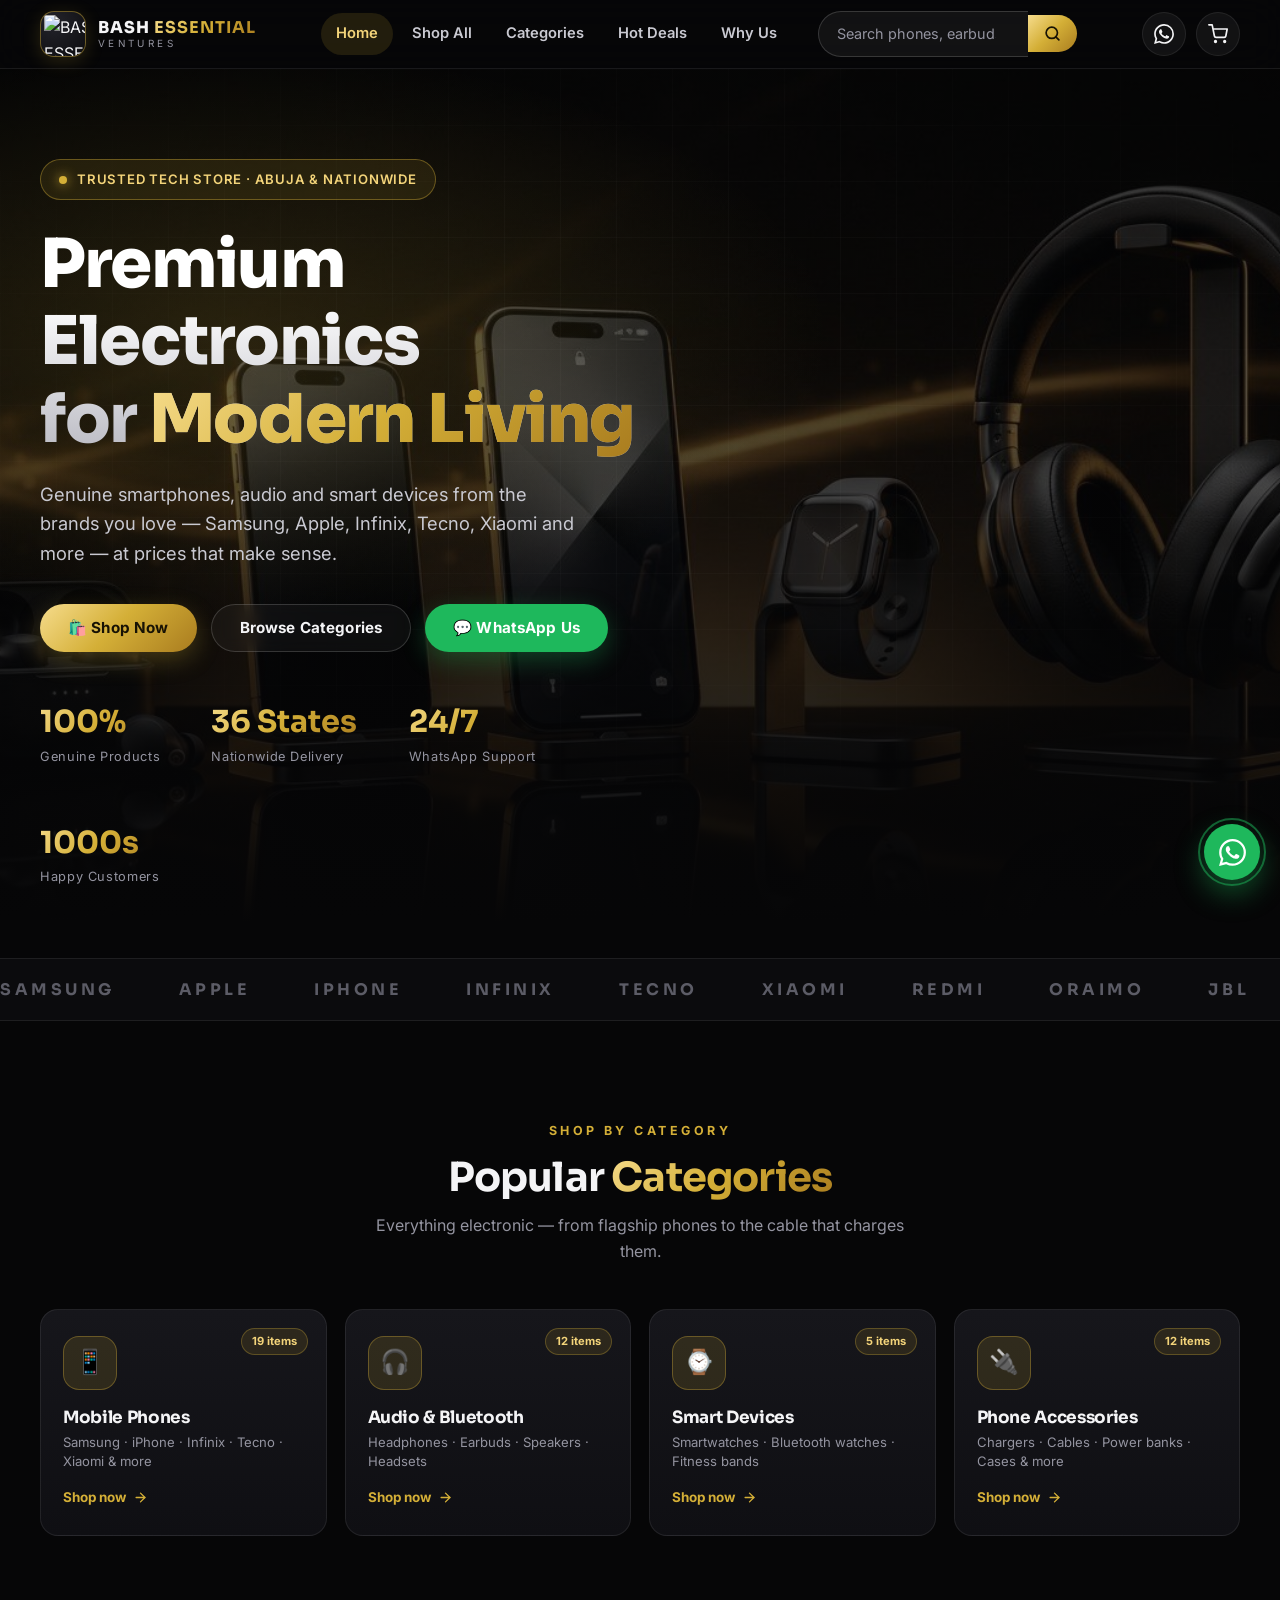
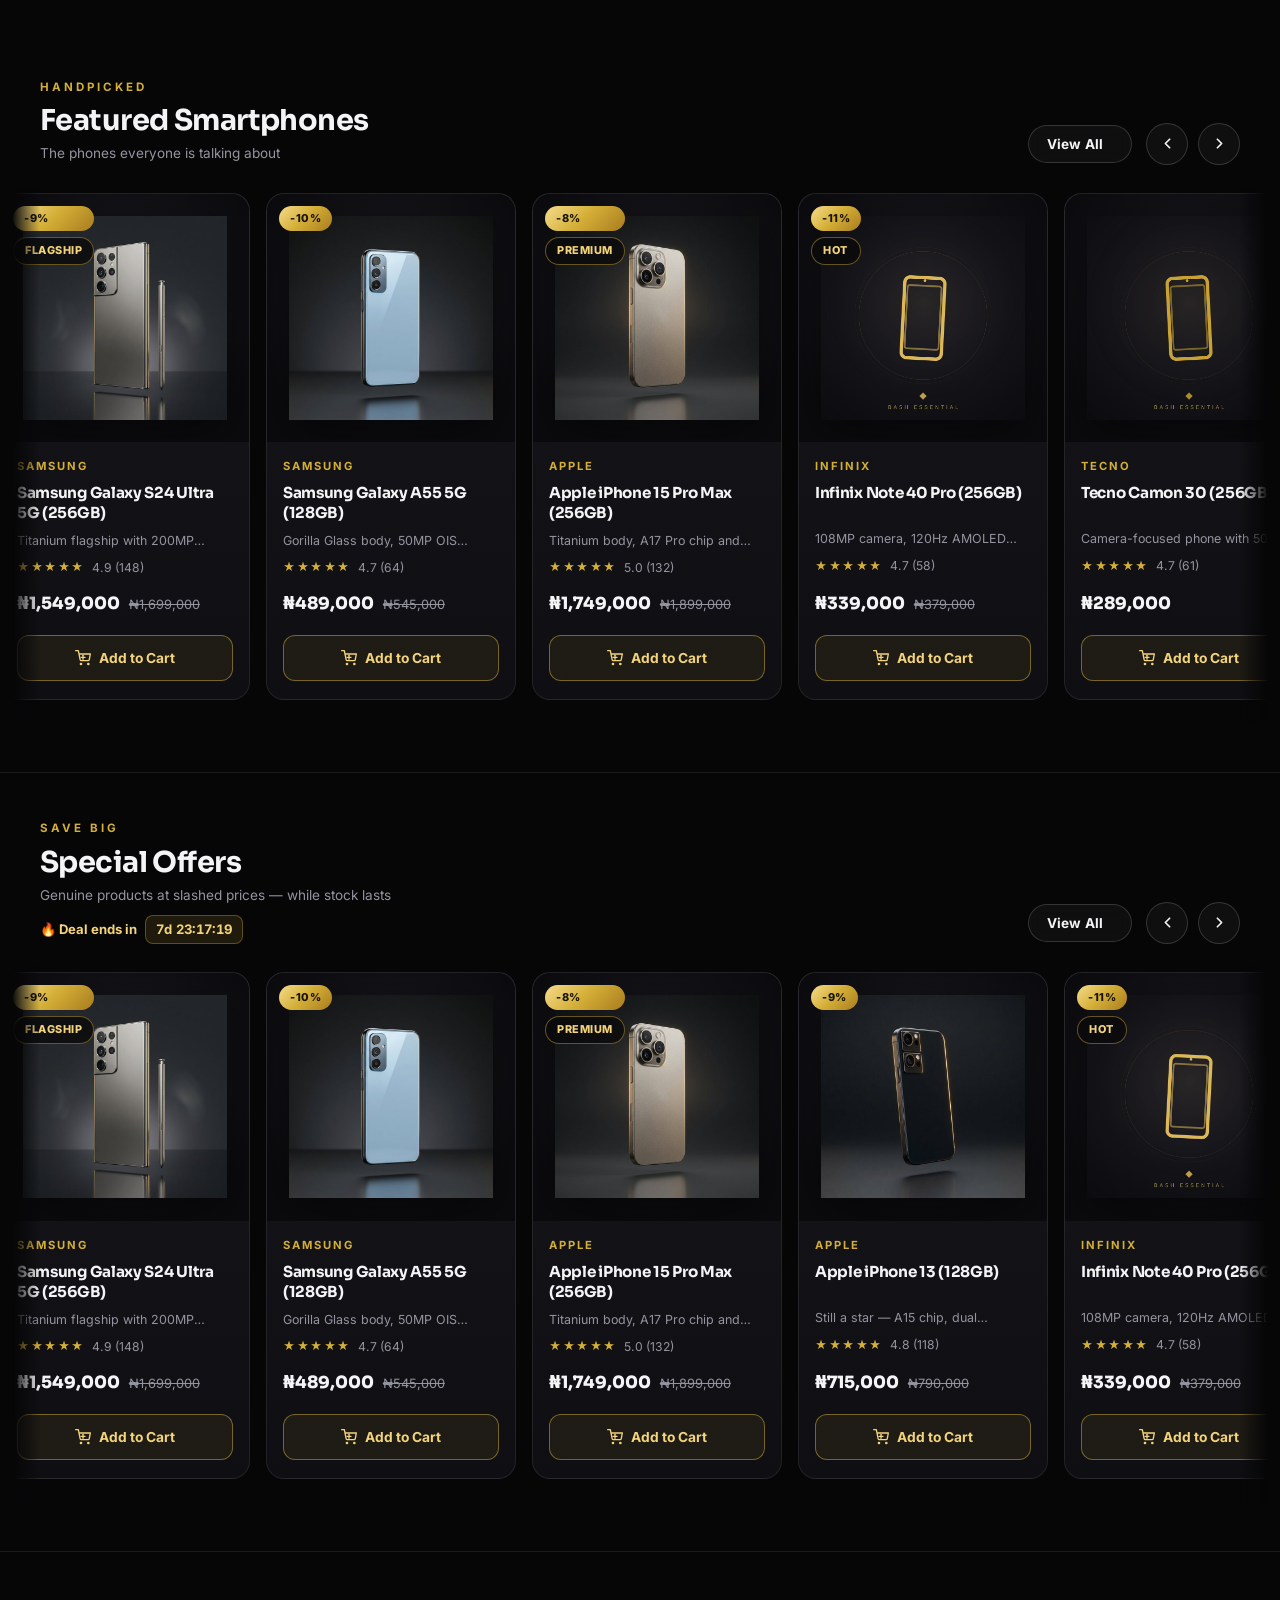
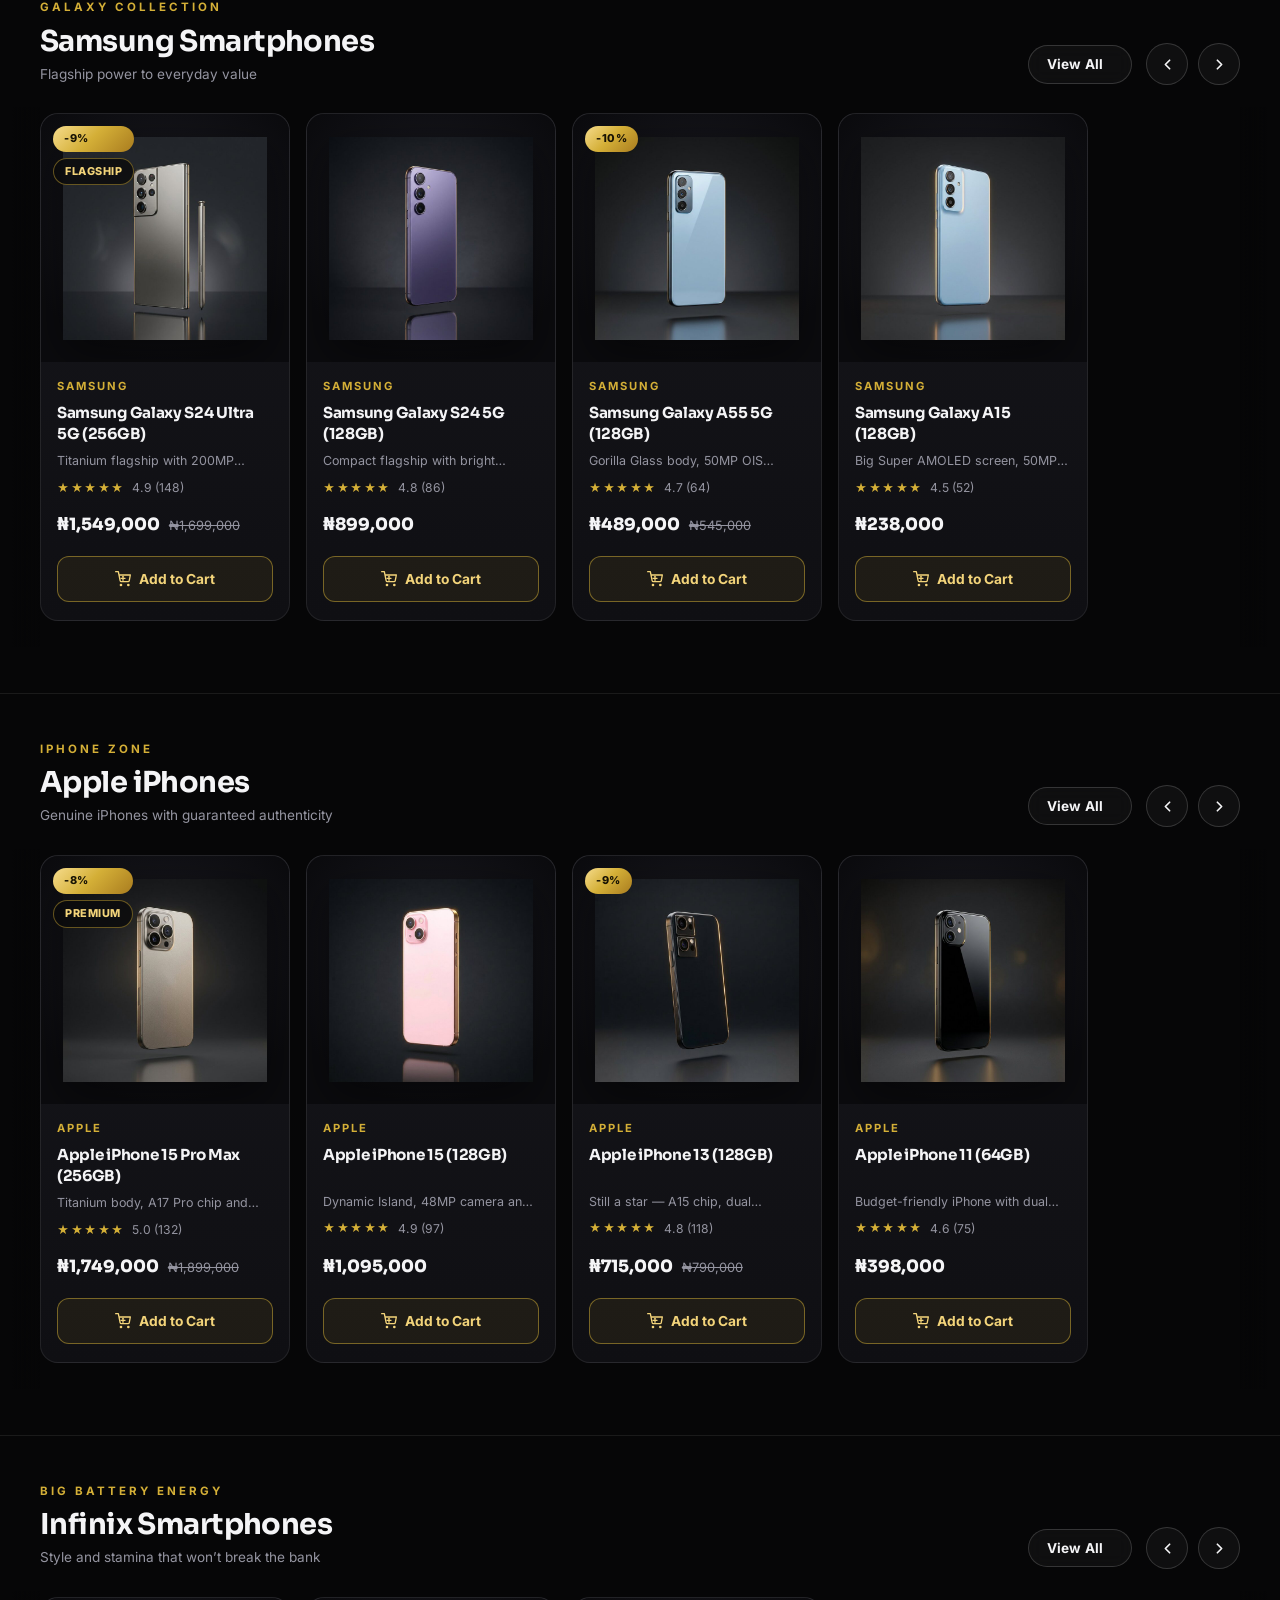
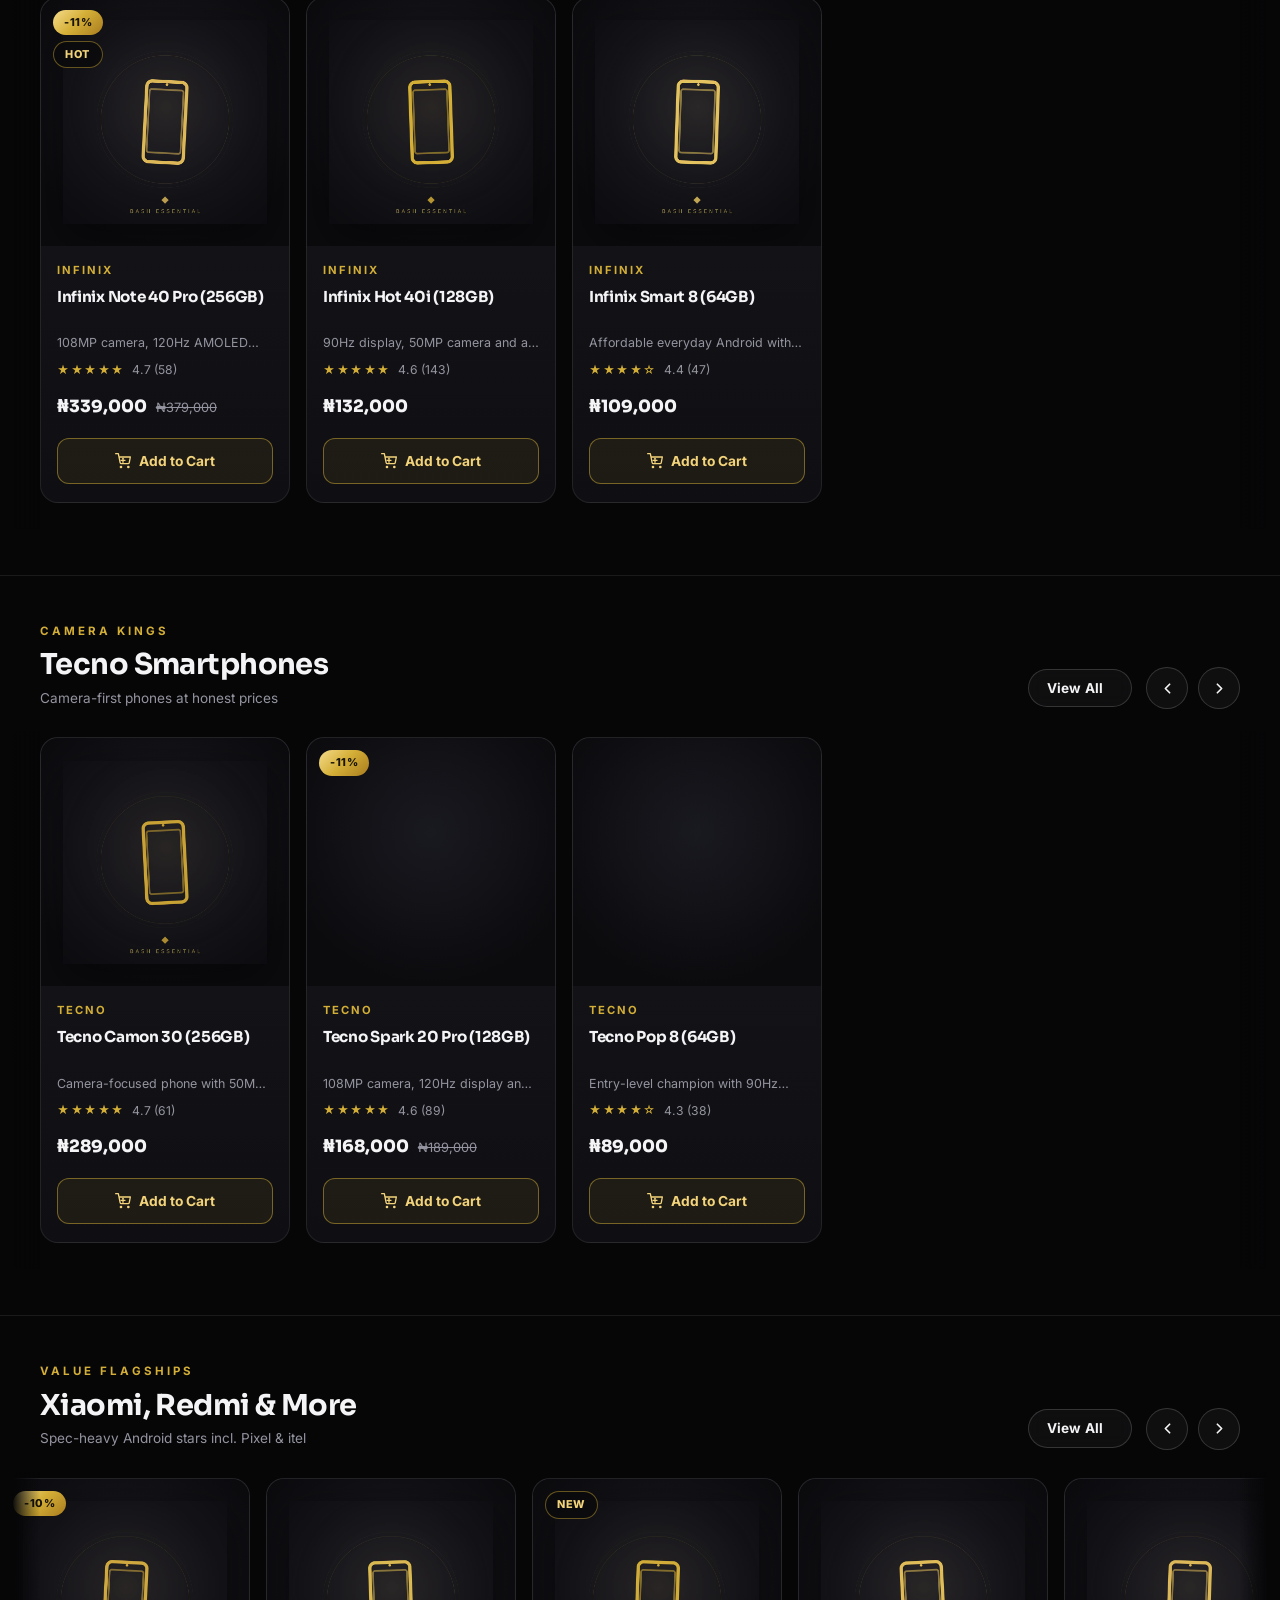
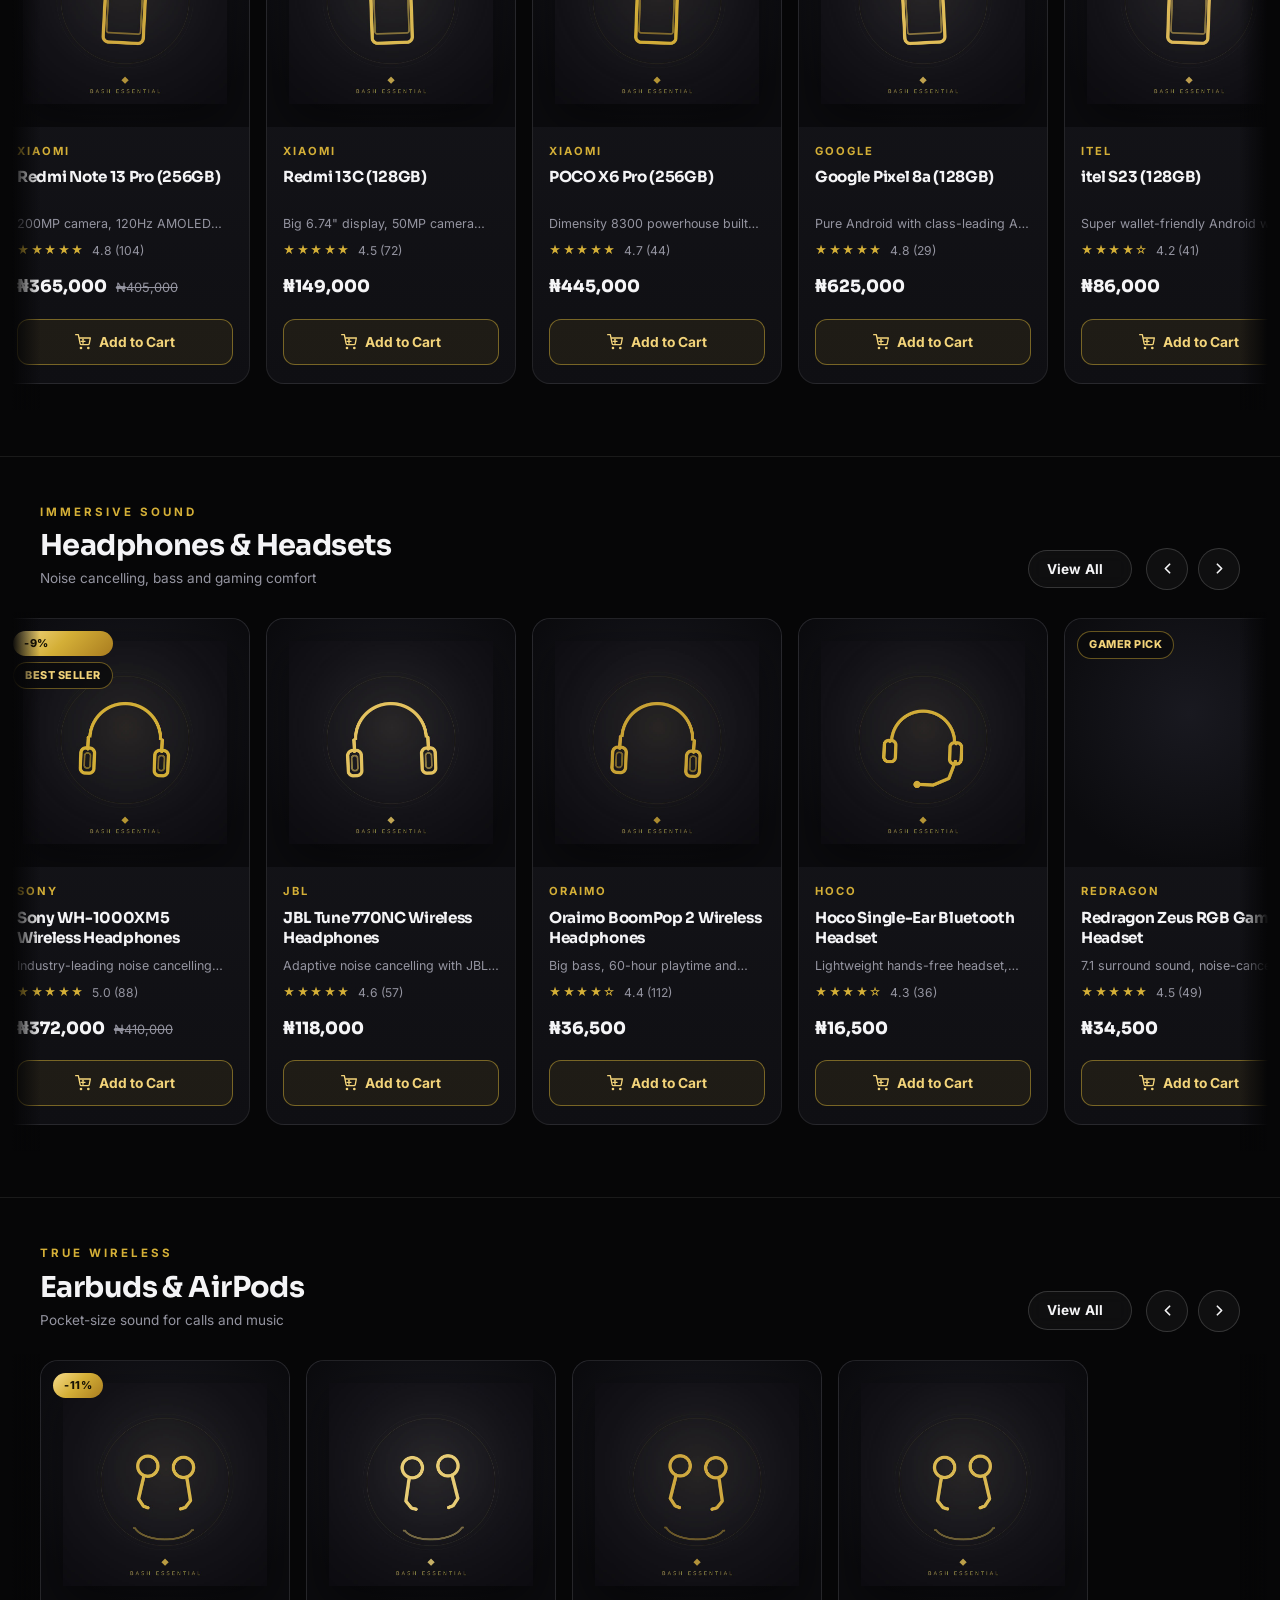
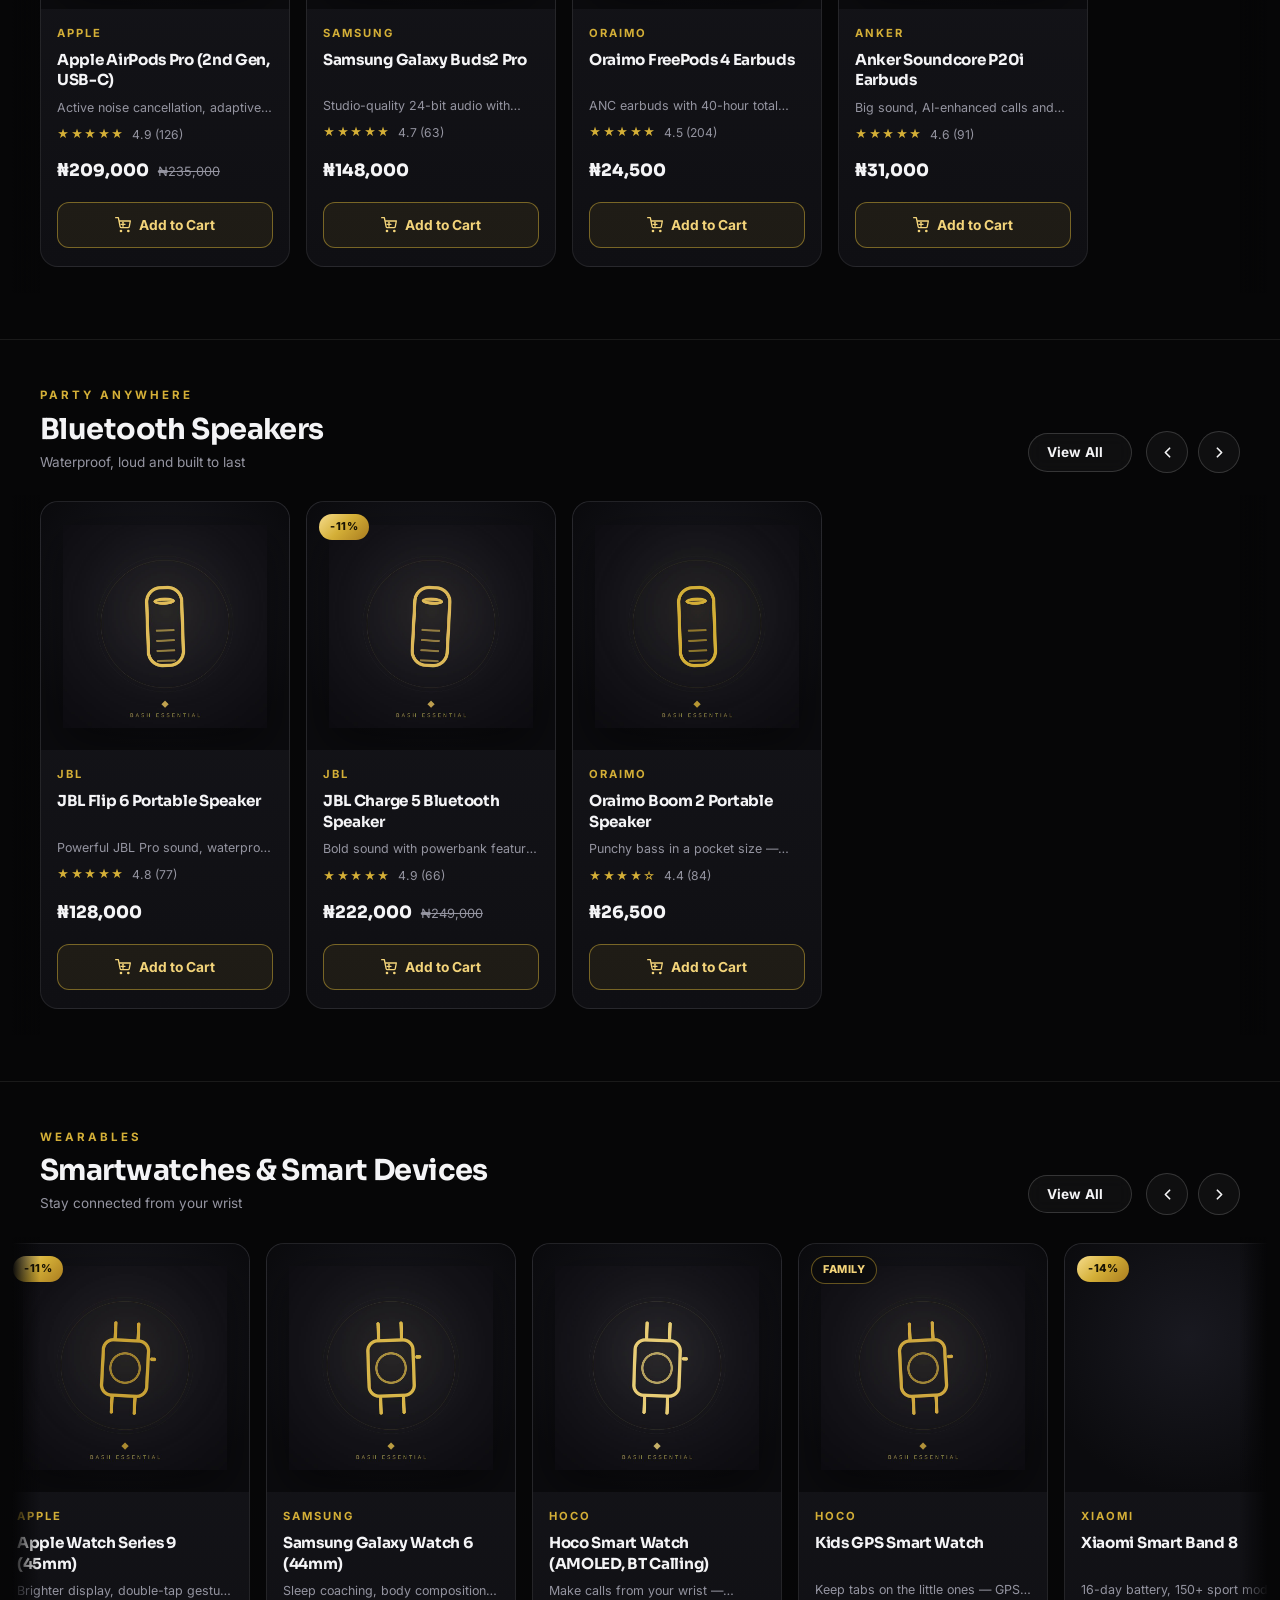
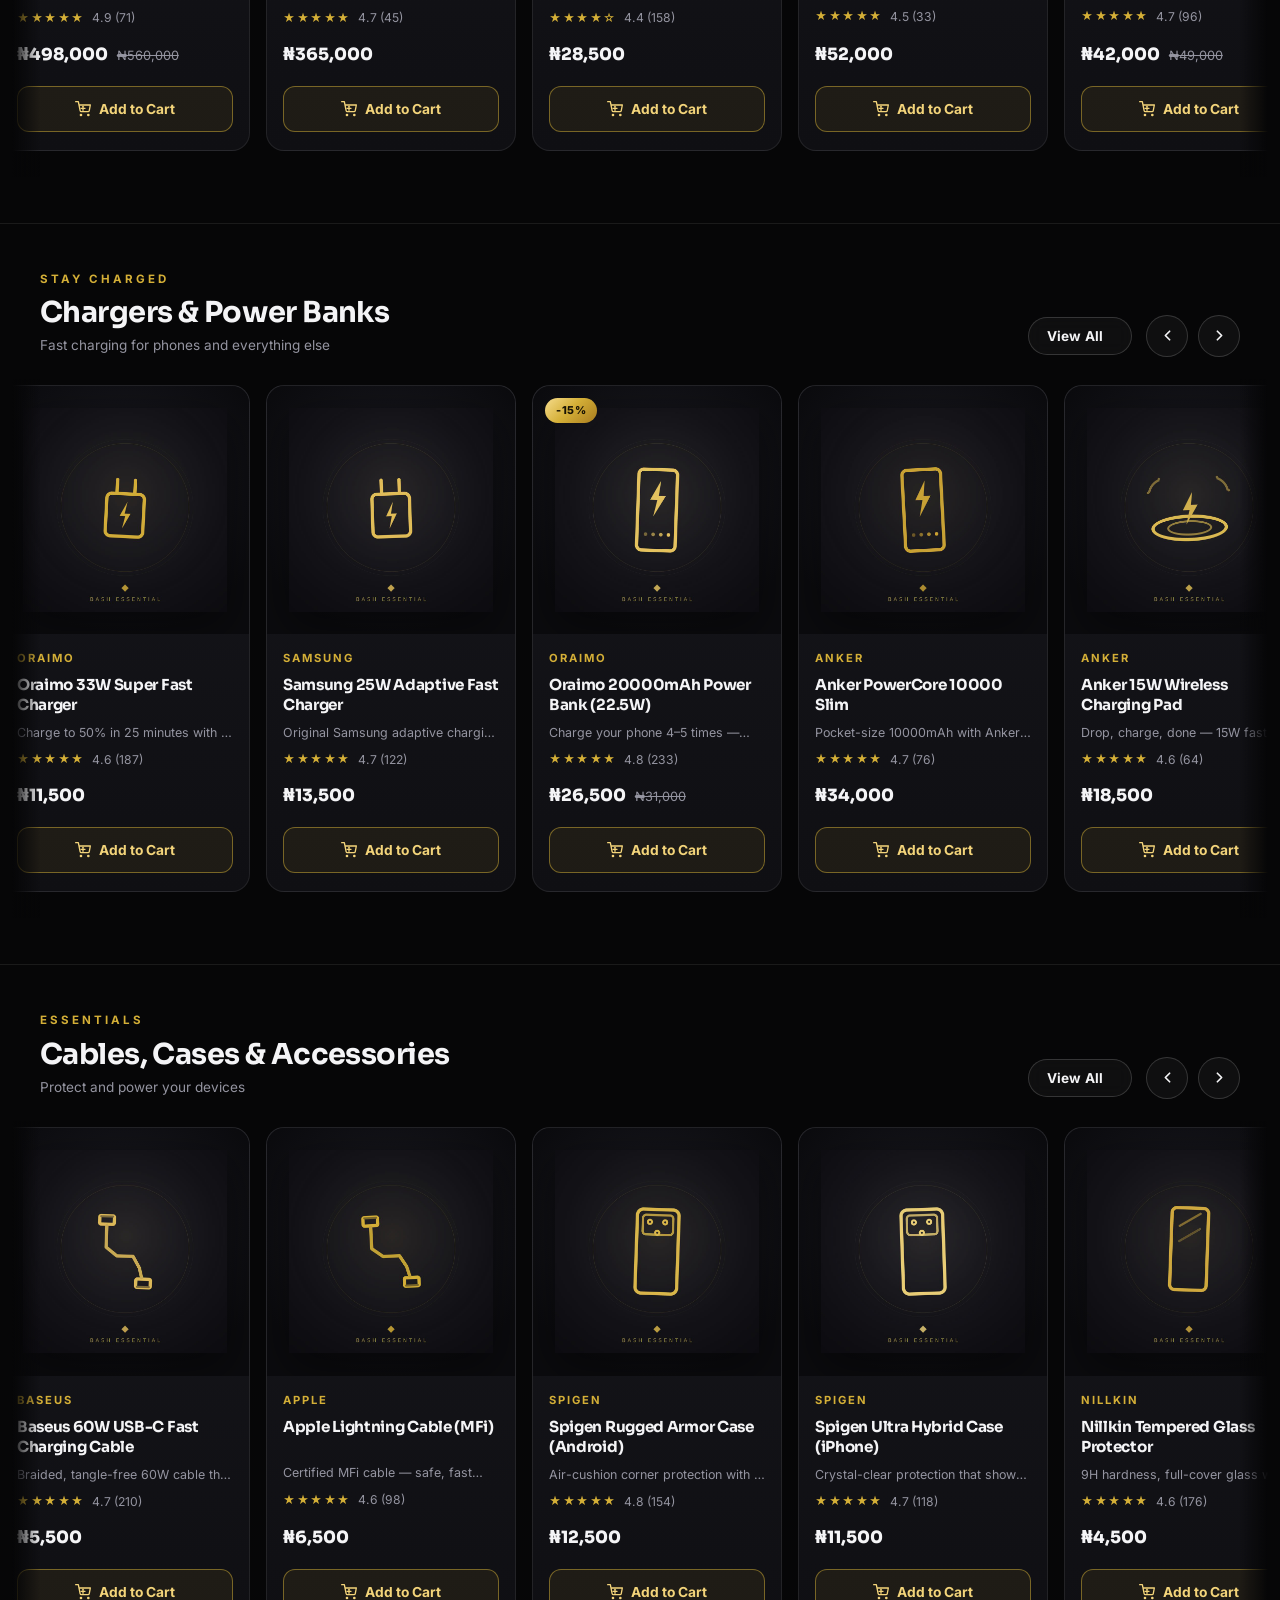
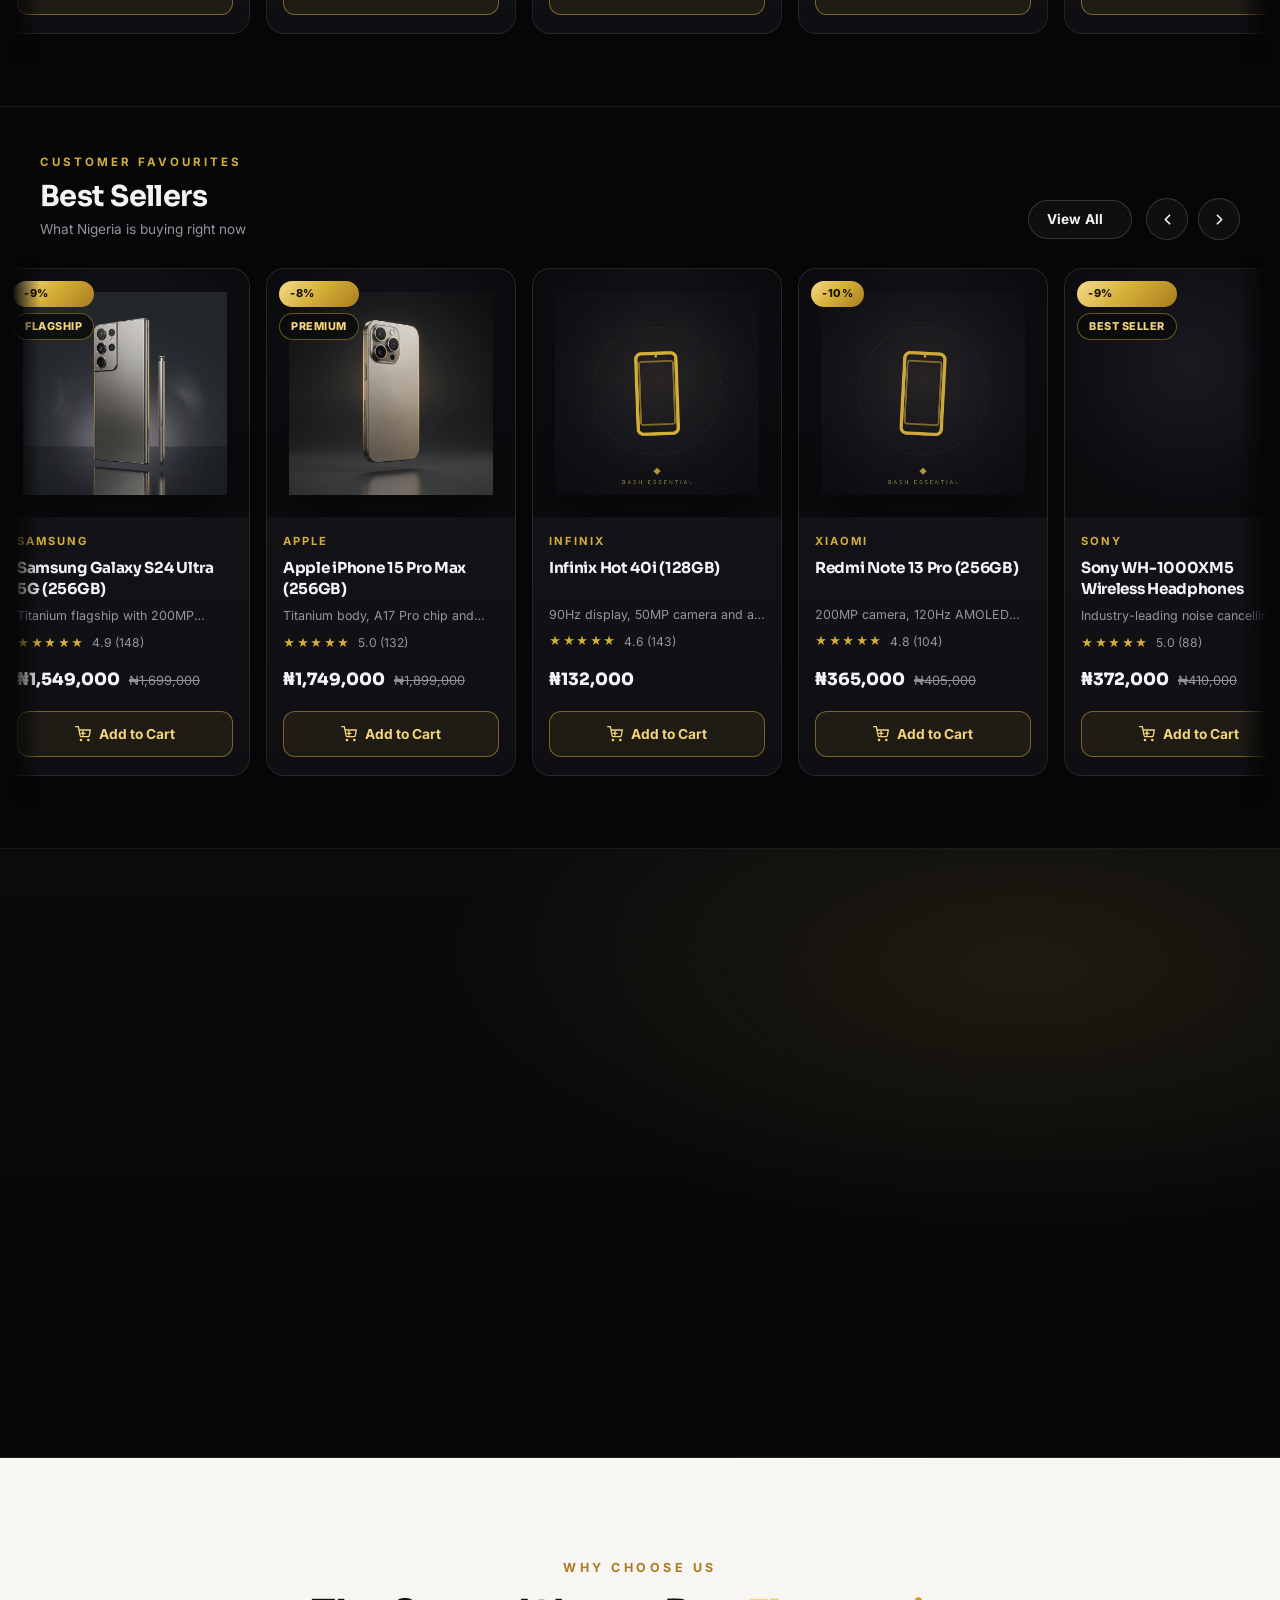
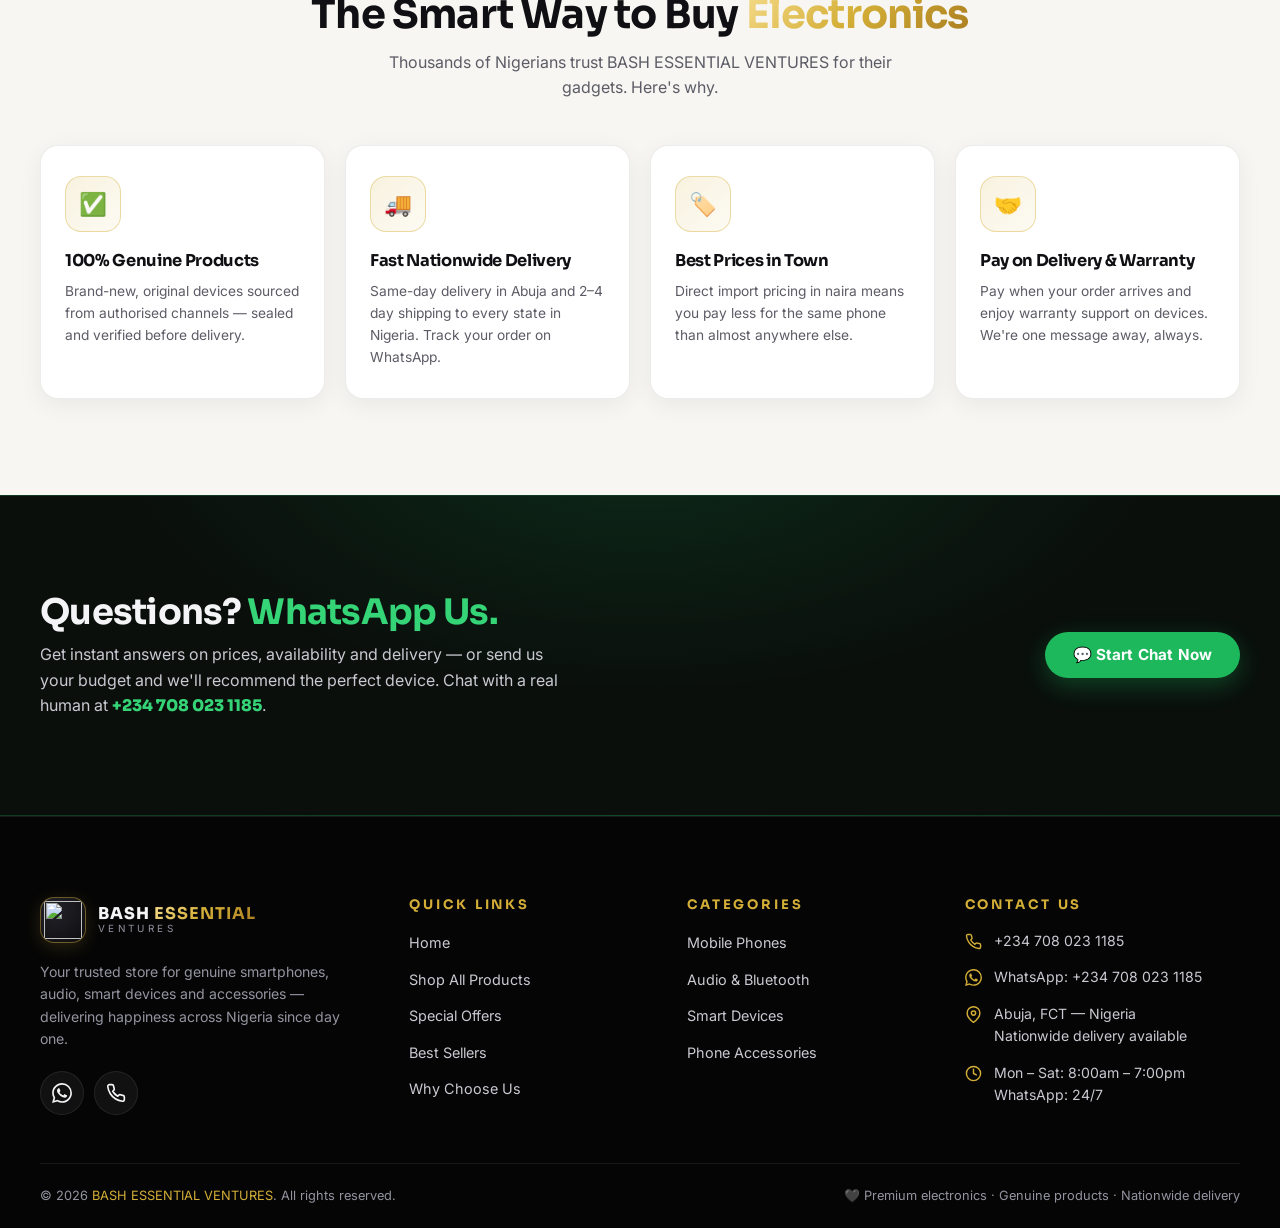
==== index.html @ e18e22ca "Build BASH ESSENTIAL VENTURES premium electronics e-commerce site - Black/white/gold design system, " ====
<!DOCTYPE html>
<html lang="en">
<head>
  <meta charset="UTF-8">
  <meta name="viewport" content="width=device-width, initial-scale=1.0, viewport-fit=cover">
  <title>BASH ESSENTIAL VENTURES — Premium Electronics Store in Nigeria</title>
  <meta name="description" content="Shop genuine smartphones, iPhones, Samsung, Infinix, Tecno, Xiaomi, headphones, earbuds, smartwatches and phone accessories at the best prices in Nigeria. Fast nationwide delivery. Order via WhatsApp.">
  <meta name="theme-color" content="#060607">
  <meta property="og:title" content="BASH ESSENTIAL VENTURES — Premium Electronics">
  <meta property="og:description" content="Genuine phones, audio and smart devices at unbeatable prices. Nationwide delivery across Nigeria.">
  <meta property="og:type" content="website">
  <meta property="og:image" content="https://res.cloudinary.com/ur6ymnwn/image/upload/f_auto,q_auto/1790974759984">
  <link rel="icon" type="image/png" href="assets/img/logo.png">
  <link rel="preconnect" href="https://fonts.googleapis.com">
  <link rel="preconnect" href="https://fonts.gstatic.com" crossorigin>
  <link href="https://fonts.googleapis.com/css2?family=Inter:wght@400;500;600;700&family=Sora:wght@600;700;800&display=swap" rel="stylesheet">
  <link rel="stylesheet" href="css/styles.css">
  <script type="application/ld+json">
  {
    "@context": "https://schema.org",
    "@type": "ElectronicsStore",
    "name": "BASH ESSENTIAL VENTURES",
    "description": "Premium electronics store — smartphones, audio, smart devices and accessories in Nigeria.",
    "telephone": "+2347080231185",
    "areaServed": "Nigeria",
    "currenciesAccepted": "NGN"
  }
  </script>
</head>
<body>
  <a class="skip-link" href="#main">Skip to content</a>

  <!-- ================= HEADER ================= -->
  <header class="site-header">
    <div class="container header-inner">
      <button class="icon-btn hamburger" type="button" data-open-nav aria-label="Open menu" id="hamburgerBtn">
        <svg viewBox="0 0 24 24" fill="none" stroke="currentColor" stroke-width="2" stroke-linecap="round" aria-hidden="true"><line x1="3" y1="6" x2="21" y2="6"/><line x1="3" y1="12" x2="21" y2="12"/><line x1="3" y1="18" x2="21" y2="18"/></svg>
      </button>

      <a class="brand" href="index.html" aria-label="BASH ESSENTIAL VENTURES — home">
        <span class="brand-logo">
          <img src="https://res.cloudinary.com/ur6ymnwn/image/upload/f_auto,q_auto/1790974759984"
               alt="BASH ESSENTIAL VENTURES logo"
               data-fallback="assets/img/logo.png">
        </span>
        <span class="brand-text">
          <span class="top">BASH <b>ESSENTIAL</b></span>
          <span class="sub">Ventures</span>
        </span>
      </a>

      <nav class="main-nav" aria-label="Main navigation">
        <a href="index.html" class="active" aria-current="page">Home</a>
        <a href="shop.html">Shop All</a>
        <a href="#categories">Categories</a>
        <a href="shop.html?sale=1">Hot Deals</a>
        <a href="#why-us">Why Us</a>
      </nav>

      <form class="header-search" data-search role="search">
        <input type="search" placeholder="Search phones, earbuds, watches…" aria-label="Search products">
        <button type="submit" aria-label="Search">
          <svg viewBox="0 0 24 24" fill="none" stroke="currentColor" stroke-width="2.4" stroke-linecap="round" aria-hidden="true"><circle cx="11" cy="11" r="8"/><line x1="21" y1="21" x2="16.65" y2="16.65"/></svg>
        </button>
      </form>

      <div class="header-actions">
        <a class="icon-btn" href="https://wa.me/2347080231185" target="_blank" rel="noopener" aria-label="Chat with us on WhatsApp" title="WhatsApp: +234 708 023 1185">
          <svg viewBox="0 0 24 24" fill="currentColor" aria-hidden="true"><path d="M17.472 14.382c-.297-.149-1.758-.867-2.03-.967-.273-.099-.471-.148-.67.15-.197.297-.767.966-.94 1.164-.173.199-.347.223-.644.075-.297-.15-1.255-.463-2.39-1.475-.883-.788-1.48-1.761-1.653-2.059-.173-.297-.018-.458.13-.606.134-.133.298-.347.446-.52.149-.174.198-.298.298-.497.099-.198.05-.371-.025-.52-.075-.149-.669-1.612-.916-2.207-.242-.579-.487-.5-.669-.51-.173-.008-.371-.01-.57-.01-.198 0-.52.074-.792.372-.272.297-1.04 1.016-1.04 2.479 0 1.462 1.065 2.875 1.213 3.074.149.198 2.096 3.2 5.077 4.487.709.306 1.262.489 1.694.625.712.227 1.36.195 1.871.118.571-.085 1.758-.719 2.006-1.413.248-.694.248-1.289.173-1.413-.074-.124-.272-.198-.57-.347m-5.421 7.403h-.004a9.87 9.87 0 0 1-5.031-1.378l-.361-.214-3.741.982.998-3.648-.235-.374a9.86 9.86 0 0 1-1.51-5.26c.001-5.45 4.436-9.884 9.888-9.884 2.64 0 5.122 1.03 6.988 2.898a9.825 9.825 0 0 1 2.893 6.994c-.003 5.45-4.437 9.884-9.885 9.884m8.413-18.297A11.815 11.815 0 0 0 12.05 0C5.495 0 .16 5.335.157 11.892c0 2.096.547 4.142 1.588 5.945L.057 24l6.305-1.654a11.882 11.882 0 0 0 5.683 1.448h.005c6.554 0 11.89-5.335 11.893-11.893a11.821 11.821 0 0 0-3.48-8.413z"/></svg>
        </a>
        <button class="icon-btn cart-btn" type="button" data-open-cart aria-label="Open shopping cart">
          <svg viewBox="0 0 24 24" fill="none" stroke="currentColor" stroke-width="2" stroke-linecap="round" stroke-linejoin="round" aria-hidden="true"><circle cx="9" cy="21" r="1"/><circle cx="20" cy="21" r="1"/><path d="M1 1h4l2.68 13.39a2 2 0 0 0 2 1.61h9.72a2 2 0 0 0 2-1.61L23 6H6"/></svg>
          <span class="cart-badge" data-empty="1">0</span>
        </button>
      </div>
    </div>
  </header>

  <!-- ================= MOBILE NAV DRAWER ================= -->
  <aside class="nav-drawer" id="navDrawer" aria-label="Menu">
    <div class="brand">
      <span class="brand-logo">
        <img src="https://res.cloudinary.com/ur6ymnwn/image/upload/f_auto,q_auto/1790974759984" alt="" data-fallback="assets/img/logo.png">
      </span>
      <span class="brand-text"><span class="top">BASH <b>ESSENTIAL</b></span><span class="sub">Ventures</span></span>
      <button class="icon-btn" type="button" data-close-nav aria-label="Close menu" style="margin-left:auto">
        <svg viewBox="0 0 24 24" fill="none" stroke="currentColor" stroke-width="2" stroke-linecap="round" aria-hidden="true"><line x1="18" y1="6" x2="6" y2="18"/><line x1="6" y1="6" x2="18" y2="18"/></svg>
      </button>
    </div>
    <form class="drawer-search" data-search role="search">
      <input type="search" placeholder="Search products…" aria-label="Search products">
      <button type="submit" aria-label="Search">
        <svg viewBox="0 0 24 24" fill="none" stroke="#171204" stroke-width="2.4" stroke-linecap="round" aria-hidden="true" width="17" height="17"><circle cx="11" cy="11" r="8"/><line x1="21" y1="21" x2="16.65" y2="16.65"/></svg>
      </button>
    </form>
    <nav aria-label="Mobile navigation">
      <a class="nav-link active" href="index.html">🏠 Home</a>
      <a class="nav-link" href="shop.html">🛍️ Shop All Products</a>
      <a class="nav-link" href="shop.html?cat=phones">📱 Mobile Phones</a>
      <a class="nav-link" href="shop.html?cat=audio">🎧 Audio &amp; Bluetooth</a>
      <a class="nav-link" href="shop.html?cat=smart">⌚ Smart Devices</a>
      <a class="nav-link" href="shop.html?cat=accessories">🔌 Accessories</a>
      <a class="nav-link" href="shop.html?sale=1">🔥 Hot Deals</a>
      <a class="nav-link" href="#why-us">💎 Why Choose Us</a>
    </nav>
    <div class="drawer-foot">
      <a class="btn btn-wa btn-block" href="https://wa.me/2347080231185" target="_blank" rel="noopener">💬 Chat on WhatsApp</a>
      <p style="text-align:center;color:var(--muted);font-size:.78rem;margin-top:14px">+234 708 023 1185<br>Abuja · Nationwide Delivery</p>
    </div>
  </aside>

  <main id="main">
    <!-- ================= HERO ================= -->
    <section class="hero" aria-label="Welcome">
      <div class="hero-bg">
        <img src="assets/img/hero.jpg" alt="" fetchpriority="high">
      </div>
      <div class="hero-grid" aria-hidden="true"></div>
      <div class="container">
        <div class="hero-content">
          <span class="hero-badge"><span class="dot"></span> TRUSTED TECH STORE · ABUJA &amp; NATIONWIDE</span>
          <h1>Premium Electronics<br>for <span class="gold">Modern Living</span></h1>
          <p class="hero-sub">Genuine smartphones, audio and smart devices from the brands you love — Samsung, Apple, Infinix, Tecno, Xiaomi and more — at prices that make sense.</p>
          <div class="hero-cta">
            <a class="btn btn-gold" href="shop.html">🛍️ Shop Now</a>
            <a class="btn btn-ghost" href="#categories">Browse Categories</a>
            <a class="btn btn-wa" href="https://wa.me/2347080231185" target="_blank" rel="noopener">💬 WhatsApp Us</a>
          </div>
          <div class="hero-stats">
            <div class="hero-stat"><b>100%</b><span>Genuine Products</span></div>
            <div class="hero-stat"><b>36 States</b><span>Nationwide Delivery</span></div>
            <div class="hero-stat"><b>24/7</b><span>WhatsApp Support</span></div>
            <div class="hero-stat"><b>1000s</b><span>Happy Customers</span></div>
          </div>
        </div>
      </div>
    </section>

    <!-- ================= BRAND MARQUEE ================= -->
    <div class="marquee" aria-hidden="true">
      <div class="marquee-track">
        <span>Samsung</span><span>Apple</span><span>iPhone</span><span>Infinix</span><span>Tecno</span><span>Xiaomi</span><span>Redmi</span><span>Oraimo</span><span>JBL</span><span>Sony</span><span>Anker</span><span>Spigen</span><span>itel</span><span>Baseus</span>
        <span>Samsung</span><span>Apple</span><span>iPhone</span><span>Infinix</span><span>Tecno</span><span>Xiaomi</span><span>Redmi</span><span>Oraimo</span><span>JBL</span><span>Sony</span><span>Anker</span><span>Spigen</span><span>itel</span><span>Baseus</span>
      </div>
    </div>

    <!-- ================= CATEGORIES ================= -->
    <section class="section" id="categories">
      <div class="container">
        <div class="section-head center reveal">
          <span class="eyebrow">Shop by Category</span>
          <h2>Popular <span class="gold">Categories</span></h2>
          <p class="lead">Everything electronic — from flagship phones to the cable that charges them.</p>
        </div>
        <div class="cat-grid" id="catGrid"></div>
      </div>
    </section>

    <!-- ================= PRODUCT SHELVES ================= -->
    <div id="shelves" aria-label="Product collections"></div>

    <!-- ================= EXPERIENCE BAND (official business image) ================= -->
    <section class="section exp-band">
      <div class="container exp-inner">
        <div class="exp-copy reveal">
          <span class="eyebrow" style="display:inline-flex;align-items:center;gap:10px;font-size:.78rem;font-weight:700;letter-spacing:.28em;text-transform:uppercase;color:var(--gold);margin-bottom:14px">✦ The BASH Standard</span>
          <h2 style="font-size:clamp(1.7rem,4vw,2.5rem)">Real Products. Real Prices.<br><span style="background:var(--grad-gold);-webkit-background-clip:text;background-clip:text;color:transparent">Real Trust.</span></h2>
          <div class="points">
            <div class="point"><span class="ic">📦</span><div><b>What you see is what you get</b><span>Every item is inspected, tested and exactly as described before it reaches you.</span></div></div>
            <div class="point"><span class="ic">💰</span><div><b>Honest Nigerian pricing</b><span>Fair prices in naira with regular deals — no games, no hidden charges.</span></div></div>
            <div class="point"><span class="ic">🛵</span><div><b>Swift delivery, anywhere</b><span>Same-day within Abuja and fast nationwide shipping to all 36 states.</span></div></div>
          </div>
          <div style="display:flex;gap:14px;flex-wrap:wrap">
            <a class="btn btn-gold" href="shop.html">Start Shopping</a>
            <a class="btn btn-ghost" href="https://wa.me/2347080231185" target="_blank" rel="noopener">💬 Ask a Question</a>
          </div>
        </div>
        <div class="exp-media reveal" data-d="2">
          <img src="https://res.cloudinary.com/ur6ymnwn/image/upload/f_auto,q_auto/Screenshot_20261024-123928"
               alt="BASH ESSENTIAL VENTURES — available electronics stock"
               loading="lazy" decoding="async"
               data-fallback="assets/img/store-showcase.jpg">
          <span class="exp-chip">🖤 Live stock at BASH Essential</span>
        </div>
      </div>
    </section>

    <!-- ================= WHY CHOOSE US ================= -->
    <section class="section section-light" id="why-us">
      <div class="container">
        <div class="section-head center reveal">
          <span class="eyebrow">Why Choose Us</span>
          <h2>The Smart Way to Buy <span style="background:var(--grad-gold);-webkit-background-clip:text;background-clip:text;color:transparent">Electronics</span></h2>
          <p class="lead">Thousands of Nigerians trust BASH ESSENTIAL VENTURES for their gadgets. Here's why.</p>
        </div>
        <div class="why-grid">
          <div class="why-card reveal">
            <div class="ic">✅</div>
            <h3>100% Genuine Products</h3>
            <p>Brand-new, original devices sourced from authorised channels — sealed and verified before delivery.</p>
          </div>
          <div class="why-card reveal" data-d="1">
            <div class="ic">🚚</div>
            <h3>Fast Nationwide Delivery</h3>
            <p>Same-day delivery in Abuja and 2–4 day shipping to every state in Nigeria. Track your order on WhatsApp.</p>
          </div>
          <div class="why-card reveal" data-d="2">
            <div class="ic">🏷️</div>
            <h3>Best Prices in Town</h3>
            <p>Direct import pricing in naira means you pay less for the same phone than almost anywhere else.</p>
          </div>
          <div class="why-card reveal" data-d="3">
            <div class="ic">🤝</div>
            <h3>Pay on Delivery &amp; Warranty</h3>
            <p>Pay when your order arrives and enjoy warranty support on devices. We're one message away, always.</p>
          </div>
        </div>
      </div>
    </section>

    <!-- ================= WHATSAPP BAND ================= -->
    <section class="section wa-band">
      <div class="container wa-inner">
        <div class="wa-copy reveal">
          <h2>Questions? <span style="color:#35d477">WhatsApp Us.</span></h2>
          <p>Get instant answers on prices, availability and delivery — or send us your budget and we'll recommend the perfect device. Chat with a real human at <span class="wa-num">+234 708 023 1185</span>.</p>
        </div>
        <a class="btn btn-wa reveal" data-d="1" href="https://wa.me/2347080231185" target="_blank" rel="noopener">💬 Start Chat Now</a>
      </div>
    </section>
  </main>

  <!-- ================= FOOTER ================= -->
  <footer class="site-footer">
    <div class="container">
      <div class="footer-grid">
        <div class="footer-brand">
          <a class="brand" href="index.html">
            <span class="brand-logo">
              <img src="https://res.cloudinary.com/ur6ymnwn/image/upload/f_auto,q_auto/1790974759984" alt="" data-fallback="assets/img/logo.png">
            </span>
            <span class="brand-text"><span class="top">BASH <b>ESSENTIAL</b></span><span class="sub">Ventures</span></span>
          </a>
          <p>Your trusted store for genuine smartphones, audio, smart devices and accessories — delivering happiness across Nigeria since day one.</p>
          <div class="footer-social">
            <a class="icon-btn" href="https://wa.me/2347080231185" target="_blank" rel="noopener" aria-label="WhatsApp">
              <svg viewBox="0 0 24 24" fill="currentColor" aria-hidden="true"><path d="M17.472 14.382c-.297-.149-1.758-.867-2.03-.967-.273-.099-.471-.148-.67.15-.197.297-.767.966-.94 1.164-.173.199-.347.223-.644.075-.297-.15-1.255-.463-2.39-1.475-.883-.788-1.48-1.761-1.653-2.059-.173-.297-.018-.458.13-.606.134-.133.298-.347.446-.52.149-.174.198-.298.298-.497.099-.198.05-.371-.025-.52-.075-.149-.669-1.612-.916-2.207-.242-.579-.487-.5-.669-.51-.173-.008-.371-.01-.57-.01-.198 0-.52.074-.792.372-.272.297-1.04 1.016-1.04 2.479 0 1.462 1.065 2.875 1.213 3.074.149.198 2.096 3.2 5.077 4.487.709.306 1.262.489 1.694.625.712.227 1.36.195 1.871.118.571-.085 1.758-.719 2.006-1.413.248-.694.248-1.289.173-1.413-.074-.124-.272-.198-.57-.347m-5.421 7.403h-.004a9.87 9.87 0 0 1-5.031-1.378l-.361-.214-3.741.982.998-3.648-.235-.374a9.86 9.86 0 0 1-1.51-5.26c.001-5.45 4.436-9.884 9.888-9.884 2.64 0 5.122 1.03 6.988 2.898a9.825 9.825 0 0 1 2.893 6.994c-.003 5.45-4.437 9.884-9.885 9.884m8.413-18.297A11.815 11.815 0 0 0 12.05 0C5.495 0 .16 5.335.157 11.892c0 2.096.547 4.142 1.588 5.945L.057 24l6.305-1.654a11.882 11.882 0 0 0 5.683 1.448h.005c6.554 0 11.89-5.335 11.893-11.893a11.821 11.821 0 0 0-3.48-8.413z"/></svg>
            </a>
            <a class="icon-btn" href="tel:+2347080231185" aria-label="Call us">
              <svg viewBox="0 0 24 24" fill="none" stroke="currentColor" stroke-width="2" stroke-linecap="round" stroke-linejoin="round" aria-hidden="true"><path d="M22 16.92v3a2 2 0 0 1-2.18 2 19.79 19.79 0 0 1-8.63-3.07 19.5 19.5 0 0 1-6-6 19.79 19.79 0 0 1-3.07-8.67A2 2 0 0 1 4.11 2h3a2 2 0 0 1 2 1.72c.127.96.361 1.903.7 2.81a2 2 0 0 1-.45 2.11L8.09 9.91a16 16 0 0 0 6 6l1.27-1.27a2 2 0 0 1 2.11-.45c.907.339 1.85.573 2.81.7A2 2 0 0 1 22 16.92z"/></svg>
            </a>
          </div>
        </div>
        <div>
          <h4>Quick Links</h4>
          <ul class="footer-links">
            <li><a href="index.html">Home</a></li>
            <li><a href="shop.html">Shop All Products</a></li>
            <li><a href="shop.html?sale=1">Special Offers</a></li>
            <li><a href="shop.html?sort=rating">Best Sellers</a></li>
            <li><a href="#why-us">Why Choose Us</a></li>
          </ul>
        </div>
        <div>
          <h4>Categories</h4>
          <ul class="footer-links">
            <li><a href="shop.html?cat=phones">Mobile Phones</a></li>
            <li><a href="shop.html?cat=audio">Audio &amp; Bluetooth</a></li>
            <li><a href="shop.html?cat=smart">Smart Devices</a></li>
            <li><a href="shop.html?cat=accessories">Phone Accessories</a></li>
          </ul>
        </div>
        <div>
          <h4>Contact Us</h4>
          <ul class="footer-contact">
            <li>
              <svg viewBox="0 0 24 24" fill="none" stroke="currentColor" stroke-width="2" stroke-linecap="round" stroke-linejoin="round" aria-hidden="true"><path d="M22 16.92v3a2 2 0 0 1-2.18 2 19.79 19.79 0 0 1-8.63-3.07 19.5 19.5 0 0 1-6-6 19.79 19.79 0 0 1-3.07-8.67A2 2 0 0 1 4.11 2h3a2 2 0 0 1 2 1.72c.127.96.361 1.903.7 2.81a2 2 0 0 1-.45 2.11L8.09 9.91a16 16 0 0 0 6 6l1.27-1.27a2 2 0 0 1 2.11-.45c.907.339 1.85.573 2.81.7A2 2 0 0 1 22 16.92z"/></svg>
              <a href="tel:+2347080231185">+234 708 023 1185</a>
            </li>
            <li>
              <svg viewBox="0 0 24 24" fill="currentColor" aria-hidden="true"><path d="M17.472 14.382c-.297-.149-1.758-.867-2.03-.967-.273-.099-.471-.148-.67.15-.197.297-.767.966-.94 1.164-.173.199-.347.223-.644.075-.297-.15-1.255-.463-2.39-1.475-.883-.788-1.48-1.761-1.653-2.059-.173-.297-.018-.458.13-.606.134-.133.298-.347.446-.52.149-.174.198-.298.298-.497.099-.198.05-.371-.025-.52-.075-.149-.669-1.612-.916-2.207-.242-.579-.487-.5-.669-.51-.173-.008-.371-.01-.57-.01-.198 0-.52.074-.792.372-.272.297-1.04 1.016-1.04 2.479 0 1.462 1.065 2.875 1.213 3.074.149.198 2.096 3.2 5.077 4.487.709.306 1.262.489 1.694.625.712.227 1.36.195 1.871.118.571-.085 1.758-.719 2.006-1.413.248-.694.248-1.289.173-1.413-.074-.124-.272-.198-.57-.347m-5.421 7.403h-.004a9.87 9.87 0 0 1-5.031-1.378l-.361-.214-3.741.982.998-3.648-.235-.374a9.86 9.86 0 0 1-1.51-5.26c.001-5.45 4.436-9.884 9.888-9.884 2.64 0 5.122 1.03 6.988 2.898a9.825 9.825 0 0 1 2.893 6.994c-.003 5.45-4.437 9.884-9.885 9.884m8.413-18.297A11.815 11.815 0 0 0 12.05 0C5.495 0 .16 5.335.157 11.892c0 2.096.547 4.142 1.588 5.945L.057 24l6.305-1.654a11.882 11.882 0 0 0 5.683 1.448h.005c6.554 0 11.89-5.335 11.893-11.893a11.821 11.821 0 0 0-3.48-8.413z"/></svg>
              <a href="https://wa.me/2347080231185" target="_blank" rel="noopener">WhatsApp: +234 708 023 1185</a>
            </li>
            <li>
              <svg viewBox="0 0 24 24" fill="none" stroke="currentColor" stroke-width="2" stroke-linecap="round" stroke-linejoin="round" aria-hidden="true"><path d="M21 10c0 7-9 13-9 13s-9-6-9-13a9 9 0 0 1 18 0z"/><circle cx="12" cy="10" r="3"/></svg>
              <span>Abuja, FCT — Nigeria<br>Nationwide delivery available</span>
            </li>
            <li>
              <svg viewBox="0 0 24 24" fill="none" stroke="currentColor" stroke-width="2" stroke-linecap="round" stroke-linejoin="round" aria-hidden="true"><circle cx="12" cy="12" r="10"/><polyline points="12 6 12 12 16 14"/></svg>
              <span>Mon – Sat: 8:00am – 7:00pm<br>WhatsApp: 24/7</span>
            </li>
          </ul>
        </div>
      </div>
      <div class="footer-bottom">
        <p>© <span class="year">2025</span> <span class="gold">BASH ESSENTIAL VENTURES</span>. All rights reserved.</p>
        <p>🖤 Premium electronics · Genuine products · Nationwide delivery</p>
      </div>
    </div>
  </footer>

  <!-- ================= MOBILE BOTTOM BAR ================= -->
  <nav class="bottom-bar" aria-label="Quick navigation">
    <a href="index.html" class="active" aria-label="Home">
      <svg viewBox="0 0 24 24" fill="none" stroke="currentColor" stroke-width="2" stroke-linecap="round" stroke-linejoin="round" aria-hidden="true"><path d="M3 9l9-7 9 7v11a2 2 0 0 1-2 2H5a2 2 0 0 1-2-2z"/><polyline points="9 22 9 12 15 12 15 22"/></svg>
      Home
    </a>
    <a href="shop.html" aria-label="Shop">
      <svg viewBox="0 0 24 24" fill="none" stroke="currentColor" stroke-width="2" stroke-linecap="round" stroke-linejoin="round" aria-hidden="true"><rect x="3" y="3" width="7" height="7"/><rect x="14" y="3" width="7" height="7"/><rect x="14" y="14" width="7" height="7"/><rect x="3" y="14" width="7" height="7"/></svg>
      Shop
    </a>
    <a href="#" data-open-cart aria-label="Shopping cart">
      <svg viewBox="0 0 24 24" fill="none" stroke="currentColor" stroke-width="2" stroke-linecap="round" stroke-linejoin="round" aria-hidden="true"><circle cx="9" cy="21" r="1"/><circle cx="20" cy="21" r="1"/><path d="M1 1h4l2.68 13.39a2 2 0 0 0 2 1.61h9.72a2 2 0 0 0 2-1.61L23 6H6"/></svg>
      Cart
      <span class="cart-badge" data-empty="1">0</span>
    </a>
    <a href="https://wa.me/2347080231185" target="_blank" rel="noopener" aria-label="WhatsApp">
      <svg viewBox="0 0 24 24" fill="currentColor" aria-hidden="true"><path d="M17.472 14.382c-.297-.149-1.758-.867-2.03-.967-.273-.099-.471-.148-.67.15-.197.297-.767.966-.94 1.164-.173.199-.347.223-.644.075-.297-.15-1.255-.463-2.39-1.475-.883-.788-1.48-1.761-1.653-2.059-.173-.297-.018-.458.13-.606.134-.133.298-.347.446-.52.149-.174.198-.298.298-.497.099-.198.05-.371-.025-.52-.075-.149-.669-1.612-.916-2.207-.242-.579-.487-.5-.669-.51-.173-.008-.371-.01-.57-.01-.198 0-.52.074-.792.372-.272.297-1.04 1.016-1.04 2.479 0 1.462 1.065 2.875 1.213 3.074.149.198 2.096 3.2 5.077 4.487.709.306 1.262.489 1.694.625.712.227 1.36.195 1.871.118.571-.085 1.758-.719 2.006-1.413.248-.694.248-1.289.173-1.413-.074-.124-.272-.198-.57-.347m-5.421 7.403h-.004a9.87 9.87 0 0 1-5.031-1.378l-.361-.214-3.741.982.998-3.648-.235-.374a9.86 9.86 0 0 1-1.51-5.26c.001-5.45 4.436-9.884 9.888-9.884 2.64 0 5.122 1.03 6.988 2.898a9.825 9.825 0 0 1 2.893 6.994c-.003 5.45-4.437 9.884-9.885 9.884m8.413-18.297A11.815 11.815 0 0 0 12.05 0C5.495 0 .16 5.335.157 11.892c0 2.096.547 4.142 1.588 5.945L.057 24l6.305-1.654a11.882 11.882 0 0 0 5.683 1.448h.005c6.554 0 11.89-5.335 11.893-11.893a11.821 11.821 0 0 0-3.48-8.413z"/></svg>
      WhatsApp
    </a>
  </nav>

  <!-- ================= CART DRAWER ================= -->
  <aside class="cart-drawer" id="cartDrawer" aria-label="Shopping cart">
    <div class="cart-head">
      <h3>🛒 Your Cart <span class="n" id="cartCountHead">0</span></h3>
      <button class="icon-btn" type="button" data-close-cart aria-label="Close cart">
        <svg viewBox="0 0 24 24" fill="none" stroke="currentColor" stroke-width="2" stroke-linecap="round" aria-hidden="true"><line x1="18" y1="6" x2="6" y2="18"/><line x1="6" y1="6" x2="18" y2="18"/></svg>
      </button>
    </div>
    <div class="cart-items" id="cartItems"></div>
    <div class="cart-foot">
      <div class="cart-total-row"><span class="lbl">Subtotal</span><span class="amt" id="cartSubtotal">₦0</span></div>
      <div class="cart-total-row"><span class="lbl">Total (delivery on request)</span><span class="amt" id="cartTotal">₦0</span></div>
      <p class="cart-note">💡 Delivery fee depends on your location and is confirmed on WhatsApp.</p>
      <form class="co-form" id="coForm" novalidate>
        <input type="text" id="coName" placeholder="Full name *" autocomplete="name">
        <input type="tel" id="coPhone" placeholder="Phone number (e.g. 0803…123) *" autocomplete="tel">
        <input type="text" id="coAddress" placeholder="Delivery address *" autocomplete="street-address">
        <textarea id="coNote" placeholder="Note (optional) — colour, model, landmark…" rows="2"></textarea>
        <p class="form-msg" id="formMsg" role="alert"></p>
      </form>
      <form id="waOrderForm">
        <button class="btn btn-wa btn-block" type="submit" id="waOrderBtn">💬 Order via WhatsApp</button>
      </form>
    </div>
  </aside>

  <div class="overlay" id="drawerOverlay"></div>

  <!-- Floating WhatsApp -->
  <a class="float-wa" href="https://wa.me/2347080231185" target="_blank" rel="noopener" aria-label="Chat on WhatsApp">
    <svg viewBox="0 0 24 24" fill="currentColor" aria-hidden="true"><path d="M17.472 14.382c-.297-.149-1.758-.867-2.03-.967-.273-.099-.471-.148-.67.15-.197.297-.767.966-.94 1.164-.173.199-.347.223-.644.075-.297-.15-1.255-.463-2.39-1.475-.883-.788-1.48-1.761-1.653-2.059-.173-.297-.018-.458.13-.606.134-.133.298-.347.446-.52.149-.174.198-.298.298-.497.099-.198.05-.371-.025-.52-.075-.149-.669-1.612-.916-2.207-.242-.579-.487-.5-.669-.51-.173-.008-.371-.01-.57-.01-.198 0-.52.074-.792.372-.272.297-1.04 1.016-1.04 2.479 0 1.462 1.065 2.875 1.213 3.074.149.198 2.096 3.2 5.077 4.487.709.306 1.262.489 1.694.625.712.227 1.36.195 1.871.118.571-.085 1.758-.719 2.006-1.413.248-.694.248-1.289.173-1.413-.074-.124-.272-.198-.57-.347m-5.421 7.403h-.004a9.87 9.87 0 0 1-5.031-1.378l-.361-.214-3.741.982.998-3.648-.235-.374a9.86 9.86 0 0 1-1.51-5.26c.001-5.45 4.436-9.884 9.888-9.884 2.64 0 5.122 1.03 6.988 2.898a9.825 9.825 0 0 1 2.893 6.994c-.003 5.45-4.437 9.884-9.885 9.884m8.413-18.297A11.815 11.815 0 0 0 12.05 0C5.495 0 .16 5.335.157 11.892c0 2.096.547 4.142 1.588 5.945L.057 24l6.305-1.654a11.882 11.882 0 0 0 5.683 1.448h.005c6.554 0 11.89-5.335 11.893-11.893a11.821 11.821 0 0 0-3.48-8.413z"/></svg>
  </a>

  <div class="toast-wrap" id="toastWrap" aria-live="polite"></div>

  <script src="js/products.js" defer></script>
  <script src="js/app.js" defer></script>
</body>
</html>
---- css/styles.css ----
/* ============================================================
   BASH ESSENTIAL VENTURES — Premium Electronics Store
   Design system: black · white · elegant gold
   ============================================================ */

:root {
  --bg: #060607;
  --bg-2: #0b0b0d;
  --surface: #121216;
  --surface-2: #17171d;
  --surface-3: #1e1e25;
  --line: rgba(255, 255, 255, 0.08);
  --line-strong: rgba(255, 255, 255, 0.16);
  --text: #f4f4f6;
  --text-2: #c9c9d1;
  --muted: #9494a0;
  --gold: #d4af37;
  --gold-2: #f3d47a;
  --gold-3: #a97c1f;
  --gold-soft: rgba(212, 175, 55, 0.14);
  --grad-gold: linear-gradient(135deg, #f6dc8c 0%, #d4af37 48%, #a97c1f 100%);
  --grad-card: linear-gradient(180deg, #16161b 0%, #0f0f13 100%);
  --white: #f7f6f2;
  --ink: #101014;
  --danger: #e5484d;
  --ok: #46a758;
  --radius: 18px;
  --radius-sm: 12px;
  --shadow-1: 0 10px 30px rgba(0, 0, 0, 0.45);
  --shadow-2: 0 24px 60px rgba(0, 0, 0, 0.6);
  --header-h: 68px;
  --font-display: 'Sora', 'Segoe UI', system-ui, -apple-system, sans-serif;
  --font-body: 'Inter', 'Segoe UI', system-ui, -apple-system, sans-serif;
  --ease: cubic-bezier(0.22, 1, 0.36, 1);
}

/* ---------- Reset ---------- */
*, *::before, *::after { box-sizing: border-box; }

html { scroll-behavior: smooth; -webkit-text-size-adjust: 100%; }

html, body { overflow-x: clip; } /* never scroll the whole page sideways */

body {
  margin: 0;
  font-family: var(--font-body);
  font-size: 16px;
  line-height: 1.6;
  color: var(--text);
  background: var(--bg);
  -webkit-font-smoothing: antialiased;
  text-rendering: optimizeLegibility;
}

img { max-width: 100%; display: block; }
button, input, select, textarea { font: inherit; color: inherit; }
button { cursor: pointer; }
a { color: inherit; text-decoration: none; }
ul { margin: 0; padding: 0; list-style: none; }
h1, h2, h3, h4 { font-family: var(--font-display); line-height: 1.15; margin: 0; font-weight: 700; letter-spacing: -0.02em; }
p { margin: 0; }

::selection { background: rgba(212, 175, 55, 0.35); color: #fff; }

:focus-visible { outline: 2px solid var(--gold); outline-offset: 3px; border-radius: 4px; }

.container { width: min(1200px, 100% - 40px); margin-inline: auto; }

.skip-link {
  position: absolute; left: -9999px; top: 0; z-index: 3000;
  background: var(--gold); color: #000; padding: 10px 18px; border-radius: 0 0 10px 0; font-weight: 700;
}
.skip-link:focus { left: 0; }

/* ============================================================
   BUTTONS
   ============================================================ */
.btn {
  display: inline-flex; align-items: center; justify-content: center; gap: 10px;
  padding: 14px 28px; border-radius: 999px; border: 0;
  font-weight: 700; font-size: 0.95rem; letter-spacing: 0.01em;
  transition: transform 0.25s var(--ease), box-shadow 0.25s var(--ease), background 0.25s, color 0.25s, border-color 0.25s;
  white-space: nowrap; text-align: center; line-height: 1.2;
}
.btn:active { transform: scale(0.97); }

.btn-gold {
  position: relative; overflow: hidden;
  background: var(--grad-gold); color: #171204;
  box-shadow: 0 8px 24px rgba(212, 175, 55, 0.28);
}
.btn-gold::after {
  content: ""; position: absolute; inset: 0;
  background: linear-gradient(115deg, transparent 30%, rgba(255, 255, 255, 0.55) 50%, transparent 70%);
  transform: translateX(-120%); transition: transform 0.7s var(--ease);
}
.btn-gold:hover { transform: translateY(-2px); box-shadow: 0 14px 34px rgba(212, 175, 55, 0.42); }
.btn-gold:hover::after { transform: translateX(120%); }

.btn-ghost {
  background: rgba(255, 255, 255, 0.04); color: var(--text);
  border: 1px solid var(--line-strong);
  backdrop-filter: blur(8px);
}
.btn-ghost:hover { border-color: var(--gold); color: var(--gold-2); transform: translateY(-2px); }

.btn-wa { background: #1eb85c; color: #fff; box-shadow: 0 8px 24px rgba(30, 184, 92, 0.3); }
.btn-wa:hover { background: #1ca552; transform: translateY(-2px); box-shadow: 0 14px 30px rgba(30, 184, 92, 0.4); }

.btn-sm { padding: 10px 18px; font-size: 0.85rem; }
.btn-block { width: 100%; }

.icon-btn {
  display: inline-flex; align-items: center; justify-content: center;
  width: 44px; height: 44px; border-radius: 50%;
  background: rgba(255, 255, 255, 0.05); border: 1px solid var(--line);
  color: var(--text); transition: all 0.25s var(--ease); position: relative;
}
.icon-btn:hover { border-color: var(--gold); color: var(--gold-2); transform: translateY(-2px); }
.icon-btn svg { width: 20px; height: 20px; }

/* ============================================================
   HEADER
   ============================================================ */
.site-header {
  position: sticky; top: 0; z-index: 1000;
  background: rgba(7, 7, 8, 0.82);
  backdrop-filter: blur(18px) saturate(1.4);
  -webkit-backdrop-filter: blur(18px) saturate(1.4);
  border-bottom: 1px solid var(--line);
  transition: box-shadow 0.3s;
}
.site-header.is-scrolled { box-shadow: 0 10px 40px rgba(0, 0, 0, 0.55); }

.header-inner { display: flex; align-items: center; gap: 18px; height: var(--header-h); }

.brand { display: flex; align-items: center; gap: 12px; min-width: 0; }
.brand-logo {
  width: 46px; height: 46px; flex: 0 0 46px; border-radius: 14px; overflow: hidden;
  border: 1px solid rgba(212, 175, 55, 0.45);
  background: radial-gradient(circle at 30% 25%, #23232a, #0c0c0f);
  display: grid; place-items: center;
  box-shadow: 0 4px 18px rgba(212, 175, 55, 0.18);
}
.brand-logo img { width: 100%; height: 100%; object-fit: contain; padding: 3px; }
.brand-text { display: flex; flex-direction: column; line-height: 1.12; min-width: 0; }
.brand-text .top { font-family: var(--font-display); font-weight: 800; font-size: 1.02rem; letter-spacing: 0.06em; }
.brand-text .top b { background: var(--grad-gold); -webkit-background-clip: text; background-clip: text; color: transparent; }
.brand-text .sub { font-size: 0.62rem; letter-spacing: 0.34em; color: var(--muted); text-transform: uppercase; }

.main-nav { display: flex; align-items: center; gap: 4px; margin-left: auto; }
.main-nav a {
  padding: 9px 15px; border-radius: 999px; font-size: 0.92rem; font-weight: 600;
  color: var(--text-2); transition: all 0.25s;
}
.main-nav a:hover, .main-nav a.active { color: var(--gold-2); background: var(--gold-soft); }

.header-search { display: flex; align-items: center; gap: 0; margin-left: 8px; }
.header-search input {
  width: 210px; padding: 10px 18px; border-radius: 999px 0 0 999px;
  background: rgba(255, 255, 255, 0.05); border: 1px solid var(--line-strong); border-right: 0;
  color: var(--text); font-size: 0.9rem; outline: none; transition: all 0.25s;
}
.header-search input::placeholder { color: var(--muted); }
.header-search input:focus { border-color: var(--gold); width: 250px; background: rgba(212, 175, 55, 0.06); }
.header-search button {
  padding: 10px 16px; border-radius: 0 999px 999px 0;
  background: var(--grad-gold); border: 0; color: #171204; display: grid; place-items: center;
}
.header-search button svg { width: 17px; height: 17px; }

.header-actions { display: flex; align-items: center; gap: 10px; margin-left: auto; }
.main-nav + .header-actions { margin-left: 0; }

.cart-btn .cart-badge {
  position: absolute; top: -4px; right: -4px; min-width: 19px; height: 19px; padding: 0 5px;
  border-radius: 999px; background: var(--grad-gold); color: #171204;
  font-size: 0.68rem; font-weight: 800; display: grid; place-items: center;
  border: 2px solid var(--bg); transition: transform 0.25s var(--ease);
}
.cart-btn .cart-badge.pop { transform: scale(1.45); }
.cart-btn .cart-badge[data-empty="1"] { display: none; }

.hamburger { display: none; }

/* Mobile nav drawer */
.nav-drawer {
  position: fixed; inset: 0 auto 0 0; width: min(320px, 86vw); z-index: 1300;
  background: linear-gradient(180deg, #101014, #0a0a0c);
  border-right: 1px solid var(--line);
  transform: translateX(-102%); transition: transform 0.4s var(--ease);
  display: flex; flex-direction: column; padding: 22px;
  overflow-y: auto;
}
.nav-drawer.open { transform: translateX(0); box-shadow: var(--shadow-2); }
.nav-drawer .brand { margin-bottom: 26px; }
.nav-drawer a.nav-link {
  display: flex; align-items: center; gap: 14px; padding: 14px 12px; border-radius: 14px;
  font-weight: 600; color: var(--text-2); border: 1px solid transparent; transition: all 0.25s;
}
.nav-drawer a.nav-link:hover, .nav-drawer a.nav-link.active { background: var(--gold-soft); color: var(--gold-2); border-color: rgba(212, 175, 55, 0.25); }
.nav-drawer .nav-link svg { width: 19px; height: 19px; opacity: 0.8; }
.nav-drawer .drawer-search { display: flex; margin: 6px 0 14px; }
.nav-drawer .drawer-search input {
  flex: 1; padding: 12px 16px; border-radius: 12px 0 0 12px; background: rgba(255, 255, 255, 0.05);
  border: 1px solid var(--line-strong); border-right: 0; outline: none; font-size: 0.95rem;
}
.nav-drawer .drawer-search button {
  padding: 0 18px; border-radius: 0 12px 12px 0; background: var(--grad-gold); border: 0; color: #171204;
}
.nav-drawer .drawer-foot { margin-top: auto; padding-top: 24px; border-top: 1px solid var(--line); }
.nav-drawer .drawer-foot .btn { width: 100%; }

.overlay {
  position: fixed; inset: 0; z-index: 1200; background: rgba(3, 3, 4, 0.72);
  backdrop-filter: blur(4px); opacity: 0; pointer-events: none; transition: opacity 0.35s;
}
.overlay.show { opacity: 1; pointer-events: auto; }

/* ============================================================
   HERO
   ============================================================ */
.hero {
  position: relative; min-height: min(88vh, 760px);
  display: flex; align-items: center;
  padding: 90px 0 70px;
  background: #050506;
  overflow: hidden;
}
.hero-bg { position: absolute; inset: 0; z-index: 0; }
.hero-bg img { width: 100%; height: 100%; object-fit: cover; opacity: 0.5; transform: scale(1.06); animation: heroDrift 24s ease-in-out infinite alternate; }
.hero-bg::after {
  content: ""; position: absolute; inset: 0;
  background:
    radial-gradient(1000px 480px at 18% 30%, rgba(212, 175, 55, 0.16), transparent 60%),
    linear-gradient(180deg, rgba(5, 5, 6, 0.55) 0%, rgba(5, 5, 6, 0.35) 40%, #060607 96%);
}
.hero-grid {
  position: absolute; inset: 0; z-index: 1; opacity: 0.5;
  background-image: linear-gradient(rgba(255, 255, 255, 0.045) 1px, transparent 1px),
    linear-gradient(90deg, rgba(255, 255, 255, 0.045) 1px, transparent 1px);
  background-size: 56px 56px;
  mask-image: radial-gradient(ellipse 90% 70% at 50% 35%, #000 30%, transparent 75%);
  -webkit-mask-image: radial-gradient(ellipse 90% 70% at 50% 35%, #000 30%, transparent 75%);
}
@keyframes heroDrift { from { transform: scale(1.06) translateY(0); } to { transform: scale(1.12) translateY(-14px); } }

.hero .container { position: relative; z-index: 2; }
.hero-content { max-width: 660px; }

.hero-badge {
  display: inline-flex; align-items: center; gap: 10px;
  padding: 9px 18px; border-radius: 999px; margin-bottom: 26px;
  background: rgba(212, 175, 55, 0.1); border: 1px solid rgba(212, 175, 55, 0.4);
  color: var(--gold-2); font-size: 0.82rem; font-weight: 600; letter-spacing: 0.06em;
}
.hero-badge .dot { width: 8px; height: 8px; border-radius: 50%; background: var(--gold); box-shadow: 0 0 12px var(--gold); animation: pulse 2s infinite; }
@keyframes pulse { 0%, 100% { box-shadow: 0 0 0 0 rgba(212, 175, 55, 0.6); } 50% { box-shadow: 0 0 0 7px rgba(212, 175, 55, 0); } }

.hero h1 {
  font-size: clamp(2.4rem, 6vw, 4.2rem); font-weight: 800; margin-bottom: 22px;
  background: linear-gradient(180deg, #ffffff 30%, #b9b9c2);
  -webkit-background-clip: text; background-clip: text; color: transparent;
}
.hero h1 .gold {
  background: var(--grad-gold); -webkit-background-clip: text; background-clip: text; color: transparent;
}
.hero-sub { font-size: clamp(1rem, 2vw, 1.15rem); color: var(--text-2); max-width: 540px; margin-bottom: 36px; }
.hero-cta { display: flex; flex-wrap: wrap; gap: 14px; margin-bottom: 46px; }

.hero-stats { display: flex; flex-wrap: wrap; gap: clamp(20px, 4vw, 54px); }
.hero-stat { display: flex; flex-direction: column; }
.hero-stat b { font-family: var(--font-display); font-size: clamp(1.4rem, 3vw, 1.9rem); background: var(--grad-gold); -webkit-background-clip: text; background-clip: text; color: transparent; }
.hero-stat span { font-size: 0.8rem; color: var(--muted); letter-spacing: 0.05em; }

/* ============================================================
   BRAND MARQUEE
   ============================================================ */
.marquee { border-block: 1px solid var(--line); background: var(--bg-2); padding: 18px 0; overflow: hidden; }
.marquee-track { display: flex; gap: 64px; width: max-content; animation: marquee 30s linear infinite; }
.marquee:hover .marquee-track { animation-play-state: paused; }
.marquee span {
  font-family: var(--font-display); font-weight: 700; font-size: 1rem; letter-spacing: 0.22em;
  color: #5c5c66; text-transform: uppercase; white-space: nowrap; transition: color 0.3s;
}
.marquee span:hover { color: var(--gold); }
@keyframes marquee { to { transform: translateX(-50%); } }

/* ============================================================
   SECTIONS & HEADERS
   ============================================================ */
.section { padding: clamp(56px, 8vw, 96px) 0; }
.section-dark { background: var(--bg); }
.section-alt { background: linear-gradient(180deg, var(--bg-2), var(--bg)); }

.section-head { margin-bottom: clamp(28px, 4vw, 44px); }
.section-head .eyebrow {
  display: inline-flex; align-items: center; gap: 10px;
  font-size: 0.78rem; font-weight: 700; letter-spacing: 0.28em; text-transform: uppercase;
  color: var(--gold); margin-bottom: 14px;
}
.section-head .eyebrow::before { content: ""; width: 26px; height: 1px; background: var(--gold); }
.section-head h2 { font-size: clamp(1.7rem, 4vw, 2.5rem); }
.section-head h2 .gold { background: var(--grad-gold); -webkit-background-clip: text; background-clip: text; color: transparent; }
.section-head .lead { color: var(--muted); margin-top: 12px; max-width: 560px; }
.section-head.center { text-align: center; }
.section-head.center .eyebrow::before { display: none; }
.section-head.center .lead { margin-inline: auto; }

/* ============================================================
   CATEGORY TILES
   ============================================================ */
.cat-grid { display: grid; grid-template-columns: repeat(4, 1fr); gap: 18px; }
.cat-tile {
  position: relative; overflow: hidden;
  background: var(--grad-card); border: 1px solid var(--line); border-radius: var(--radius);
  padding: 26px 22px; min-height: 170px;
  display: flex; flex-direction: column; justify-content: space-between;
  transition: transform 0.35s var(--ease), border-color 0.35s, box-shadow 0.35s;
}
.cat-tile::before {
  content: ""; position: absolute; inset: 0;
  background: radial-gradient(320px 160px at 85% 0%, rgba(212, 175, 55, 0.12), transparent 70%);
  opacity: 0; transition: opacity 0.4s;
}
.cat-tile:hover { transform: translateY(-6px); border-color: rgba(212, 175, 55, 0.5); box-shadow: var(--shadow-1); }
.cat-tile:hover::before { opacity: 1; }
.cat-tile .cat-icon {
  width: 54px; height: 54px; border-radius: 16px; display: grid; place-items: center;
  background: var(--gold-soft); border: 1px solid rgba(212, 175, 55, 0.35);
  font-size: 1.5rem; margin-bottom: 18px; transition: transform 0.35s var(--ease);
}
.cat-tile:hover .cat-icon { transform: scale(1.12) rotate(-6deg); }
.cat-tile h3 { font-size: 1.06rem; margin-bottom: 6px; }
.cat-tile p { font-size: 0.82rem; color: var(--muted); line-height: 1.45; }
.cat-tile .cat-go {
  margin-top: 16px; font-size: 0.84rem; font-weight: 700; color: var(--gold);
  display: inline-flex; align-items: center; gap: 7px;
}
.cat-tile .cat-go svg { width: 15px; height: 15px; transition: transform 0.3s; }
.cat-tile:hover .cat-go svg { transform: translateX(5px); }
.cat-tile .cat-count {
  position: absolute; top: 18px; right: 18px; font-size: 0.7rem; font-weight: 700;
  color: var(--gold-2); background: rgba(212, 175, 55, 0.12); border: 1px solid rgba(212, 175, 55, 0.3);
  padding: 4px 10px; border-radius: 999px;
}

/* ============================================================
   PRODUCT SHELVES (horizontal scroll)
   ============================================================ */
.shelf { padding: clamp(30px, 4vw, 46px) 0; }
.shelf + .shelf { border-top: 1px solid var(--line); }

.shelf-head {
  display: flex; align-items: flex-end; justify-content: space-between; gap: 16px;
  margin-bottom: 22px; padding-inline: max(20px, calc((100vw - 1200px) / 2));
}
.shelf-head .eyebrow { display: block; font-size: 0.72rem; font-weight: 700; letter-spacing: 0.26em; text-transform: uppercase; color: var(--gold); margin-bottom: 8px; }
.shelf-head h2 { font-size: clamp(1.3rem, 3vw, 1.8rem); }
.shelf-head .shelf-note { font-size: 0.85rem; color: var(--muted); margin-top: 6px; }
.shelf-head .countdown { display: inline-flex; align-items: center; gap: 8px; font-size: 0.82rem; color: var(--gold-2); font-weight: 700; margin-top: 8px; }
.shelf-head .countdown .clock { background: rgba(212, 175, 55, 0.12); border: 1px solid rgba(212, 175, 55, 0.35); padding: 3px 10px; border-radius: 8px; font-variant-numeric: tabular-nums; }

.shelf-nav { display: flex; gap: 10px; flex: 0 0 auto; }
.shelf-nav button {
  width: 42px; height: 42px; border-radius: 50%; border: 1px solid var(--line-strong);
  background: rgba(255, 255, 255, 0.04); color: var(--text); display: grid; place-items: center;
  transition: all 0.25s var(--ease);
}
.shelf-nav button:hover { background: var(--grad-gold); color: #171204; border-color: transparent; }
.shelf-nav svg { width: 17px; height: 17px; }

.h-scroll-wrap { position: relative; }
.h-scroll {
  display: flex; gap: 16px; overflow-x: auto; overflow-y: hidden;
  scroll-snap-type: x mandatory; scroll-behavior: smooth;
  padding: 6px max(20px, calc((100vw - 1200px) / 2)) 26px;
  scrollbar-width: none; -ms-overflow-style: none;
  -webkit-overflow-scrolling: touch;
}
.h-scroll::-webkit-scrollbar { display: none; }
.h-scroll > * { scroll-snap-align: start; flex: 0 0 auto; }

.h-scroll-wrap::before, .h-scroll-wrap::after {
  content: ""; position: absolute; top: 0; bottom: 0; width: max(20px, calc((100vw - 1200px) / 2)); z-index: 3;
  pointer-events: none;
}
.h-scroll-wrap::before { left: 0; background: linear-gradient(90deg, var(--bg) 30%, transparent); }
.h-scroll-wrap::after { right: 0; background: linear-gradient(-90deg, var(--bg) 30%, transparent); }

/* ============================================================
   PRODUCT CARD
   ============================================================ */
.card {
  width: 250px; background: var(--grad-card);
  border: 1px solid var(--line); border-radius: var(--radius);
  overflow: hidden; display: flex; flex-direction: column;
  transition: transform 0.35s var(--ease), border-color 0.35s, box-shadow 0.35s;
}
.card:hover { transform: translateY(-7px); border-color: rgba(212, 175, 55, 0.55); box-shadow: 0 22px 44px rgba(0, 0, 0, 0.55), 0 0 0 1px rgba(212, 175, 55, 0.18); }

.card .img-wrap {
  position: relative; aspect-ratio: 1 / 1;
  background: radial-gradient(circle at 50% 38%, #191920, #0b0b0e 78%);
  overflow: hidden;
}
.card .img-wrap img {
  width: 100%; height: 100%; object-fit: contain; padding: 9%;
  transition: transform 0.5s var(--ease); filter: drop-shadow(0 14px 22px rgba(0, 0, 0, 0.45));
}
.card:hover .img-wrap img { transform: scale(1.07) rotate(-1.2deg); }

.card .tags { position: absolute; top: 12px; left: 12px; display: flex; flex-direction: column; gap: 6px; z-index: 2; }
.pill {
  display: inline-block; padding: 4px 11px; border-radius: 999px;
  font-size: 0.68rem; font-weight: 800; letter-spacing: 0.05em; text-transform: uppercase;
}
.pill-off { background: var(--grad-gold); color: #171204; }
.pill-badge { background: rgba(10, 10, 12, 0.8); color: var(--gold-2); border: 1px solid rgba(212, 175, 55, 0.45); backdrop-filter: blur(6px); }
.pill-new { background: #1e2ba3; color: #fff; }

.card .body { padding: 16px 16px 18px; display: flex; flex-direction: column; gap: 7px; flex: 1; }
.card .p-brand { font-size: 0.7rem; font-weight: 700; letter-spacing: 0.18em; text-transform: uppercase; color: var(--gold); }
.card .p-name { font-size: 0.95rem; font-weight: 700; line-height: 1.35; display: -webkit-box; -webkit-line-clamp: 2; -webkit-box-orient: vertical; overflow: hidden; min-height: 2.6em; }
.card .p-desc { font-size: 0.78rem; color: var(--muted); display: -webkit-box; -webkit-line-clamp: 1; -webkit-box-orient: vertical; overflow: hidden; }
.card .p-rating { display: flex; align-items: center; gap: 7px; font-size: 0.76rem; color: var(--muted); }
.card .stars { color: var(--gold); letter-spacing: 1.5px; font-size: 0.72rem; white-space: nowrap; }

.card .p-pricing { display: flex; align-items: baseline; gap: 9px; flex-wrap: wrap; margin-top: auto; padding-top: 6px; }
.card .price { font-family: var(--font-display); font-weight: 800; font-size: 1.06rem; color: var(--text); }
.card .old { font-size: 0.8rem; color: var(--muted); text-decoration: line-through; }

.card .add-btn {
  margin-top: 11px; width: 100%; padding: 11px 14px; border-radius: 12px;
  border: 1px solid rgba(212, 175, 55, 0.5); background: rgba(212, 175, 55, 0.08); color: var(--gold-2);
  font-weight: 700; font-size: 0.86rem;
  display: inline-flex; align-items: center; justify-content: center; gap: 8px;
  transition: all 0.3s var(--ease);
}
.card .add-btn svg { width: 16px; height: 16px; }
.card .add-btn:hover { background: var(--grad-gold); color: #171204; border-color: transparent; box-shadow: 0 8px 20px rgba(212, 175, 55, 0.35); }
.card .add-btn.added { background: var(--ok); color: #fff; border-color: transparent; }

/* Full grid (shop page) */
.product-grid { display: grid; grid-template-columns: repeat(auto-fill, minmax(240px, 1fr)); gap: 18px; }
.product-grid .card { width: 100%; }

/* ============================================================
   EXPERIENCE BAND (official business image)
   ============================================================ */
.exp-band {
  background:
    radial-gradient(900px 400px at 80% 20%, rgba(212, 175, 55, 0.1), transparent 65%),
    linear-gradient(180deg, var(--bg-2), var(--bg));
  border-block: 1px solid var(--line);
}
.exp-inner { display: grid; grid-template-columns: 1.05fr 1fr; gap: clamp(28px, 5vw, 64px); align-items: center; }
.exp-media {
  position: relative; border-radius: 22px; overflow: hidden;
  border: 1px solid rgba(212, 175, 55, 0.35); background: #0c0c0f;
  box-shadow: var(--shadow-2); aspect-ratio: 4 / 3;
}
.exp-media img { width: 100%; height: 100%; object-fit: cover; }
.exp-media::after { content: ""; position: absolute; inset: 0; background: linear-gradient(200deg, transparent 55%, rgba(5, 5, 6, 0.55)); }
.exp-media .exp-chip {
  position: absolute; z-index: 2; left: 16px; bottom: 16px;
  background: rgba(8, 8, 10, 0.78); backdrop-filter: blur(8px);
  border: 1px solid rgba(212, 175, 55, 0.4); border-radius: 999px;
  padding: 8px 16px; font-size: 0.8rem; font-weight: 700; color: var(--gold-2);
  display: inline-flex; align-items: center; gap: 8px;
}
.exp-copy .points { display: grid; gap: 14px; margin: 26px 0 30px; }
.exp-copy .point { display: flex; gap: 14px; align-items: flex-start; }
.exp-copy .point .ic {
  flex: 0 0 42px; width: 42px; height: 42px; border-radius: 12px;
  background: var(--gold-soft); border: 1px solid rgba(212, 175, 55, 0.35);
  display: grid; place-items: center; color: var(--gold); font-size: 1.1rem;
}
.exp-copy .point b { display: block; font-size: 0.98rem; }
.exp-copy .point span { font-size: 0.85rem; color: var(--muted); }

/* ============================================================
   WHY CHOOSE US (light section)
   ============================================================ */
.section-light { background: var(--white); color: var(--ink); }
.section-light .section-head .lead { color: #5c5c66; }
.section-light .eyebrow { color: var(--gold-3); }
.section-light .section-head .eyebrow::before { background: var(--gold-3); }

.why-grid { display: grid; grid-template-columns: repeat(4, 1fr); gap: 20px; }
.why-card {
  background: #fff; border: 1px solid rgba(16, 16, 20, 0.08); border-radius: var(--radius);
  padding: 30px 24px; box-shadow: 0 6px 24px rgba(16, 16, 20, 0.06);
  transition: transform 0.35s var(--ease), box-shadow 0.35s;
}
.why-card:hover { transform: translateY(-6px); box-shadow: 0 18px 44px rgba(16, 16, 20, 0.12); }
.why-card .ic {
  width: 56px; height: 56px; border-radius: 16px; margin-bottom: 20px;
  background: linear-gradient(135deg, rgba(212, 175, 55, 0.16), rgba(212, 175, 55, 0.06));
  border: 1px solid rgba(212, 175, 55, 0.4); color: var(--gold-3);
  display: grid; place-items: center; font-size: 1.4rem;
}
.why-card h3 { font-size: 1.02rem; color: var(--ink); margin-bottom: 9px; }
.why-card p { font-size: 0.86rem; color: #5c5c66; }

/* ============================================================
   WHATSAPP BAND
   ============================================================ */
.wa-band {
  position: relative; overflow: hidden;
  background: radial-gradient(800px 400px at 50% -20%, rgba(30, 184, 92, 0.16), transparent 65%), #0a0f0c;
  border-block: 1px solid rgba(30, 184, 92, 0.25);
}
.wa-inner { display: flex; align-items: center; justify-content: space-between; gap: 30px; flex-wrap: wrap; }
.wa-copy h2 { font-size: clamp(1.5rem, 3.4vw, 2.2rem); margin-bottom: 10px; }
.wa-copy p { color: var(--text-2); max-width: 520px; }
.wa-copy .wa-num { color: #35d477; font-weight: 800; font-family: var(--font-display); }

/* ============================================================
   FOOTER
   ============================================================ */
.site-footer { background: #050506; border-top: 1px solid var(--line); padding-top: clamp(48px, 7vw, 80px); }
.footer-grid { display: grid; grid-template-columns: 1.4fr 1fr 1fr 1.2fr; gap: clamp(28px, 4vw, 48px); padding-bottom: 48px; }
.footer-brand .brand { margin-bottom: 18px; }
.footer-brand p { color: var(--muted); font-size: 0.88rem; max-width: 300px; }
.footer-social { display: flex; gap: 10px; margin-top: 20px; }

.site-footer h4 { font-size: 0.82rem; letter-spacing: 0.22em; text-transform: uppercase; color: var(--gold); margin-bottom: 18px; }
.footer-links li + li { margin-top: 11px; }
.footer-links a { color: var(--text-2); font-size: 0.9rem; transition: color 0.25s, padding-left 0.25s; }
.footer-links a:hover { color: var(--gold-2); padding-left: 5px; }

.footer-contact li { display: flex; gap: 12px; align-items: flex-start; color: var(--text-2); font-size: 0.88rem; }
.footer-contact li + li { margin-top: 14px; }
.footer-contact svg { width: 17px; height: 17px; color: var(--gold); flex: 0 0 auto; margin-top: 3px; }
.footer-contact a:hover { color: var(--gold-2); }

.footer-bottom {
  border-top: 1px solid var(--line); padding: 22px 0;
  display: flex; align-items: center; justify-content: space-between; gap: 14px; flex-wrap: wrap;
}
.footer-bottom p { color: var(--muted); font-size: 0.8rem; }
.footer-bottom .gold { color: var(--gold); }

/* ============================================================
   SHOP PAGE — filters
   ============================================================ */
.shop-hero { padding: clamp(40px, 6vw, 70px) 0 clamp(24px, 3vw, 40px); background: radial-gradient(700px 300px at 50% 0%, rgba(212, 175, 55, 0.09), transparent 70%), var(--bg); border-bottom: 1px solid var(--line); }
.shop-hero h1 { font-size: clamp(1.8rem, 4vw, 2.6rem); margin-bottom: 10px; }
.shop-hero p { color: var(--muted); }

.filter-bar {
  position: sticky; top: var(--header-h); z-index: 500;
  background: rgba(7, 7, 8, 0.88); backdrop-filter: blur(16px);
  border-bottom: 1px solid var(--line); padding: 14px 0;
}
.filter-bar .row { display: flex; gap: 12px; align-items: center; flex-wrap: wrap; }
.filter-bar select, .filter-bar input {
  padding: 11px 16px; border-radius: 12px; background: var(--surface);
  border: 1px solid var(--line-strong); color: var(--text); font-size: 0.88rem; outline: none;
  transition: border-color 0.25s; appearance: none; -webkit-appearance: none;
}
.filter-bar select { padding-right: 38px; background-image: url("data:image/svg+xml;charset=utf8,%3Csvg xmlns='http://www.w3.org/2000/svg' width='12' height='8' viewBox='0 0 12 8'%3E%3Cpath d='M1 1l5 5 5-5' stroke='%23d4af37' stroke-width='2' fill='none' stroke-linecap='round'/%3E%3C/svg%3E"); background-repeat: no-repeat; background-position: right 14px center; cursor: pointer; }
.filter-bar select:hover, .filter-bar input:hover { border-color: rgba(212, 175, 55, 0.5); }
.filter-bar select:focus, .filter-bar input:focus { border-color: var(--gold); }
.filter-bar .search-box { flex: 1; min-width: 200px; position: relative; }
.filter-bar .search-box input { width: 100%; padding-left: 42px; }
.filter-bar .search-box svg { position: absolute; left: 14px; top: 50%; transform: translateY(-50%); width: 17px; height: 17px; color: var(--muted); pointer-events: none; }

.active-chips { display: flex; gap: 8px; flex-wrap: wrap; margin-top: 12px; }
.chip {
  display: inline-flex; align-items: center; gap: 8px;
  background: var(--gold-soft); border: 1px solid rgba(212, 175, 55, 0.4); color: var(--gold-2);
  padding: 5px 8px 5px 13px; border-radius: 999px; font-size: 0.78rem; font-weight: 700;
}
.chip button { background: none; border: 0; color: inherit; display: grid; place-items: center; padding: 2px; border-radius: 50%; }
.chip button:hover { background: rgba(212, 175, 55, 0.25); }
.chip svg { width: 12px; height: 12px; }

.results-meta { display: flex; align-items: center; justify-content: space-between; gap: 14px; margin: 26px 0 20px; flex-wrap: wrap; }
.results-meta .count { color: var(--muted); font-size: 0.9rem; }
.results-meta .count b { color: var(--gold-2); }

.empty-state { text-align: center; padding: 80px 20px; color: var(--muted); }
.empty-state .big { font-size: 3rem; margin-bottom: 14px; }
.empty-state h3 { color: var(--text); margin-bottom: 8px; }
.empty-state .btn { margin-top: 22px; }

/* ============================================================
   CART DRAWER
   ============================================================ */
.cart-drawer {
  position: fixed; top: 0; right: 0; bottom: 0; z-index: 1300;
  width: min(430px, 100vw); display: flex; flex-direction: column;
  background: linear-gradient(180deg, #101014, #0a0a0c);
  border-left: 1px solid var(--line);
  transform: translateX(102%); transition: transform 0.42s var(--ease);
}
.cart-drawer.open { transform: translateX(0); box-shadow: var(--shadow-2); }
.cart-head { display: flex; align-items: center; justify-content: space-between; padding: 20px 22px; border-bottom: 1px solid var(--line); }
.cart-head h3 { font-size: 1.1rem; display: flex; align-items: center; gap: 10px; }
.cart-head .n { background: var(--grad-gold); color: #171204; font-size: 0.72rem; font-weight: 800; min-width: 21px; height: 21px; border-radius: 999px; display: grid; place-items: center; padding: 0 6px; }

.cart-items { flex: 1; overflow-y: auto; padding: 18px 22px; display: flex; flex-direction: column; gap: 14px; }
.cart-item {
  display: grid; grid-template-columns: 74px 1fr auto; gap: 14px; align-items: center;
  background: var(--grad-card); border: 1px solid var(--line); border-radius: 14px; padding: 12px;
  animation: itemIn 0.35s var(--ease);
}
@keyframes itemIn { from { opacity: 0; transform: translateY(8px); } }
.cart-item .ci-img { width: 74px; height: 74px; border-radius: 10px; background: radial-gradient(circle at 50% 40%, #191920, #0b0b0e); display: grid; place-items: center; overflow: hidden; }
.cart-item .ci-img img { width: 100%; height: 100%; object-fit: contain; padding: 7%; }
.cart-item .ci-name { font-size: 0.86rem; font-weight: 700; line-height: 1.3; display: -webkit-box; -webkit-line-clamp: 2; -webkit-box-orient: vertical; overflow: hidden; }
.cart-item .ci-price { font-size: 0.8rem; color: var(--gold-2); font-weight: 700; margin-top: 3px; }
.cart-item .ci-side { display: flex; flex-direction: column; align-items: flex-end; gap: 10px; }
.qty-stepper { display: inline-flex; align-items: center; border: 1px solid var(--line-strong); border-radius: 999px; overflow: hidden; }
.qty-stepper button { width: 30px; height: 30px; background: transparent; border: 0; color: var(--text); font-size: 1rem; font-weight: 700; display: grid; place-items: center; transition: background 0.2s; }
.qty-stepper button:hover { background: rgba(212, 175, 55, 0.18); color: var(--gold-2); }
.qty-stepper .q { min-width: 30px; text-align: center; font-weight: 700; font-size: 0.88rem; font-variant-numeric: tabular-nums; }
.ci-remove { background: none; border: 0; color: var(--muted); font-size: 0.74rem; display: inline-flex; align-items: center; gap: 5px; transition: color 0.2s; }
.ci-remove:hover { color: var(--danger); }
.ci-remove svg { width: 13px; height: 13px; }

.cart-empty { text-align: center; margin: auto; padding: 40px 20px; color: var(--muted); }
.cart-empty .big { font-size: 2.6rem; margin-bottom: 12px; }
.cart-empty h4 { color: var(--text); margin-bottom: 6px; }

.cart-foot { border-top: 1px solid var(--line); padding: 18px 22px 22px; background: rgba(255, 255, 255, 0.015); }
.cart-total-row { display: flex; justify-content: space-between; align-items: baseline; margin-bottom: 4px; }
.cart-total-row .lbl { color: var(--muted); font-size: 0.88rem; }
.cart-total-row .amt { font-family: var(--font-display); font-weight: 800; font-size: 1.35rem; background: var(--grad-gold); -webkit-background-clip: text; background-clip: text; color: transparent; }
.cart-note { font-size: 0.75rem; color: var(--muted); margin-bottom: 14px; }

.co-form { display: grid; gap: 10px; margin-bottom: 14px; }
.co-form input, .co-form textarea {
  width: 100%; padding: 11px 14px; border-radius: 11px;
  background: rgba(255, 255, 255, 0.045); border: 1px solid var(--line-strong);
  font-size: 0.88rem; outline: none; transition: border-color 0.25s;
}
.co-form input:focus, .co-form textarea:focus { border-color: var(--gold); }
.co-form textarea { resize: vertical; min-height: 56px; }
.co-form input.err { border-color: var(--danger); }
.form-msg { font-size: 0.78rem; color: var(--danger); min-height: 1em; margin-bottom: 8px; }

/* ============================================================
   FLOATING WHATSAPP + MOBILE BOTTOM BAR
   ============================================================ */
.float-wa {
  position: fixed; right: 20px; bottom: 20px; z-index: 900;
  width: 56px; height: 56px; border-radius: 50%; border: 0;
  background: #1eb85c; color: #fff; display: grid; place-items: center;
  box-shadow: 0 12px 30px rgba(30, 184, 92, 0.45);
  transition: transform 0.3s var(--ease);
}
.float-wa:hover { transform: translateY(-4px) scale(1.06); }
.float-wa svg { width: 27px; height: 27px; }
.float-wa::before { content: ""; position: absolute; inset: -6px; border-radius: 50%; border: 2px solid rgba(30, 184, 92, 0.5); animation: waPulse 2.2s infinite; }
@keyframes waPulse { 0% { transform: scale(0.85); opacity: 1; } 100% { transform: scale(1.35); opacity: 0; } }

.bottom-bar {
  position: fixed; left: 0; right: 0; bottom: 0; z-index: 1001; display: none;
  background: rgba(9, 9, 11, 0.92); backdrop-filter: blur(18px);
  border-top: 1px solid var(--line);
  padding: 8px 10px calc(8px + env(safe-area-inset-bottom, 0px));
  grid-template-columns: repeat(4, 1fr);
}
.bottom-bar a {
  display: flex; flex-direction: column; align-items: center; gap: 3px;
  padding: 6px 4px; border-radius: 12px; color: var(--muted); font-size: 0.66rem; font-weight: 700;
  transition: color 0.25s, background 0.25s; position: relative;
}
.bottom-bar a.active, .bottom-bar a:hover { color: var(--gold-2); background: var(--gold-soft); }
.bottom-bar svg { width: 21px; height: 21px; }
.bottom-bar .cart-badge {
  position: absolute; top: 0; right: calc(50% - 26px); min-width: 17px; height: 17px; padding: 0 4px;
  background: var(--grad-gold); color: #171204; font-size: 0.62rem; font-weight: 800;
  border-radius: 999px; display: grid; place-items: center; border: 2px solid #0a0a0c;
}
.bottom-bar .cart-badge[data-empty="1"] { display: none; }

/* ============================================================
   TOAST
   ============================================================ */
.toast-wrap { position: fixed; bottom: 24px; left: 50%; transform: translateX(-50%); z-index: 2000; display: flex; flex-direction: column; gap: 10px; width: min(400px, calc(100vw - 40px)); }
.toast {
  display: flex; align-items: center; gap: 12px;
  background: rgba(16, 16, 20, 0.94); backdrop-filter: blur(12px);
  border: 1px solid rgba(212, 175, 55, 0.4); border-radius: 14px;
  padding: 13px 16px; box-shadow: var(--shadow-1);
  animation: toastIn 0.4s var(--ease); font-size: 0.88rem;
}
.toast.out { animation: toastOut 0.35s var(--ease) forwards; }
@keyframes toastIn { from { opacity: 0; transform: translateY(16px) scale(0.96); } }
@keyframes toastOut { to { opacity: 0; transform: translateY(12px) scale(0.96); } }
.toast .tick { width: 26px; height: 26px; flex: 0 0 26px; border-radius: 50%; background: var(--grad-gold); color: #171204; display: grid; place-items: center; font-weight: 900; }
.toast .grow { flex: 1; }
.toast button { background: none; border: 0; color: var(--gold-2); font-weight: 700; font-size: 0.82rem; }
.toast button:hover { text-decoration: underline; }

/* ============================================================
   REVEAL ANIMATIONS
   ============================================================ */
.reveal { opacity: 0; transform: translateY(26px); transition: opacity 0.7s var(--ease), transform 0.7s var(--ease); }
.reveal.in { opacity: 1; transform: none; }
.reveal[data-d="1"] { transition-delay: 0.08s; }
.reveal[data-d="2"] { transition-delay: 0.16s; }
.reveal[data-d="3"] { transition-delay: 0.24s; }

@media (prefers-reduced-motion: reduce) {
  *, *::before, *::after { animation-duration: 0.001s !important; transition-duration: 0.001s !important; scroll-behavior: auto !important; }
  .reveal { opacity: 1; transform: none; }
}

/* ============================================================
   RESPONSIVE
   ============================================================ */
@media (max-width: 1080px) {
  .header-search { display: none; }
  .cat-grid { grid-template-columns: repeat(2, 1fr); }
  .why-grid { grid-template-columns: repeat(2, 1fr); }
  .footer-grid { grid-template-columns: 1fr 1fr; }
  .exp-inner { grid-template-columns: 1fr; }
  .exp-media { max-width: 560px; }
}

@media (max-width: 860px) {
  .main-nav { display: none; }
  .hamburger { display: inline-flex; }
  .shelf-head { flex-wrap: wrap; align-items: flex-start; }
  .shelf-nav { order: 3; }
}

@media (max-width: 768px) {
  :root { --header-h: 62px; }
  body { padding-bottom: 74px; } /* room for bottom bar */
  .container { width: calc(100% - 32px); }
  .bottom-bar { display: grid; }
  .float-wa { bottom: calc(88px + env(safe-area-inset-bottom, 0px)); right: 16px; width: 52px; height: 52px; }
  .toast-wrap { bottom: calc(88px + env(safe-area-inset-bottom, 0px)); }
  .card { width: 218px; }
  .hero { min-height: auto; padding: 72px 0 58px; }
  .hero-cta .btn { flex: 1 1 auto; }
  .cart-drawer { width: 100vw; }
  .shelf-head { padding-inline: 16px; }
  .h-scroll { padding-inline: 16px; }
  .h-scroll-wrap::before, .h-scroll-wrap::after { width: 16px; }
}

@media (max-width: 560px) {
  .brand-text .top { font-size: 0.86rem; }
  .brand-text .sub { font-size: 0.55rem; letter-spacing: 0.24em; }
  .brand-logo { width: 40px; height: 40px; flex-basis: 40px; }
  .cat-grid { grid-template-columns: 1fr 1fr; gap: 12px; }
  .cat-tile { padding: 20px 16px; min-height: 148px; }
  .cat-tile .cat-icon { width: 44px; height: 44px; font-size: 1.25rem; border-radius: 13px; margin-bottom: 12px; }
  .why-grid { grid-template-columns: 1fr; }
  .footer-grid { grid-template-columns: 1fr; gap: 30px; }
  .card { width: 200px; }
  .filter-bar .search-box { order: -1; width: 100%; }
}

@media (max-width: 380px) {
  .card { width: 182px; }
  .card .body { padding: 13px 13px 15px; }
}
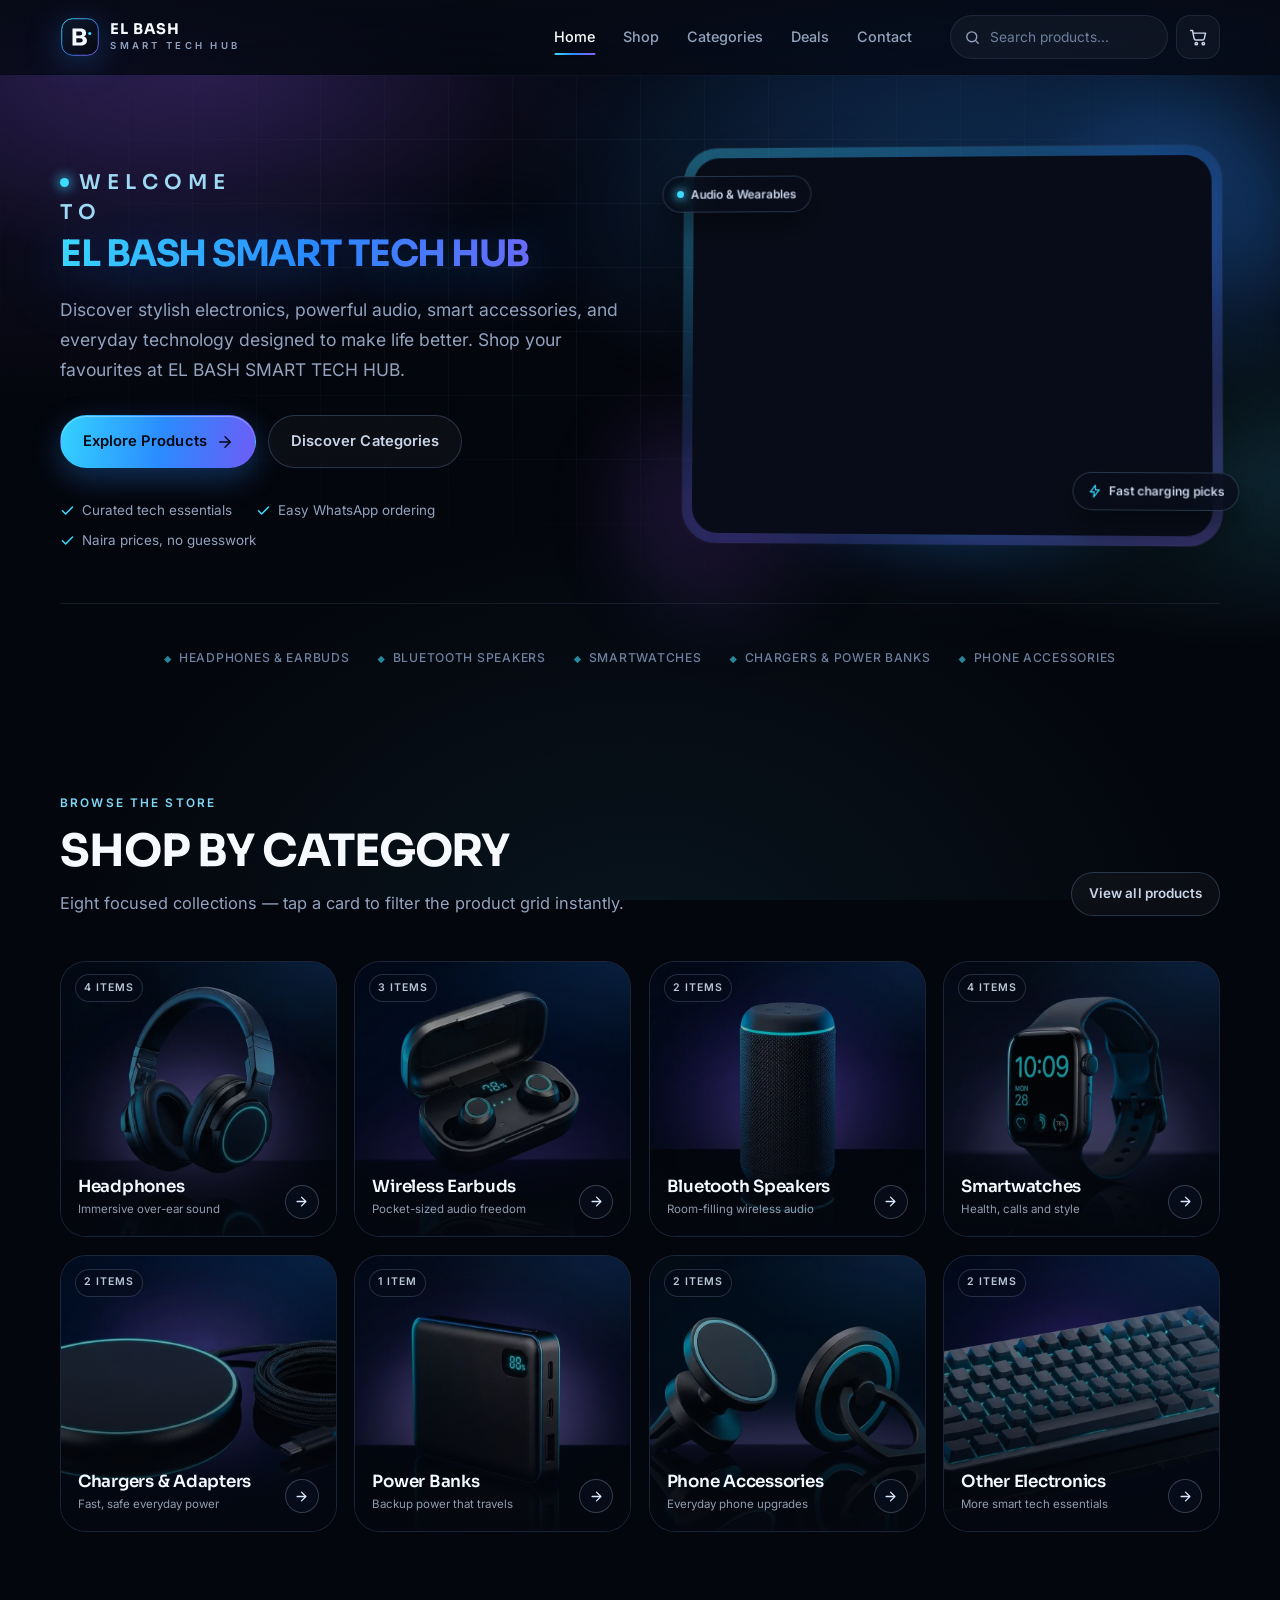
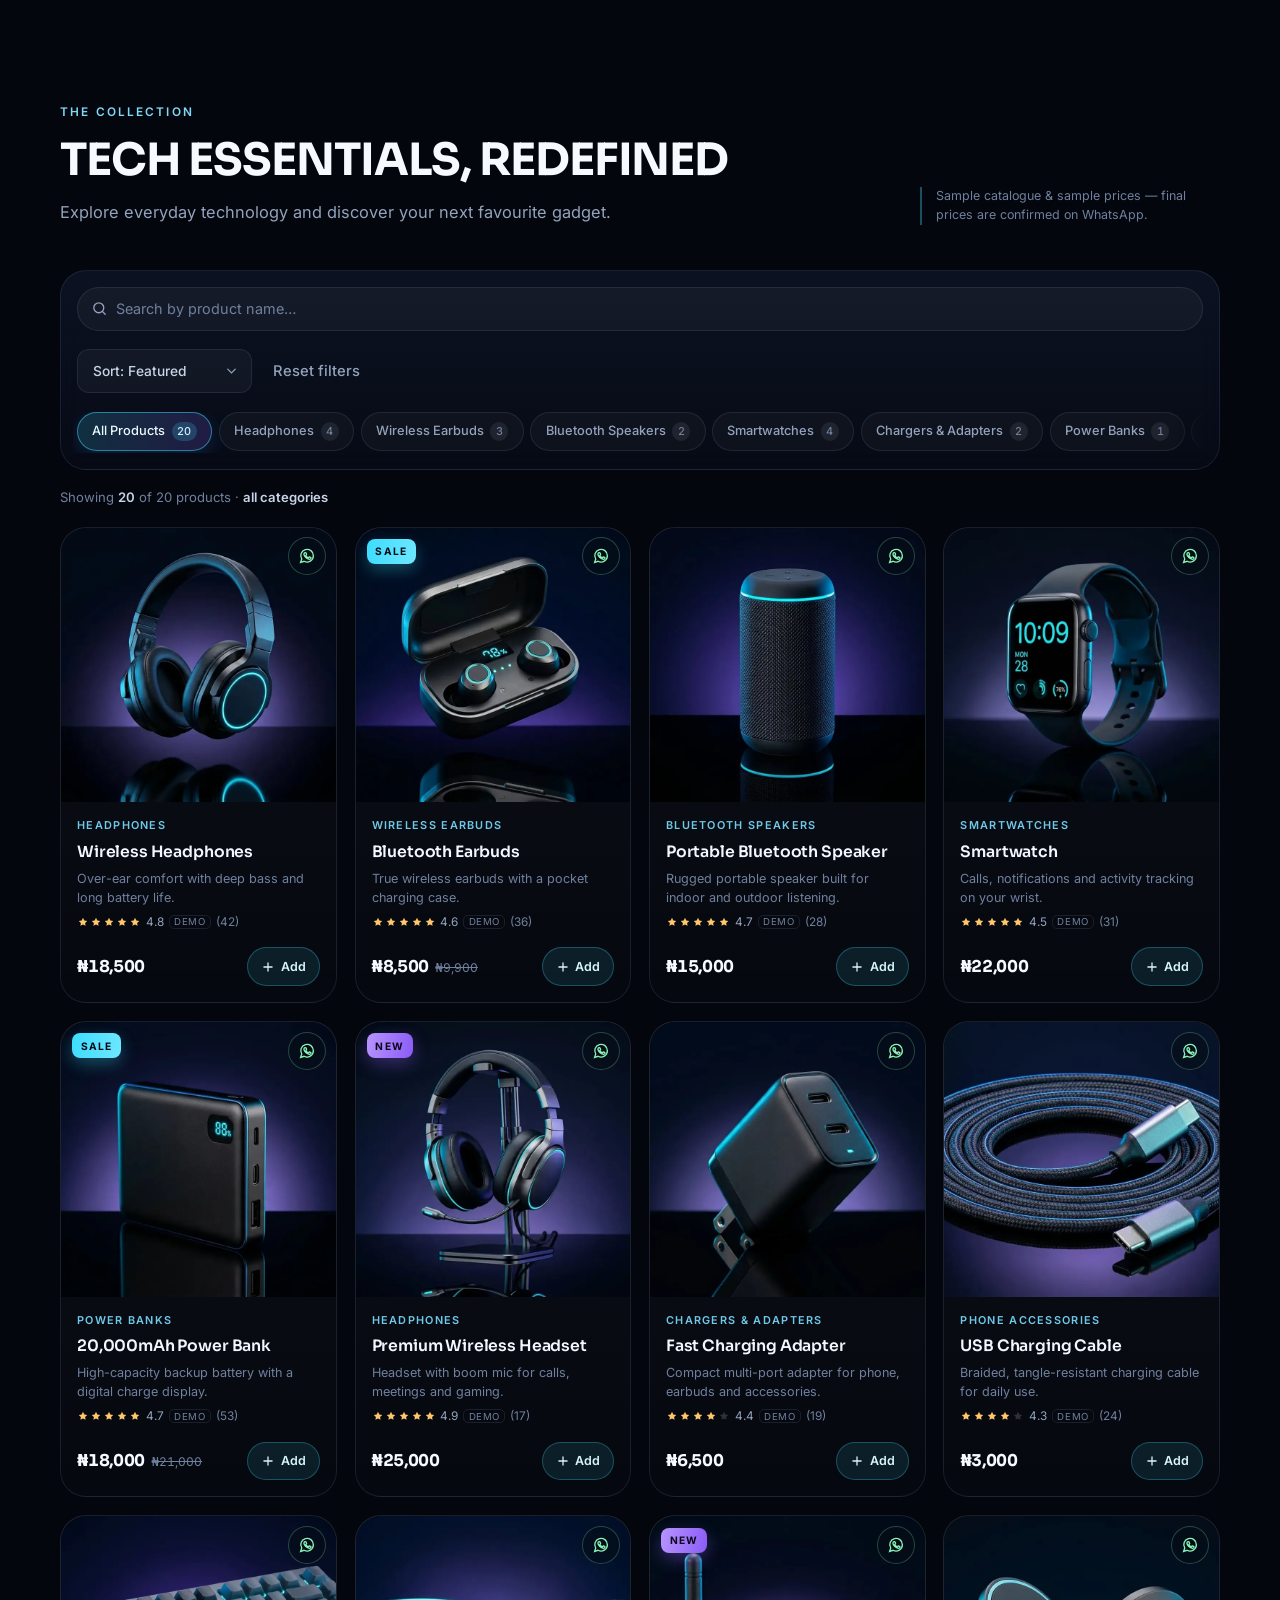
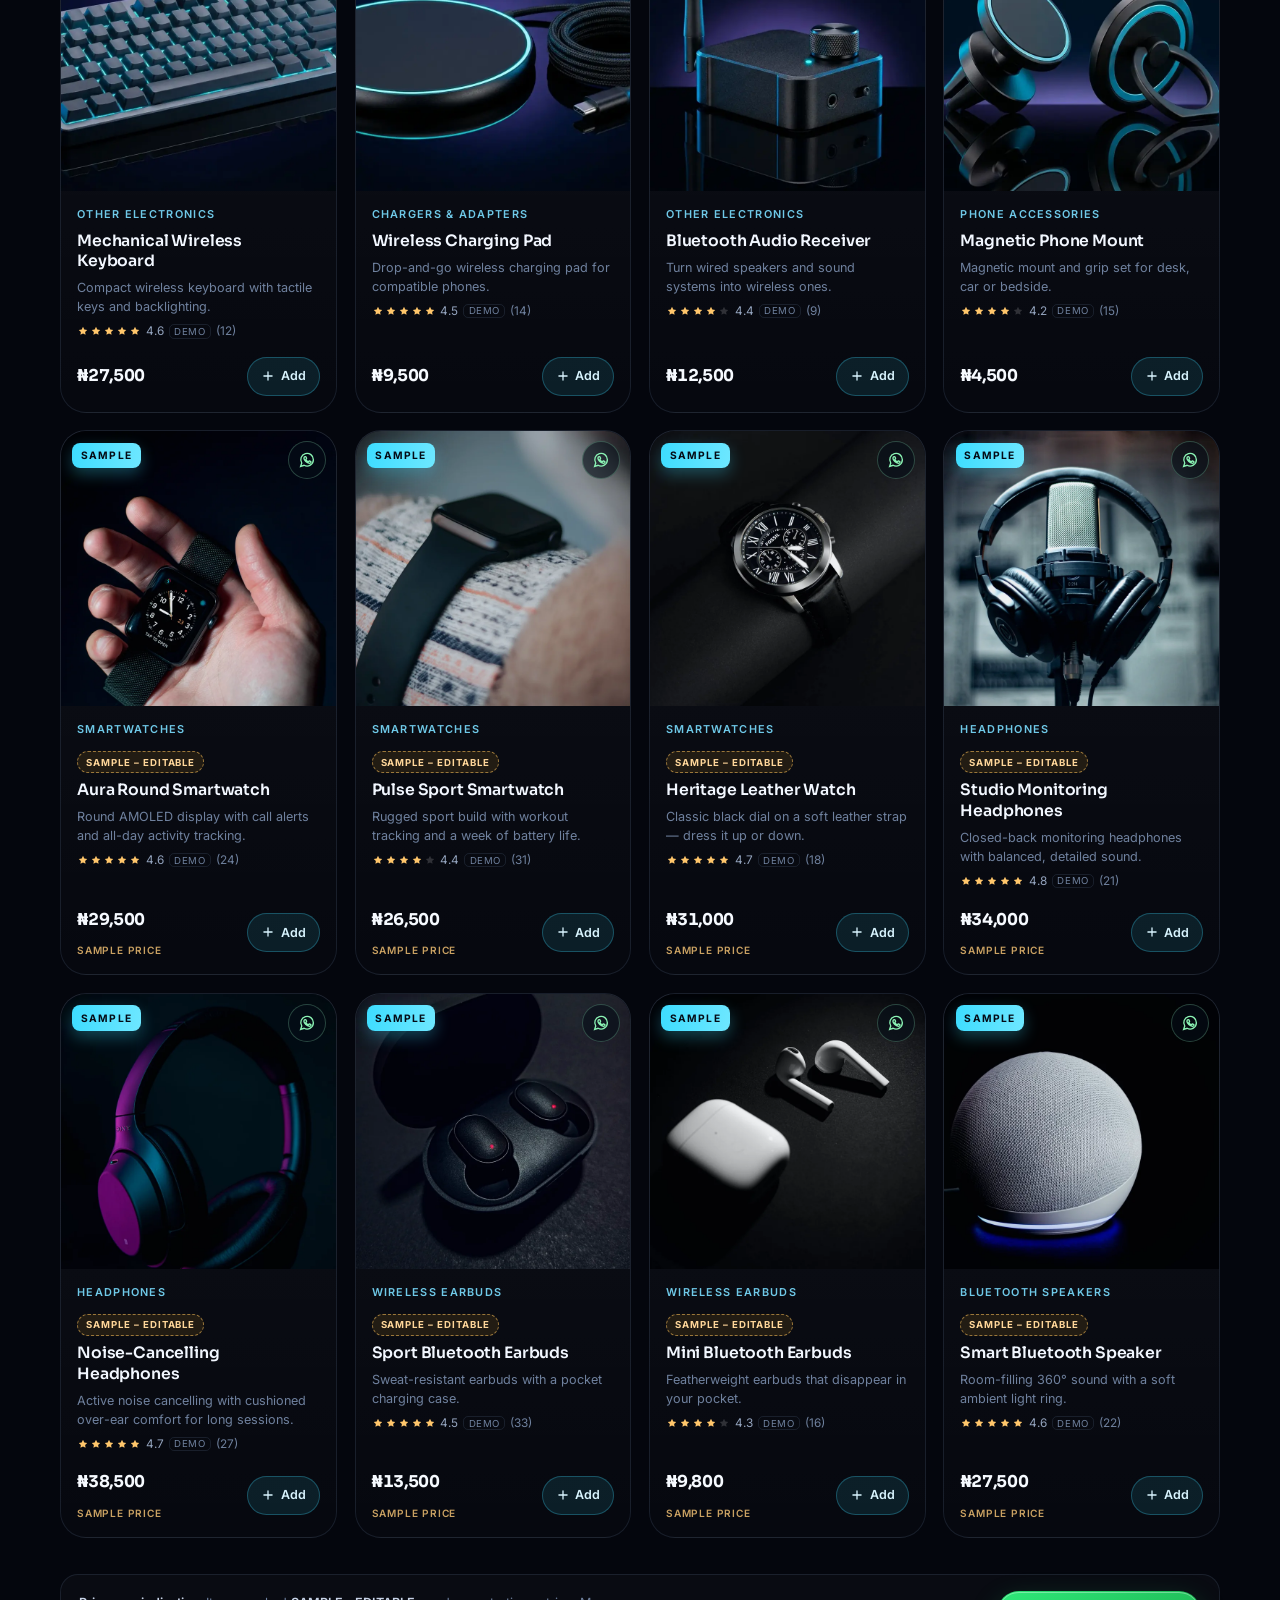
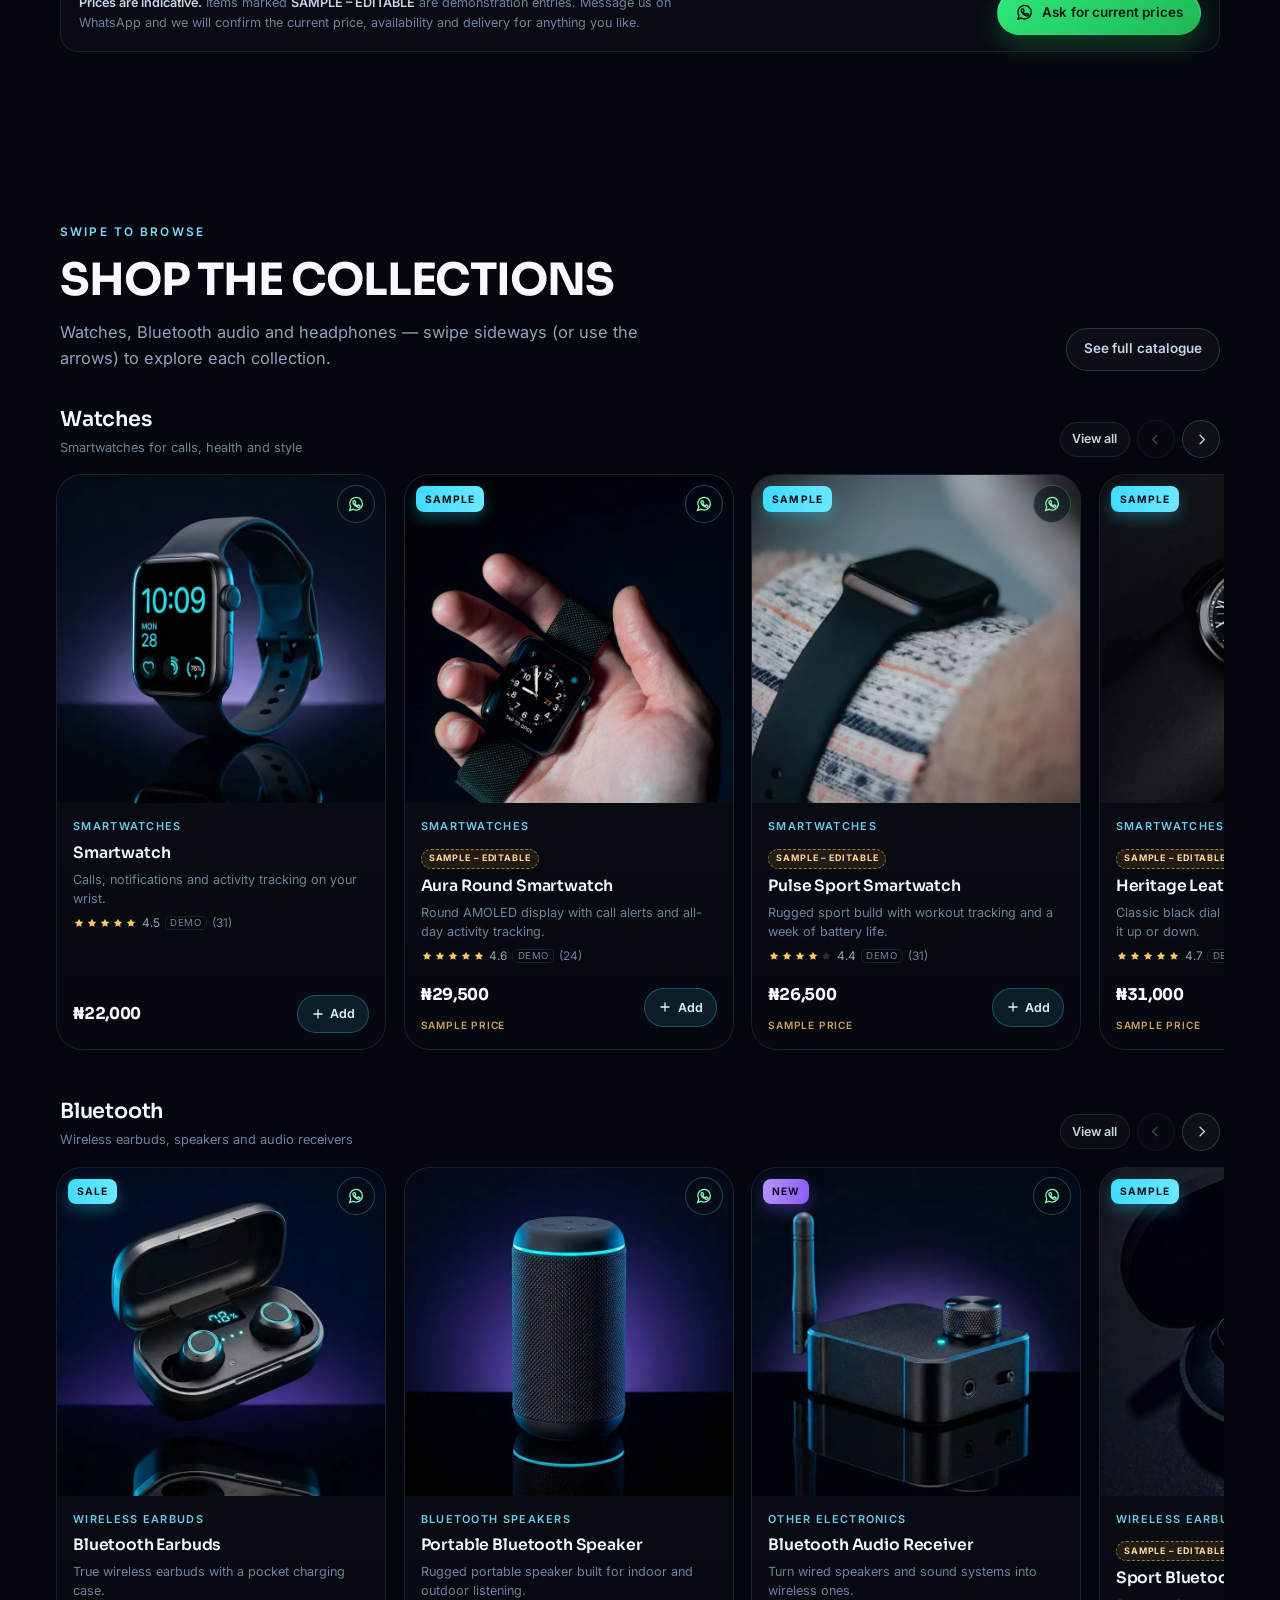
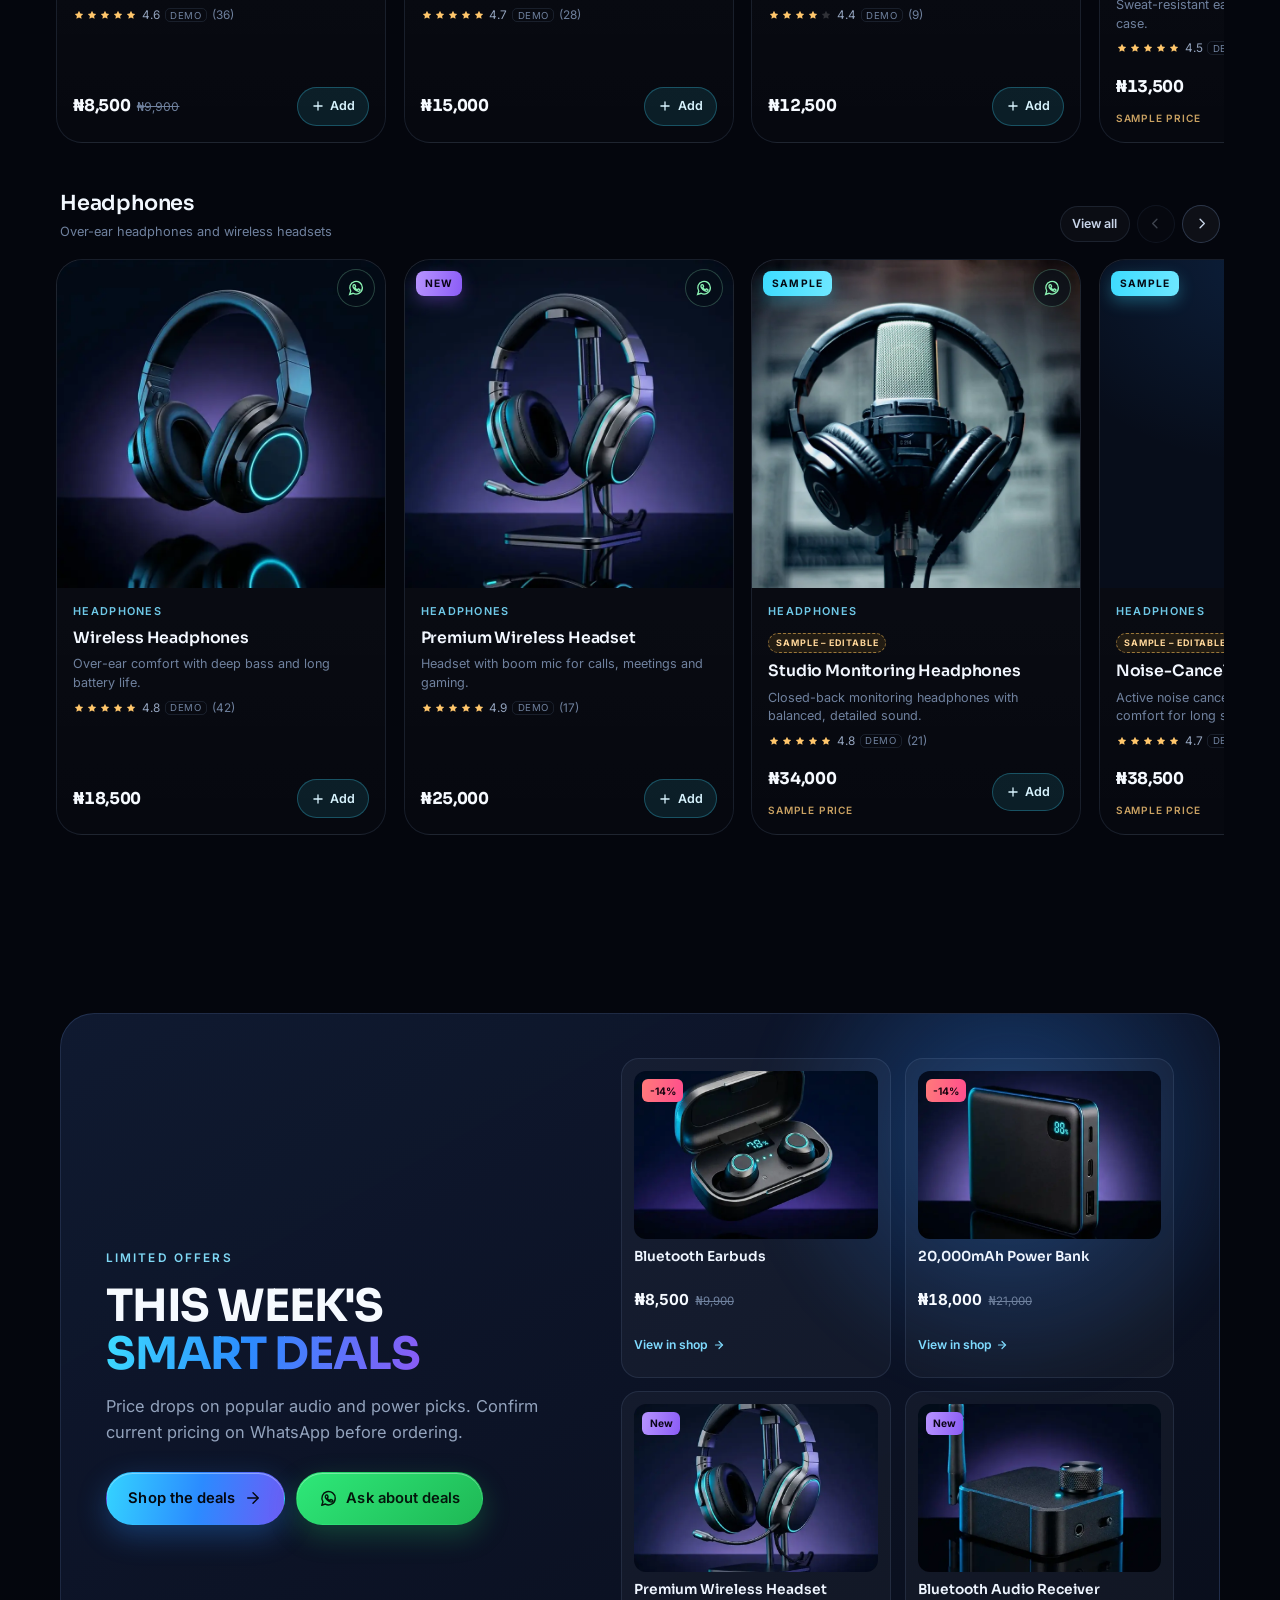
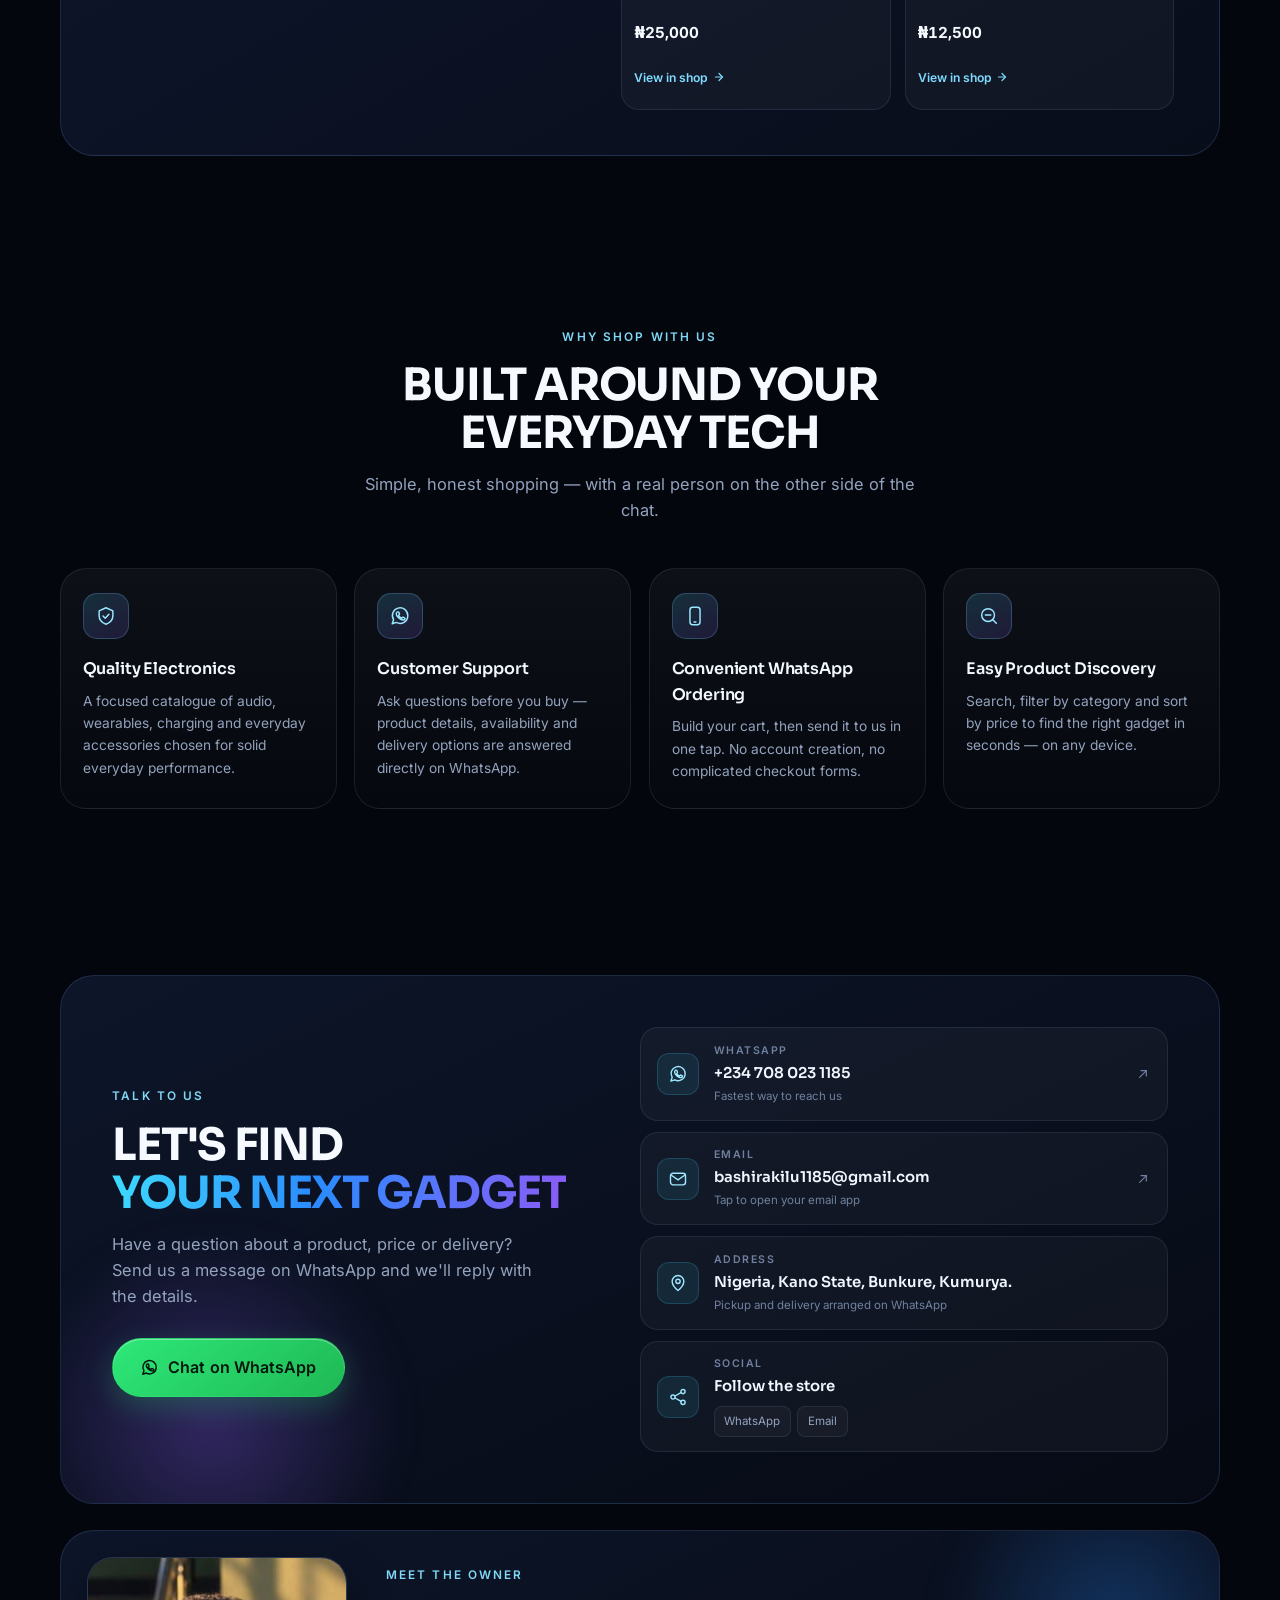
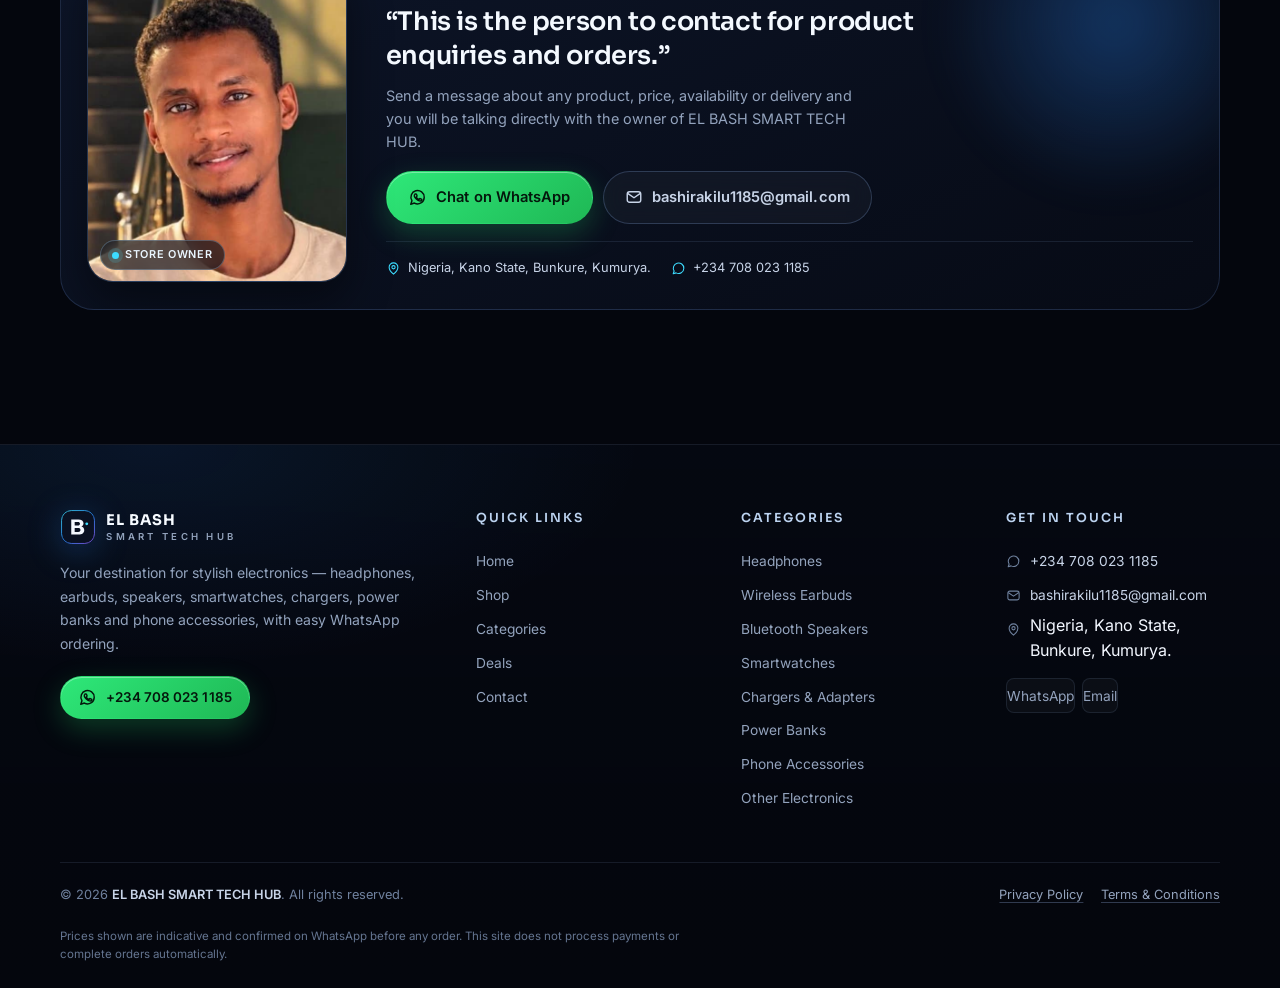
==== commit 7fbaa55c: "Add EL BASH SMART TECH HUB website" ====
--- a/index.html
+++ b/index.html
@@ -1,361 +1,663 @@
 <!DOCTYPE html>
 <html lang="en">
 <head>
-  <meta charset="UTF-8">
-  <meta name="viewport" content="width=device-width, initial-scale=1.0, viewport-fit=cover">
-  <title>BASH ESSENTIAL VENTURES — Premium Electronics Store in Nigeria</title>
-  <meta name="description" content="Shop genuine smartphones, iPhones, Samsung, Infinix, Tecno, Xiaomi, headphones, earbuds, smartwatches and phone accessories at the best prices in Nigeria. Fast nationwide delivery. Order via WhatsApp.">
-  <meta name="theme-color" content="#060607">
-  <meta property="og:title" content="BASH ESSENTIAL VENTURES — Premium Electronics">
-  <meta property="og:description" content="Genuine phones, audio and smart devices at unbeatable prices. Nationwide delivery across Nigeria.">
-  <meta property="og:type" content="website">
-  <meta property="og:image" content="https://res.cloudinary.com/ur6ymnwn/image/upload/f_auto,q_auto/1790974759984">
-  <link rel="icon" type="image/png" href="assets/img/logo.png">
-  <link rel="preconnect" href="https://fonts.googleapis.com">
-  <link rel="preconnect" href="https://fonts.gstatic.com" crossorigin>
-  <link href="https://fonts.googleapis.com/css2?family=Inter:wght@400;500;600;700&family=Sora:wght@600;700;800&display=swap" rel="stylesheet">
-  <link rel="stylesheet" href="css/styles.css">
-  <script type="application/ld+json">
-  {
-    "@context": "https://schema.org",
-    "@type": "ElectronicsStore",
-    "name": "BASH ESSENTIAL VENTURES",
-    "description": "Premium electronics store — smartphones, audio, smart devices and accessories in Nigeria.",
+<meta charset="utf-8">
+<meta name="viewport" content="width=device-width, initial-scale=1, viewport-fit=cover">
+<meta name="theme-color" content="#060A14">
+<title>EL BASH SMART TECH HUB — Premium Electronics Store</title>
+<meta name="description" content="Shop stylish electronics at EL BASH SMART TECH HUB — wireless headphones, earbuds, Bluetooth speakers, smartwatches, chargers, power banks and phone accessories. Order easily on WhatsApp.">
+<link rel="canonical" href="https://endearing-concha-dddac7.netlify.app/">
+<meta property="og:type" content="website">
+<meta property="og:site_name" content="EL BASH SMART TECH HUB">
+<meta property="og:title" content="EL BASH SMART TECH HUB — Premium Electronics Store">
+<meta property="og:description" content="Upgrade your world with smart tech. Premium audio, wearables and everyday electronics, with easy WhatsApp ordering.">
+<meta property="og:image" content="https://endearing-concha-dddac7.netlify.app/assets/img/og-image.jpg">
+<meta property="og:image:width" content="1200">
+<meta property="og:image:height" content="630">
+<meta property="og:image:alt" content="EL BASH SMART TECH HUB — earbuds, headphones, Bluetooth speaker, smartwatch, charger and power bank">
+<meta property="og:url" content="https://endearing-concha-dddac7.netlify.app/">
+<meta property="og:locale" content="en_NG">
+<meta name="twitter:card" content="summary_large_image">
+<meta name="twitter:title" content="EL BASH SMART TECH HUB — Premium Electronics Store">
+<meta name="twitter:description" content="Upgrade your world with smart tech. Premium audio, wearables and everyday electronics.">
+<meta name="twitter:image" content="https://endearing-concha-dddac7.netlify.app/assets/img/og-image.jpg">
+<meta name="twitter:image:alt" content="EL BASH SMART TECH HUB — premium electronics store">
+<link rel="icon" href="assets/img/favicon.svg" type="image/svg+xml">
+<link rel="alternate icon" href="assets/img/apple-touch-icon.png" type="image/png">
+<link rel="apple-touch-icon" href="assets/img/favicon.svg">
+<link rel="preload" href="assets/img/hero-showcase.webp" as="image" type="image/webp" fetchpriority="high">
+<link rel="stylesheet" href="assets/css/styles.css">
+<!-- Structured data: only verified details (name, phone, email, address).
+     "sameAs" is intentionally omitted until official social profiles exist. -->
+<script type="application/ld+json">
+{
+  "@context": "https://schema.org",
+  "@type": "Store",
+  "name": "EL BASH SMART TECH HUB",
+  "description": "Electronics store offering wireless headphones, Bluetooth earbuds and speakers, smartwatches, chargers, power banks and phone accessories, with WhatsApp ordering.",
+  "telephone": "+2347080231185",
+  "email": "bashirakilu1185@gmail.com",
+  "url": "https://endearing-concha-dddac7.netlify.app/",
+  "image": "https://endearing-concha-dddac7.netlify.app/assets/img/og-image.jpg",
+  "logo": "https://endearing-concha-dddac7.netlify.app/assets/brand/logo.svg",
+  "currenciesAccepted": "NGN",
+  "areaServed": "NG",
+  "address": {
+    "@type": "PostalAddress",
+    "streetAddress": "Kumurya, Bunkure",
+    "addressLocality": "Bunkure",
+    "addressRegion": "Kano State",
+    "addressCountry": "NG"
+  },
+  "contactPoint": {
+    "@type": "ContactPoint",
     "telephone": "+2347080231185",
-    "areaServed": "Nigeria",
-    "currenciesAccepted": "NGN"
+    "contactType": "sales",
+    "availableLanguage": ["en"]
   }
-  </script>
-</head>
+}
+</script>
+<!-- STANDALONE BUILD: CSS, JS and all images are embedded in this file.
+     All images will display even with no other files and no internet. -->
+
 <body>
-  <a class="skip-link" href="#main">Skip to content</a>
-
-  <!-- ================= HEADER ================= -->
-  <header class="site-header">
-    <div class="container header-inner">
-      <button class="icon-btn hamburger" type="button" data-open-nav aria-label="Open menu" id="hamburgerBtn">
-        <svg viewBox="0 0 24 24" fill="none" stroke="currentColor" stroke-width="2" stroke-linecap="round" aria-hidden="true"><line x1="3" y1="6" x2="21" y2="6"/><line x1="3" y1="12" x2="21" y2="12"/><line x1="3" y1="18" x2="21" y2="18"/></svg>
+<a class="skip-link" href="#products">Skip to products</a>
+<noscript>
+  <p class="nojs-note">JavaScript is off in this browser, so search, filtering and the cart are unavailable. You can still browse the categories and contact us on WhatsApp at <strong>+234 708 023 1185</strong>.</p>
+</noscript>
+
+<!-- ================= HEADER ================= -->
+<header class="site-header" id="siteHeader">
+  <div class="container header-inner">
+    <a class="brand" href="#home" aria-label="EL BASH SMART TECH HUB — home">
+      <span class="brand-mark" aria-hidden="true">
+        <svg viewBox="0 0 64 64" width="40" height="40" focusable="false">
+          <defs>
+            <linearGradient id="bm-g1" x1="8" y1="4" x2="56" y2="60" gradientUnits="userSpaceOnUse">
+              <stop offset="0" stop-color="#3DDCFF"/><stop offset="0.55" stop-color="#2B8BFF"/><stop offset="1" stop-color="#8B5CF6"/>
+            </linearGradient>
+            <linearGradient id="bm-g2" x1="14" y1="10" x2="50" y2="54" gradientUnits="userSpaceOnUse">
+              <stop offset="0" stop-color="#0C1428"/><stop offset="1" stop-color="#070B16"/>
+            </linearGradient>
+          </defs>
+          <rect x="2" y="2" width="60" height="60" rx="18" fill="url(#bm-g2)"/>
+          <rect x="2.75" y="2.75" width="58.5" height="58.5" rx="17.25" fill="none" stroke="url(#bm-g1)" stroke-width="1.6" opacity="0.9"/>
+          <path d="M20 45.5V18.5h12.6c5.6 0 9.2 2.6 9.2 7 0 2.7-1.4 4.7-3.8 5.7 3.2.9 5.1 3.3 5.1 6.6 0 4.9-3.9 7.7-10.2 7.7H20Zm6.1-16.1h5.6c2.4 0 3.8-1.1 3.8-3.1s-1.4-3-3.8-3h-5.6v6.1Zm0 11.3h6.2c2.6 0 4.1-1.2 4.1-3.4s-1.5-3.4-4.1-3.4h-6.2v6.8Z" fill="#F4F8FF"/>
+          <circle cx="47.6" cy="26.4" r="2.5" fill="#3DDCFF"/>
+        </svg>
+      </span>
+      <span class="brand-text">
+        <span class="brand-name">EL BASH</span>
+        <span class="brand-sub">SMART TECH HUB</span>
+      </span>
+    </a>
+
+    <nav class="main-nav" id="mainNav" aria-label="Main navigation">
+      <ul>
+        <li><a href="#home" class="nav-link is-active">Home</a></li>
+        <li><a href="#products" class="nav-link">Shop</a></li>
+        <li><a href="#categories" class="nav-link">Categories</a></li>
+        <li><a href="#deals" class="nav-link">Deals</a></li>
+        <li><a href="#contact" class="nav-link">Contact</a></li>
+      </ul>
+    </nav>
+
+    <div class="header-actions">
+      <form class="header-search" role="search" id="headerSearchForm" autocomplete="off">
+        <label class="sr-only" for="headerSearch">Search products</label>
+        <svg class="search-ico" viewBox="0 0 24 24" aria-hidden="true"><circle cx="11" cy="11" r="7"/><path d="m20 20-3.6-3.6"/></svg>
+        <input id="headerSearch" type="search" name="q" placeholder="Search products…" aria-describedby="searchHint">
+        <span id="searchHint" class="sr-only">Results update as you type</span>
+      </form>
+
+      <button class="icon-btn cart-btn" id="cartOpenBtn" type="button" aria-haspopup="dialog" aria-controls="cartDrawer" aria-label="Open shopping cart">
+        <svg viewBox="0 0 24 24" aria-hidden="true"><path d="M3 4h2.2l1.8 9.2a2 2 0 0 0 2 1.6h7.6a2 2 0 0 0 2-1.5L20 7H6.2"/><circle cx="9.5" cy="19" r="1.4"/><circle cx="17.5" cy="19" r="1.4"/></svg>
+        <span class="cart-count" id="cartCount" role="status" aria-live="polite" aria-atomic="true">0</span>
       </button>
 
-      <a class="brand" href="index.html" aria-label="BASH ESSENTIAL VENTURES — home">
-        <span class="brand-logo">
-          <img src="https://res.cloudinary.com/ur6ymnwn/image/upload/f_auto,q_auto/1790974759984"
-               alt="BASH ESSENTIAL VENTURES logo"
-               data-fallback="assets/img/logo.png">
-        </span>
-        <span class="brand-text">
-          <span class="top">BASH <b>ESSENTIAL</b></span>
-          <span class="sub">Ventures</span>
-        </span>
+      <button class="icon-btn menu-btn" id="menuBtn" type="button" aria-expanded="false" aria-controls="mobileMenu" aria-label="Open menu">
+        <span class="menu-bars" aria-hidden="true"><span></span><span></span><span></span></span>
+      </button>
+    </div>
+  </div>
+
+  <!-- mobile menu -->
+  <div class="mobile-menu" id="mobileMenu" hidden>
+    <div class="container">
+      <form class="mobile-search" role="search" id="mobileSearchForm" autocomplete="off">
+        <label class="sr-only" for="mobileSearch">Search products</label>
+        <svg class="search-ico" viewBox="0 0 24 24" aria-hidden="true"><circle cx="11" cy="11" r="7"/><path d="m20 20-3.6-3.6"/></svg>
+        <input id="mobileSearch" type="search" name="q" placeholder="Search headphones, earbuds…">
+      </form>
+      <nav aria-label="Mobile navigation">
+        <ul class="mobile-links">
+          <li><a href="#home"><span>Home</span><svg viewBox="0 0 24 24" aria-hidden="true"><path d="m9 6 6 6-6 6"/></svg></a></li>
+          <li><a href="#products"><span>Shop</span><svg viewBox="0 0 24 24" aria-hidden="true"><path d="m9 6 6 6-6 6"/></svg></a></li>
+          <li><a href="#categories"><span>Categories</span><svg viewBox="0 0 24 24" aria-hidden="true"><path d="m9 6 6 6-6 6"/></svg></a></li>
+          <li><a href="#deals"><span>Deals</span><svg viewBox="0 0 24 24" aria-hidden="true"><path d="m9 6 6 6-6 6"/></svg></a></li>
+          <li><a href="#contact"><span>Contact</span><svg viewBox="0 0 24 24" aria-hidden="true"><path d="m9 6 6 6-6 6"/></svg></a></li>
+        </ul>
+      </nav>
+      <a class="btn btn-wa mobile-wa" data-wa-link href="https://wa.me/2347080231185?text=Hello%20EL%20BASH%20SMART%20TECH%20HUB%2C%20I%20would%20like%20to%20make%20an%20enquiry%20about%20your%20electronics.%20Please%20share%20more%20details." target="_blank" rel="noopener noreferrer">
+        <svg viewBox="0 0 24 24" aria-hidden="true" class="wa-ico"><path d="M20.5 11.6a8.4 8.4 0 0 1-12.4 7.4L3.5 20.5l1.5-4.5a8.4 8.4 0 1 1 15.5-4.4Z"/><path d="M8.4 8.2c.3-.7.6-.7 1-.7h.6c.2 0 .5 0 .7.5l.7 1.7c.1.3 0 .5-.2.7l-.5.6c-.2.2-.3.4-.1.7a6 6 0 0 0 2.9 2.5c.3.1.5.1.7-.1l.6-.7c.2-.2.4-.2.6-.1l1.6.8c.3.1.5.3.5.5a2 2 0 0 1-1.4 1.7c-.5.2-1.2.2-3.4-.7a9.4 9.4 0 0 1-4-3.7c-.8-1.3-.9-2.4-.6-3.2Z"/></svg>
+        Chat on WhatsApp
       </a>
-
-      <nav class="main-nav" aria-label="Main navigation">
-        <a href="index.html" class="active" aria-current="page">Home</a>
-        <a href="shop.html">Shop All</a>
-        <a href="#categories">Categories</a>
-        <a href="shop.html?sale=1">Hot Deals</a>
-        <a href="#why-us">Why Us</a>
-      </nav>
-
-      <form class="header-search" data-search role="search">
-        <input type="search" placeholder="Search phones, earbuds, watches…" aria-label="Search products">
-        <button type="submit" aria-label="Search">
-          <svg viewBox="0 0 24 24" fill="none" stroke="currentColor" stroke-width="2.4" stroke-linecap="round" aria-hidden="true"><circle cx="11" cy="11" r="8"/><line x1="21" y1="21" x2="16.65" y2="16.65"/></svg>
-        </button>
-      </form>
-
-      <div class="header-actions">
-        <a class="icon-btn" href="https://wa.me/2347080231185" target="_blank" rel="noopener" aria-label="Chat with us on WhatsApp" title="WhatsApp: +234 708 023 1185">
-          <svg viewBox="0 0 24 24" fill="currentColor" aria-hidden="true"><path d="M17.472 14.382c-.297-.149-1.758-.867-2.03-.967-.273-.099-.471-.148-.67.15-.197.297-.767.966-.94 1.164-.173.199-.347.223-.644.075-.297-.15-1.255-.463-2.39-1.475-.883-.788-1.48-1.761-1.653-2.059-.173-.297-.018-.458.13-.606.134-.133.298-.347.446-.52.149-.174.198-.298.298-.497.099-.198.05-.371-.025-.52-.075-.149-.669-1.612-.916-2.207-.242-.579-.487-.5-.669-.51-.173-.008-.371-.01-.57-.01-.198 0-.52.074-.792.372-.272.297-1.04 1.016-1.04 2.479 0 1.462 1.065 2.875 1.213 3.074.149.198 2.096 3.2 5.077 4.487.709.306 1.262.489 1.694.625.712.227 1.36.195 1.871.118.571-.085 1.758-.719 2.006-1.413.248-.694.248-1.289.173-1.413-.074-.124-.272-.198-.57-.347m-5.421 7.403h-.004a9.87 9.87 0 0 1-5.031-1.378l-.361-.214-3.741.982.998-3.648-.235-.374a9.86 9.86 0 0 1-1.51-5.26c.001-5.45 4.436-9.884 9.888-9.884 2.64 0 5.122 1.03 6.988 2.898a9.825 9.825 0 0 1 2.893 6.994c-.003 5.45-4.437 9.884-9.885 9.884m8.413-18.297A11.815 11.815 0 0 0 12.05 0C5.495 0 .16 5.335.157 11.892c0 2.096.547 4.142 1.588 5.945L.057 24l6.305-1.654a11.882 11.882 0 0 0 5.683 1.448h.005c6.554 0 11.89-5.335 11.893-11.893a11.821 11.821 0 0 0-3.48-8.413z"/></svg>
+    </div>
+  </div>
+</header>
+
+<main id="home">
+  <!-- ================= HERO ================= -->
+  <section class="hero" aria-labelledby="heroTitle">
+    <div class="hero-glow" aria-hidden="true"></div>
+    <div class="hero-grid-lines" aria-hidden="true"></div>
+    <div class="container hero-inner">
+      <div class="hero-copy">
+        <h1 class="hero-title" id="heroTitle">
+          <span class="hero-kicker hero-welcome"><span class="dot" aria-hidden="true"></span>WELCOME</span>
+          <span class="hero-kicker hero-to">TO</span>
+          <span class="grad hero-brand">EL BASH SMART TECH HUB</span>
+        </h1>
+        <p class="hero-lede">Discover stylish electronics, powerful audio, smart accessories, and everyday technology designed to make life better. Shop your favourites at EL BASH SMART TECH HUB.</p>
+        <div class="hero-actions">
+          <a class="btn btn-primary" href="#products">
+            Explore Products
+            <svg viewBox="0 0 24 24" aria-hidden="true"><path d="M5 12h13"/><path d="m12 5 7 7-7 7"/></svg>
+          </a>
+          <a class="btn btn-ghost" href="#categories">Discover Categories</a>
+        </div>
+        <ul class="hero-points">
+          <li><svg viewBox="0 0 24 24" aria-hidden="true"><path d="m4 12.5 5 5L20 6.5"/></svg> Curated tech essentials</li>
+          <li><svg viewBox="0 0 24 24" aria-hidden="true"><path d="m4 12.5 5 5L20 6.5"/></svg> Easy WhatsApp ordering</li>
+          <li><svg viewBox="0 0 24 24" aria-hidden="true"><path d="m4 12.5 5 5L20 6.5"/></svg> Naira prices, no guesswork</li>
+        </ul>
+      </div>
+
+      <div class="hero-visual">
+        <div class="hero-card">
+          <picture>
+            <source srcset="assets/img/hero-showcase-sm.webp" media="(max-width: 640px)" type="image/webp">
+            <source srcset="assets/img/hero-showcase.webp" type="image/webp">
+            <img src="assets/img/hero-showcase.jpg" width="1200" height="873" fetchpriority="high" decoding="async" data-hero-img
+                 alt="Collection of smart electronics from EL BASH SMART TECH HUB: wireless earbuds, over-ear headphones, Bluetooth speaker, smartwatch, fast charger and power bank">
+          </picture>
+          <div class="hero-card-glow" aria-hidden="true"></div>
+          <div class="hero-chip hero-chip-1">
+            <span class="chip-dot" aria-hidden="true"></span> Audio &amp; Wearables
+          </div>
+          <div class="hero-chip hero-chip-2">
+            <svg viewBox="0 0 24 24" aria-hidden="true"><path d="M13 2 4.5 13.5H11l-1 8.5L19.5 10H13l0-8Z"/></svg> Fast charging picks
+          </div>
+        </div>
+        <div class="hero-orb hero-orb-a" aria-hidden="true"></div>
+        <div class="hero-orb hero-orb-b" aria-hidden="true"></div>
+      </div>
+    </div>
+
+    <div class="container">
+      <ul class="hero-marquee" aria-label="Store highlights">
+        <li><span aria-hidden="true">◆</span> Headphones &amp; Earbuds</li>
+        <li><span aria-hidden="true">◆</span> Bluetooth Speakers</li>
+        <li><span aria-hidden="true">◆</span> Smartwatches</li>
+        <li><span aria-hidden="true">◆</span> Chargers &amp; Power Banks</li>
+        <li><span aria-hidden="true">◆</span> Phone Accessories</li>
+      </ul>
+    </div>
+  </section>
+
+  <!-- ================= CATEGORIES ================= -->
+  <section class="section categories" id="categories" aria-labelledby="catTitle">
+    <div class="container">
+      <header class="section-head">
+        <div>
+          <p class="eyebrow">Browse the store</p>
+          <h2 class="section-title" id="catTitle">SHOP BY CATEGORY</h2>
+          <p class="section-sub">Eight focused collections — tap a card to filter the product grid instantly.</p>
+        </div>
+        <button class="btn btn-ghost btn-sm" type="button" data-filter="all" id="catResetBtn">View all products</button>
+      </header>
+      <div class="cat-grid" id="categoryGrid"><!-- injected --></div>
+    </div>
+  </section>
+
+  <!-- ================= PRODUCTS ================= -->
+  <section class="section products-section" id="products" aria-labelledby="prodTitle">
+    <div class="container">
+      <header class="section-head">
+        <div>
+          <p class="eyebrow">The collection</p>
+          <h2 class="section-title" id="prodTitle">TECH ESSENTIALS, REDEFINED</h2>
+          <p class="section-sub">Explore everyday technology and discover your next favourite gadget.</p>
+        </div>
+        <p class="sample-note" role="note">Sample catalogue &amp; sample prices — final prices are confirmed on WhatsApp.</p>
+      </header>
+
+      <div class="shop-toolbar" role="region" aria-label="Search, filter and sort products">
+        <div class="toolbar-search">
+          <label class="sr-only" for="shopSearch">Search products by name</label>
+          <svg class="search-ico" viewBox="0 0 24 24" aria-hidden="true"><circle cx="11" cy="11" r="7"/><path d="m20 20-3.6-3.6"/></svg>
+          <input id="shopSearch" type="search" placeholder="Search by product name…" autocomplete="off">
+          <button class="clear-search" type="button" id="clearSearch" aria-label="Clear search" hidden>
+            <svg viewBox="0 0 24 24" aria-hidden="true"><path d="M6 6l12 12M18 6 6 18"/></svg>
+          </button>
+        </div>
+
+        <div class="toolbar-selects">
+          <div class="select-wrap">
+            <label class="sr-only" for="sortSelect">Sort products</label>
+            <select id="sortSelect">
+              <option value="featured">Sort: Featured</option>
+              <option value="price-asc">Price: Low to High</option>
+              <option value="price-desc">Price: High to Low</option>
+              <option value="name-asc">Name: A–Z</option>
+            </select>
+            <svg viewBox="0 0 24 24" aria-hidden="true" class="select-chev"><path d="m6 9 6 6 6-6"/></svg>
+          </div>
+          <button class="btn btn-quiet" type="button" id="resetFilters">Reset filters</button>
+        </div>
+
+        <div class="filter-chips" id="filterChips" role="group" aria-label="Filter by category">
+          <!-- injected -->
+        </div>
+      </div>
+
+      <p class="results-line" id="resultsLine" aria-live="polite"></p>
+
+      <div class="product-grid" id="productGrid"><!-- injected --></div>
+
+      <div class="empty-state" id="emptyState" hidden>
+        <div class="empty-icon" aria-hidden="true">
+          <svg viewBox="0 0 24 24"><circle cx="11" cy="11" r="7"/><path d="m20 20-3.6-3.6"/></svg>
+        </div>
+        <h3>No products match that search</h3>
+        <p id="emptyCopy">Try a different keyword or clear the filters to see the full catalogue.</p>
+        <button class="btn btn-primary" type="button" id="emptyReset">Reset filters</button>
+      </div>
+
+      <div class="catalogue-note">
+        <p><strong>Prices are indicative.</strong> Items marked <strong>SAMPLE – EDITABLE</strong> are demonstration entries. Message us on WhatsApp and we will confirm the current price, availability and delivery for anything you like.</p>
+        <a class="btn btn-wa btn-sm" data-wa-link href="https://wa.me/2347080231185?text=Hello%20EL%20BASH%20SMART%20TECH%20HUB%2C%20I%20would%20like%20to%20make%20an%20enquiry%20about%20your%20electronics.%20Please%20share%20more%20details." target="_blank" rel="noopener noreferrer">
+          <svg viewBox="0 0 24 24" aria-hidden="true" class="wa-ico"><path d="M20.5 11.6a8.4 8.4 0 0 1-12.4 7.4L3.5 20.5l1.5-4.5a8.4 8.4 0 1 1 15.5-4.4Z"/><path d="M8.4 8.2c.3-.7.6-.7 1-.7h.6c.2 0 .5 0 .7.5l.7 1.7c.1.3 0 .5-.2.7l-.5.6c-.2.2-.3.4-.1.7a6 6 0 0 0 2.9 2.5c.3.1.5.1.7-.1l.6-.7c.2-.2.4-.2.6-.1l1.6.8c.3.1.5.3.5.5a2 2 0 0 1-1.4 1.7c-.5.2-1.2.2-3.4-.7a9.4 9.4 0 0 1-4-3.7c-.8-1.3-.9-2.4-.6-3.2Z"/></svg>
+          Ask for current prices
         </a>
-        <button class="icon-btn cart-btn" type="button" data-open-cart aria-label="Open shopping cart">
-          <svg viewBox="0 0 24 24" fill="none" stroke="currentColor" stroke-width="2" stroke-linecap="round" stroke-linejoin="round" aria-hidden="true"><circle cx="9" cy="21" r="1"/><circle cx="20" cy="21" r="1"/><path d="M1 1h4l2.68 13.39a2 2 0 0 0 2 1.61h9.72a2 2 0 0 0 2-1.61L23 6H6"/></svg>
-          <span class="cart-badge" data-empty="1">0</span>
-        </button>
-      </div>
-    </div>
-  </header>
-
-  <!-- ================= MOBILE NAV DRAWER ================= -->
-  <aside class="nav-drawer" id="navDrawer" aria-label="Menu">
-    <div class="brand">
-      <span class="brand-logo">
-        <img src="https://res.cloudinary.com/ur6ymnwn/image/upload/f_auto,q_auto/1790974759984" alt="" data-fallback="assets/img/logo.png">
-      </span>
-      <span class="brand-text"><span class="top">BASH <b>ESSENTIAL</b></span><span class="sub">Ventures</span></span>
-      <button class="icon-btn" type="button" data-close-nav aria-label="Close menu" style="margin-left:auto">
-        <svg viewBox="0 0 24 24" fill="none" stroke="currentColor" stroke-width="2" stroke-linecap="round" aria-hidden="true"><line x1="18" y1="6" x2="6" y2="18"/><line x1="6" y1="6" x2="18" y2="18"/></svg>
-      </button>
-    </div>
-    <form class="drawer-search" data-search role="search">
-      <input type="search" placeholder="Search products…" aria-label="Search products">
-      <button type="submit" aria-label="Search">
-        <svg viewBox="0 0 24 24" fill="none" stroke="#171204" stroke-width="2.4" stroke-linecap="round" aria-hidden="true" width="17" height="17"><circle cx="11" cy="11" r="8"/><line x1="21" y1="21" x2="16.65" y2="16.65"/></svg>
-      </button>
-    </form>
-    <nav aria-label="Mobile navigation">
-      <a class="nav-link active" href="index.html">🏠 Home</a>
-      <a class="nav-link" href="shop.html">🛍️ Shop All Products</a>
-      <a class="nav-link" href="shop.html?cat=phones">📱 Mobile Phones</a>
-      <a class="nav-link" href="shop.html?cat=audio">🎧 Audio &amp; Bluetooth</a>
-      <a class="nav-link" href="shop.html?cat=smart">⌚ Smart Devices</a>
-      <a class="nav-link" href="shop.html?cat=accessories">🔌 Accessories</a>
-      <a class="nav-link" href="shop.html?sale=1">🔥 Hot Deals</a>
-      <a class="nav-link" href="#why-us">💎 Why Choose Us</a>
-    </nav>
-    <div class="drawer-foot">
-      <a class="btn btn-wa btn-block" href="https://wa.me/2347080231185" target="_blank" rel="noopener">💬 Chat on WhatsApp</a>
-      <p style="text-align:center;color:var(--muted);font-size:.78rem;margin-top:14px">+234 708 023 1185<br>Abuja · Nationwide Delivery</p>
-    </div>
-  </aside>
-
-  <main id="main">
-    <!-- ================= HERO ================= -->
-    <section class="hero" aria-label="Welcome">
-      <div class="hero-bg">
-        <img src="assets/img/hero.jpg" alt="" fetchpriority="high">
-      </div>
-      <div class="hero-grid" aria-hidden="true"></div>
-      <div class="container">
-        <div class="hero-content">
-          <span class="hero-badge"><span class="dot"></span> TRUSTED TECH STORE · ABUJA &amp; NATIONWIDE</span>
-          <h1>Premium Electronics<br>for <span class="gold">Modern Living</span></h1>
-          <p class="hero-sub">Genuine smartphones, audio and smart devices from the brands you love — Samsung, Apple, Infinix, Tecno, Xiaomi and more — at prices that make sense.</p>
-          <div class="hero-cta">
-            <a class="btn btn-gold" href="shop.html">🛍️ Shop Now</a>
-            <a class="btn btn-ghost" href="#categories">Browse Categories</a>
-            <a class="btn btn-wa" href="https://wa.me/2347080231185" target="_blank" rel="noopener">💬 WhatsApp Us</a>
-          </div>
-          <div class="hero-stats">
-            <div class="hero-stat"><b>100%</b><span>Genuine Products</span></div>
-            <div class="hero-stat"><b>36 States</b><span>Nationwide Delivery</span></div>
-            <div class="hero-stat"><b>24/7</b><span>WhatsApp Support</span></div>
-            <div class="hero-stat"><b>1000s</b><span>Happy Customers</span></div>
-          </div>
-        </div>
-      </div>
-    </section>
-
-    <!-- ================= BRAND MARQUEE ================= -->
-    <div class="marquee" aria-hidden="true">
-      <div class="marquee-track">
-        <span>Samsung</span><span>Apple</span><span>iPhone</span><span>Infinix</span><span>Tecno</span><span>Xiaomi</span><span>Redmi</span><span>Oraimo</span><span>JBL</span><span>Sony</span><span>Anker</span><span>Spigen</span><span>itel</span><span>Baseus</span>
-        <span>Samsung</span><span>Apple</span><span>iPhone</span><span>Infinix</span><span>Tecno</span><span>Xiaomi</span><span>Redmi</span><span>Oraimo</span><span>JBL</span><span>Sony</span><span>Anker</span><span>Spigen</span><span>itel</span><span>Baseus</span>
-      </div>
-    </div>
-
-    <!-- ================= CATEGORIES ================= -->
-    <section class="section" id="categories">
-      <div class="container">
-        <div class="section-head center reveal">
-          <span class="eyebrow">Shop by Category</span>
-          <h2>Popular <span class="gold">Categories</span></h2>
-          <p class="lead">Everything electronic — from flagship phones to the cable that charges them.</p>
-        </div>
-        <div class="cat-grid" id="catGrid"></div>
-      </div>
-    </section>
-
-    <!-- ================= PRODUCT SHELVES ================= -->
-    <div id="shelves" aria-label="Product collections"></div>
-
-    <!-- ================= EXPERIENCE BAND (official business image) ================= -->
-    <section class="section exp-band">
-      <div class="container exp-inner">
-        <div class="exp-copy reveal">
-          <span class="eyebrow" style="display:inline-flex;align-items:center;gap:10px;font-size:.78rem;font-weight:700;letter-spacing:.28em;text-transform:uppercase;color:var(--gold);margin-bottom:14px">✦ The BASH Standard</span>
-          <h2 style="font-size:clamp(1.7rem,4vw,2.5rem)">Real Products. Real Prices.<br><span style="background:var(--grad-gold);-webkit-background-clip:text;background-clip:text;color:transparent">Real Trust.</span></h2>
-          <div class="points">
-            <div class="point"><span class="ic">📦</span><div><b>What you see is what you get</b><span>Every item is inspected, tested and exactly as described before it reaches you.</span></div></div>
-            <div class="point"><span class="ic">💰</span><div><b>Honest Nigerian pricing</b><span>Fair prices in naira with regular deals — no games, no hidden charges.</span></div></div>
-            <div class="point"><span class="ic">🛵</span><div><b>Swift delivery, anywhere</b><span>Same-day within Abuja and fast nationwide shipping to all 36 states.</span></div></div>
-          </div>
-          <div style="display:flex;gap:14px;flex-wrap:wrap">
-            <a class="btn btn-gold" href="shop.html">Start Shopping</a>
-            <a class="btn btn-ghost" href="https://wa.me/2347080231185" target="_blank" rel="noopener">💬 Ask a Question</a>
-          </div>
-        </div>
-        <div class="exp-media reveal" data-d="2">
-          <img src="https://res.cloudinary.com/ur6ymnwn/image/upload/f_auto,q_auto/Screenshot_20261024-123928"
-               alt="BASH ESSENTIAL VENTURES — available electronics stock"
-               loading="lazy" decoding="async"
-               data-fallback="assets/img/store-showcase.jpg">
-          <span class="exp-chip">🖤 Live stock at BASH Essential</span>
-        </div>
-      </div>
-    </section>
-
-    <!-- ================= WHY CHOOSE US ================= -->
-    <section class="section section-light" id="why-us">
-      <div class="container">
-        <div class="section-head center reveal">
-          <span class="eyebrow">Why Choose Us</span>
-          <h2>The Smart Way to Buy <span style="background:var(--grad-gold);-webkit-background-clip:text;background-clip:text;color:transparent">Electronics</span></h2>
-          <p class="lead">Thousands of Nigerians trust BASH ESSENTIAL VENTURES for their gadgets. Here's why.</p>
-        </div>
-        <div class="why-grid">
-          <div class="why-card reveal">
-            <div class="ic">✅</div>
-            <h3>100% Genuine Products</h3>
-            <p>Brand-new, original devices sourced from authorised channels — sealed and verified before delivery.</p>
-          </div>
-          <div class="why-card reveal" data-d="1">
-            <div class="ic">🚚</div>
-            <h3>Fast Nationwide Delivery</h3>
-            <p>Same-day delivery in Abuja and 2–4 day shipping to every state in Nigeria. Track your order on WhatsApp.</p>
-          </div>
-          <div class="why-card reveal" data-d="2">
-            <div class="ic">🏷️</div>
-            <h3>Best Prices in Town</h3>
-            <p>Direct import pricing in naira means you pay less for the same phone than almost anywhere else.</p>
-          </div>
-          <div class="why-card reveal" data-d="3">
-            <div class="ic">🤝</div>
-            <h3>Pay on Delivery &amp; Warranty</h3>
-            <p>Pay when your order arrives and enjoy warranty support on devices. We're one message away, always.</p>
-          </div>
-        </div>
-      </div>
-    </section>
-
-    <!-- ================= WHATSAPP BAND ================= -->
-    <section class="section wa-band">
-      <div class="container wa-inner">
-        <div class="wa-copy reveal">
-          <h2>Questions? <span style="color:#35d477">WhatsApp Us.</span></h2>
-          <p>Get instant answers on prices, availability and delivery — or send us your budget and we'll recommend the perfect device. Chat with a real human at <span class="wa-num">+234 708 023 1185</span>.</p>
-        </div>
-        <a class="btn btn-wa reveal" data-d="1" href="https://wa.me/2347080231185" target="_blank" rel="noopener">💬 Start Chat Now</a>
-      </div>
-    </section>
-  </main>
-
-  <!-- ================= FOOTER ================= -->
-  <footer class="site-footer">
-    <div class="container">
-      <div class="footer-grid">
-        <div class="footer-brand">
-          <a class="brand" href="index.html">
-            <span class="brand-logo">
-              <img src="https://res.cloudinary.com/ur6ymnwn/image/upload/f_auto,q_auto/1790974759984" alt="" data-fallback="assets/img/logo.png">
+      </div>
+    </div>
+  </section>
+
+  <!-- ================= COLLECTIONS (horizontal rails) ================= -->
+  <section class="section collections" id="collections" aria-labelledby="collectionsTitle">
+    <div class="container">
+      <header class="section-head">
+        <div>
+          <p class="eyebrow">Swipe to browse</p>
+          <h2 class="section-title" id="collectionsTitle">SHOP THE COLLECTIONS</h2>
+          <p class="section-sub">Watches, Bluetooth audio and headphones — swipe sideways (or use the arrows) to explore each collection.</p>
+        </div>
+        <a class="btn btn-ghost btn-sm" href="#products">See full catalogue</a>
+      </header>
+
+      <!-- Watches -->
+      <div class="rail-block" data-rail-block="watches">
+        <div class="rail-head">
+          <div class="rail-heading">
+            <h3 class="rail-title">Watches</h3>
+            <p class="rail-sub">Smartwatches for calls, health and style</p>
+          </div>
+          <div class="rail-tools">
+            <a class="rail-all" href="#products" data-filter="smartwatch">View all</a>
+            <button class="rail-nav" type="button" data-rail-prev aria-label="Scroll watches left">
+              <svg viewBox="0 0 24 24" aria-hidden="true"><path d="m14 6-6 6 6 6"/></svg>
+            </button>
+            <button class="rail-nav" type="button" data-rail-next aria-label="Scroll watches right">
+              <svg viewBox="0 0 24 24" aria-hidden="true"><path d="m10 6 6 6-6 6"/></svg>
+            </button>
+          </div>
+        </div>
+        <div class="rail-track" data-rail="watches" role="region" aria-label="Watches carousel — scroll or swipe horizontally" tabindex="0"><!-- injected --></div>
+      </div>
+
+      <!-- Bluetooth -->
+      <div class="rail-block" data-rail-block="bluetooth">
+        <div class="rail-head">
+          <div class="rail-heading">
+            <h3 class="rail-title">Bluetooth</h3>
+            <p class="rail-sub">Wireless earbuds, speakers and audio receivers</p>
+          </div>
+          <div class="rail-tools">
+            <a class="rail-all" href="#products" data-filter="all">View all</a>
+            <button class="rail-nav" type="button" data-rail-prev aria-label="Scroll Bluetooth products left">
+              <svg viewBox="0 0 24 24" aria-hidden="true"><path d="m14 6-6 6 6 6"/></svg>
+            </button>
+            <button class="rail-nav" type="button" data-rail-next aria-label="Scroll Bluetooth products right">
+              <svg viewBox="0 0 24 24" aria-hidden="true"><path d="m10 6 6 6-6 6"/></svg>
+            </button>
+          </div>
+        </div>
+        <div class="rail-track" data-rail="bluetooth" role="region" aria-label="Bluetooth products carousel — scroll or swipe horizontally" tabindex="0"><!-- injected --></div>
+      </div>
+
+      <!-- Headphones -->
+      <div class="rail-block" data-rail-block="headphones">
+        <div class="rail-head">
+          <div class="rail-heading">
+            <h3 class="rail-title">Headphones</h3>
+            <p class="rail-sub">Over-ear headphones and wireless headsets</p>
+          </div>
+          <div class="rail-tools">
+            <a class="rail-all" href="#products" data-filter="headphones">View all</a>
+            <button class="rail-nav" type="button" data-rail-prev aria-label="Scroll headphones left">
+              <svg viewBox="0 0 24 24" aria-hidden="true"><path d="m14 6-6 6 6 6"/></svg>
+            </button>
+            <button class="rail-nav" type="button" data-rail-next aria-label="Scroll headphones right">
+              <svg viewBox="0 0 24 24" aria-hidden="true"><path d="m10 6 6 6-6 6"/></svg>
+            </button>
+          </div>
+        </div>
+        <div class="rail-track" data-rail="headphones" role="region" aria-label="Headphones carousel — scroll or swipe horizontally" tabindex="0"><!-- injected --></div>
+      </div>
+    </div>
+  </section>
+
+  <!-- ================= DEALS ================= -->
+  <section class="section deals" id="deals" aria-labelledby="dealsTitle">
+    <div class="container">
+      <div class="deals-panel">
+        <div class="deals-glow" aria-hidden="true"></div>
+        <div class="deals-copy">
+          <p class="eyebrow">Limited offers</p>
+          <h2 class="section-title" id="dealsTitle">THIS WEEK'S<br><span class="grad">SMART DEALS</span></h2>
+          <p class="section-sub">Price drops on popular audio and power picks. Confirm current pricing on WhatsApp before ordering.</p>
+          <div class="deals-actions">
+            <a class="btn btn-primary" href="#products" data-deals-shop>Shop the deals
+              <svg viewBox="0 0 24 24" aria-hidden="true"><path d="M5 12h13"/><path d="m12 5 7 7-7 7"/></svg>
+            </a>
+            <a class="btn btn-wa" data-wa-link href="https://wa.me/2347080231185?text=Hello%20EL%20BASH%20SMART%20TECH%20HUB%2C%20I%20would%20like%20to%20make%20an%20enquiry%20about%20your%20electronics.%20Please%20share%20more%20details." target="_blank" rel="noopener noreferrer">
+              <svg viewBox="0 0 24 24" aria-hidden="true" class="wa-ico"><path d="M20.5 11.6a8.4 8.4 0 0 1-12.4 7.4L3.5 20.5l1.5-4.5a8.4 8.4 0 1 1 15.5-4.4Z"/><path d="M8.4 8.2c.3-.7.6-.7 1-.7h.6c.2 0 .5 0 .7.5l.7 1.7c.1.3 0 .5-.2.7l-.5.6c-.2.2-.3.4-.1.7a6 6 0 0 0 2.9 2.5c.3.1.5.1.7-.1l.6-.7c.2-.2.4-.2.6-.1l1.6.8c.3.1.5.3.5.5a2 2 0 0 1-1.4 1.7c-.5.2-1.2.2-3.4-.7a9.4 9.4 0 0 1-4-3.7c-.8-1.3-.9-2.4-.6-3.2Z"/></svg>
+              Ask about deals
+            </a>
+          </div>
+        </div>
+        <div class="deals-cards" id="dealsCards"><!-- injected --></div>
+      </div>
+    </div>
+  </section>
+
+  <!-- ================= WHY / TRUST ================= -->
+  <section class="section why" aria-labelledby="whyTitle">
+    <div class="container">
+      <header class="section-head section-head-center">
+        <div>
+          <p class="eyebrow">Why shop with us</p>
+          <h2 class="section-title" id="whyTitle">BUILT AROUND YOUR EVERYDAY TECH</h2>
+          <p class="section-sub">Simple, honest shopping — with a real person on the other side of the chat.</p>
+        </div>
+      </header>
+      <div class="why-grid">
+        <article class="why-card">
+          <span class="why-ico" aria-hidden="true"><svg viewBox="0 0 24 24"><path d="M12 3 4.5 6.4v5.2c0 4.4 3.1 7.7 7.5 9.4 4.4-1.7 7.5-5 7.5-9.4V6.4L12 3Z"/><path d="m8.8 12.1 2.3 2.3 4.1-4.4"/></svg></span>
+          <h3>Quality Electronics</h3>
+          <p>A focused catalogue of audio, wearables, charging and everyday accessories chosen for solid everyday performance.</p>
+        </article>
+        <article class="why-card">
+          <span class="why-ico" aria-hidden="true"><svg viewBox="0 0 24 24"><path d="M20.5 11.6a8.4 8.4 0 0 1-12.4 7.4L3.5 20.5l1.5-4.5a8.4 8.4 0 1 1 15.5-4.4Z"/><path d="M8.4 8.2c.3-.7.6-.7 1-.7h.6c.2 0 .5 0 .7.5l.7 1.7c.1.3 0 .5-.2.7l-.5.6c-.2.2-.3.4-.1.7a6 6 0 0 0 2.9 2.5c.3.1.5.1.7-.1l.6-.7c.2-.2.4-.2.6-.1l1.6.8c.3.1.5.3.5.5a2 2 0 0 1-1.4 1.7c-.5.2-1.2.2-3.4-.7a9.4 9.4 0 0 1-4-3.7c-.8-1.3-.9-2.4-.6-3.2Z"/></svg></span>
+          <h3>Customer Support</h3>
+          <p>Ask questions before you buy — product details, availability and delivery options are answered directly on WhatsApp.</p>
+        </article>
+        <article class="why-card">
+          <span class="why-ico" aria-hidden="true"><svg viewBox="0 0 24 24"><rect x="6.5" y="2.5" width="11" height="19" rx="3"/><path d="M11 18.5h2"/></svg></span>
+          <h3>Convenient WhatsApp Ordering</h3>
+          <p>Build your cart, then send it to us in one tap. No account creation, no complicated checkout forms.</p>
+        </article>
+        <article class="why-card">
+          <span class="why-ico" aria-hidden="true"><svg viewBox="0 0 24 24"><circle cx="11" cy="11" r="7"/><path d="m20 20-3.6-3.6"/><path d="M8 11h6"/></svg></span>
+          <h3>Easy Product Discovery</h3>
+          <p>Search, filter by category and sort by price to find the right gadget in seconds — on any device.</p>
+        </article>
+      </div>
+    </div>
+  </section>
+
+  <!-- ================= CONTACT ================= -->
+  <section class="section contact" id="contact" aria-labelledby="contactTitle">
+    <div class="container">
+      <div class="contact-panel">
+        <div class="contact-glow" aria-hidden="true"></div>
+        <div class="contact-copy">
+          <p class="eyebrow">Talk to us</p>
+          <h2 class="section-title" id="contactTitle">LET'S FIND<br><span class="grad">YOUR NEXT GADGET</span></h2>
+          <p class="section-sub">Have a question about a product, price or delivery? Send us a message on WhatsApp and we'll reply with the details.</p>
+          <a class="btn btn-wa btn-lg" data-wa-link href="https://wa.me/2347080231185?text=Hello%20EL%20BASH%20SMART%20TECH%20HUB%2C%20I%20would%20like%20to%20make%20an%20enquiry%20about%20your%20electronics.%20Please%20share%20more%20details." target="_blank" rel="noopener noreferrer">
+            <svg viewBox="0 0 24 24" aria-hidden="true" class="wa-ico"><path d="M20.5 11.6a8.4 8.4 0 0 1-12.4 7.4L3.5 20.5l1.5-4.5a8.4 8.4 0 1 1 15.5-4.4Z"/><path d="M8.4 8.2c.3-.7.6-.7 1-.7h.6c.2 0 .5 0 .7.5l.7 1.7c.1.3 0 .5-.2.7l-.5.6c-.2.2-.3.4-.1.7a6 6 0 0 0 2.9 2.5c.3.1.5.1.7-.1l.6-.7c.2-.2.4-.2.6-.1l1.6.8c.3.1.5.3.5.5a2 2 0 0 1-1.4 1.7c-.5.2-1.2.2-3.4-.7a9.4 9.4 0 0 1-4-3.7c-.8-1.3-.9-2.4-.6-3.2Z"/></svg>
+            Chat on WhatsApp
+          </a>
+        </div>
+
+        <div class="contact-cards">
+          <a class="contact-card" data-wa-link href="https://wa.me/2347080231185?text=Hello%20EL%20BASH%20SMART%20TECH%20HUB%2C%20I%20would%20like%20to%20make%20an%20enquiry%20about%20your%20electronics.%20Please%20share%20more%20details." target="_blank" rel="noopener noreferrer">
+            <span class="cc-ico" aria-hidden="true"><svg viewBox="0 0 24 24"><path d="M20.5 11.6a8.4 8.4 0 0 1-12.4 7.4L3.5 20.5l1.5-4.5a8.4 8.4 0 1 1 15.5-4.4Z"/><path d="M8.4 8.2c.3-.7.6-.7 1-.7h.6c.2 0 .5 0 .7.5l.7 1.7c.1.3 0 .5-.2.7l-.5.6c-.2.2-.3.4-.1.7a6 6 0 0 0 2.9 2.5c.3.1.5.1.7-.1l.6-.7c.2-.2.4-.2.6-.1l1.6.8c.3.1.5.3.5.5a2 2 0 0 1-1.4 1.7c-.5.2-1.2.2-3.4-.7a9.4 9.4 0 0 1-4-3.7c-.8-1.3-.9-2.4-.6-3.2Z"/></svg></span>
+            <span class="cc-body">
+              <span class="cc-label">WhatsApp</span>
+              <strong data-phone-display>+234 708 023 1185</strong>
+              <span class="cc-note">Fastest way to reach us</span>
             </span>
-            <span class="brand-text"><span class="top">BASH <b>ESSENTIAL</b></span><span class="sub">Ventures</span></span>
+            <svg class="cc-arrow" viewBox="0 0 24 24" aria-hidden="true"><path d="M7 17 17 7"/><path d="M9 7h8v8"/></svg>
           </a>
-          <p>Your trusted store for genuine smartphones, audio, smart devices and accessories — delivering happiness across Nigeria since day one.</p>
-          <div class="footer-social">
-            <a class="icon-btn" href="https://wa.me/2347080231185" target="_blank" rel="noopener" aria-label="WhatsApp">
-              <svg viewBox="0 0 24 24" fill="currentColor" aria-hidden="true"><path d="M17.472 14.382c-.297-.149-1.758-.867-2.03-.967-.273-.099-.471-.148-.67.15-.197.297-.767.966-.94 1.164-.173.199-.347.223-.644.075-.297-.15-1.255-.463-2.39-1.475-.883-.788-1.48-1.761-1.653-2.059-.173-.297-.018-.458.13-.606.134-.133.298-.347.446-.52.149-.174.198-.298.298-.497.099-.198.05-.371-.025-.52-.075-.149-.669-1.612-.916-2.207-.242-.579-.487-.5-.669-.51-.173-.008-.371-.01-.57-.01-.198 0-.52.074-.792.372-.272.297-1.04 1.016-1.04 2.479 0 1.462 1.065 2.875 1.213 3.074.149.198 2.096 3.2 5.077 4.487.709.306 1.262.489 1.694.625.712.227 1.36.195 1.871.118.571-.085 1.758-.719 2.006-1.413.248-.694.248-1.289.173-1.413-.074-.124-.272-.198-.57-.347m-5.421 7.403h-.004a9.87 9.87 0 0 1-5.031-1.378l-.361-.214-3.741.982.998-3.648-.235-.374a9.86 9.86 0 0 1-1.51-5.26c.001-5.45 4.436-9.884 9.888-9.884 2.64 0 5.122 1.03 6.988 2.898a9.825 9.825 0 0 1 2.893 6.994c-.003 5.45-4.437 9.884-9.885 9.884m8.413-18.297A11.815 11.815 0 0 0 12.05 0C5.495 0 .16 5.335.157 11.892c0 2.096.547 4.142 1.588 5.945L.057 24l6.305-1.654a11.882 11.882 0 0 0 5.683 1.448h.005c6.554 0 11.89-5.335 11.893-11.893a11.821 11.821 0 0 0-3.48-8.413z"/></svg>
+
+          <a class="contact-card" href="mailto:bashirakilu1185@gmail.com">
+            <span class="cc-ico" aria-hidden="true"><svg viewBox="0 0 24 24"><rect x="3" y="5" width="18" height="14" rx="3"/><path d="m4 7.5 8 5.5 8-5.5"/></svg></span>
+            <span class="cc-body">
+              <span class="cc-label">Email</span>
+              <strong id="contactEmail">bashirakilu1185@gmail.com</strong>
+              <span class="cc-note">Tap to open your email app</span>
+            </span>
+            <svg class="cc-arrow" viewBox="0 0 24 24" aria-hidden="true"><path d="M7 17 17 7"/><path d="M9 7h8v8"/></svg>
+          </a>
+
+          <div class="contact-card">
+            <span class="cc-ico" aria-hidden="true"><svg viewBox="0 0 24 24"><path d="M12 21s7-5.4 7-11a7 7 0 1 0-14 0c0 5.6 7 11 7 11Z"/><circle cx="12" cy="10" r="2.6"/></svg></span>
+            <span class="cc-body">
+              <span class="cc-label">Address</span>
+              <strong id="contactAddress">Nigeria, Kano State, Bunkure, Kumurya.</strong>
+              <span class="cc-note">Pickup and delivery arranged on WhatsApp</span>
+            </span>
+          </div>
+
+          <div class="contact-card social-card">
+            <span class="cc-ico" aria-hidden="true"><svg viewBox="0 0 24 24"><circle cx="18" cy="5.5" r="2.5"/><circle cx="6" cy="12" r="2.5"/><circle cx="18" cy="18.5" r="2.5"/><path d="m8.4 10.8 7.2-4M8.4 13.2l7.2 4"/></svg></span>
+            <span class="cc-body">
+              <span class="cc-label">Social</span>
+              <strong>Follow the store</strong>
+              <span class="social-row" id="socialRow">
+                <!-- injected / placeholders -->
+              </span>
+            </span>
+          </div>
+        </div>
+      </div>
+
+      <!-- ================= OWNER ================= -->
+      <div class="owner-panel reveal">
+        <div class="owner-media">
+          <img src="assets/img/owner.jpg"
+               alt="Owner of EL BASH SMART TECH HUB, ready to help with product enquiries and orders"
+               width="567" height="1032" loading="lazy" decoding="async"
+               data-owner-img data-fallback-src="assets/img/owner.jpg">
+          <span class="owner-tag">
+            <span class="owner-dot" aria-hidden="true"></span> Store owner
+          </span>
+        </div>
+
+        <div class="owner-copy">
+          <p class="eyebrow">Meet the owner</p>
+          <h3 class="owner-title">“This is the person to contact for product enquiries and orders.”</h3>
+          <p class="owner-lede">Send a message about any product, price, availability or delivery and you will be talking directly with the owner of EL BASH SMART TECH HUB.</p>
+
+          <div class="owner-actions">
+            <a class="btn btn-wa" data-wa-link href="https://wa.me/2347080231185?text=Hello%20EL%20BASH%20SMART%20TECH%20HUB%2C%20I%20would%20like%20to%20make%20an%20enquiry%20about%20your%20electronics.%20Please%20share%20more%20details." target="_blank" rel="noopener noreferrer">
+              <svg viewBox="0 0 24 24" aria-hidden="true" class="wa-ico"><path d="M20.5 11.6a8.4 8.4 0 0 1-12.4 7.4L3.5 20.5l1.5-4.5a8.4 8.4 0 1 1 15.5-4.4Z"/><path d="M8.4 8.2c.3-.7.6-.7 1-.7h.6c.2 0 .5 0 .7.5l.7 1.7c.1.3 0 .5-.2.7l-.5.6c-.2.2-.3.4-.1.7a6 6 0 0 0 2.9 2.5c.3.1.5.1.7-.1l.6-.7c.2-.2.4-.2.6-.1l1.6.8c.3.1.5.3.5.5a2 2 0 0 1-1.4 1.7c-.5.2-1.2.2-3.4-.7a9.4 9.4 0 0 1-4-3.7c-.8-1.3-.9-2.4-.6-3.2Z"/></svg>
+              Chat on WhatsApp
             </a>
-            <a class="icon-btn" href="tel:+2347080231185" aria-label="Call us">
-              <svg viewBox="0 0 24 24" fill="none" stroke="currentColor" stroke-width="2" stroke-linecap="round" stroke-linejoin="round" aria-hidden="true"><path d="M22 16.92v3a2 2 0 0 1-2.18 2 19.79 19.79 0 0 1-8.63-3.07 19.5 19.5 0 0 1-6-6 19.79 19.79 0 0 1-3.07-8.67A2 2 0 0 1 4.11 2h3a2 2 0 0 1 2 1.72c.127.96.361 1.903.7 2.81a2 2 0 0 1-.45 2.11L8.09 9.91a16 16 0 0 0 6 6l1.27-1.27a2 2 0 0 1 2.11-.45c.907.339 1.85.573 2.81.7A2 2 0 0 1 22 16.92z"/></svg>
+            <a class="btn btn-ghost" href="mailto:bashirakilu1185@gmail.com">
+              <svg viewBox="0 0 24 24" aria-hidden="true"><rect x="3" y="5" width="18" height="14" rx="3"/><path d="m4 7.5 8 5.5 8-5.5"/></svg>
+              bashirakilu1185@gmail.com
             </a>
           </div>
-        </div>
-        <div>
-          <h4>Quick Links</h4>
-          <ul class="footer-links">
-            <li><a href="index.html">Home</a></li>
-            <li><a href="shop.html">Shop All Products</a></li>
-            <li><a href="shop.html?sale=1">Special Offers</a></li>
-            <li><a href="shop.html?sort=rating">Best Sellers</a></li>
-            <li><a href="#why-us">Why Choose Us</a></li>
-          </ul>
-        </div>
-        <div>
-          <h4>Categories</h4>
-          <ul class="footer-links">
-            <li><a href="shop.html?cat=phones">Mobile Phones</a></li>
-            <li><a href="shop.html?cat=audio">Audio &amp; Bluetooth</a></li>
-            <li><a href="shop.html?cat=smart">Smart Devices</a></li>
-            <li><a href="shop.html?cat=accessories">Phone Accessories</a></li>
-          </ul>
-        </div>
-        <div>
-          <h4>Contact Us</h4>
-          <ul class="footer-contact">
+
+          <ul class="owner-meta">
             <li>
-              <svg viewBox="0 0 24 24" fill="none" stroke="currentColor" stroke-width="2" stroke-linecap="round" stroke-linejoin="round" aria-hidden="true"><path d="M22 16.92v3a2 2 0 0 1-2.18 2 19.79 19.79 0 0 1-8.63-3.07 19.5 19.5 0 0 1-6-6 19.79 19.79 0 0 1-3.07-8.67A2 2 0 0 1 4.11 2h3a2 2 0 0 1 2 1.72c.127.96.361 1.903.7 2.81a2 2 0 0 1-.45 2.11L8.09 9.91a16 16 0 0 0 6 6l1.27-1.27a2 2 0 0 1 2.11-.45c.907.339 1.85.573 2.81.7A2 2 0 0 1 22 16.92z"/></svg>
-              <a href="tel:+2347080231185">+234 708 023 1185</a>
+              <svg viewBox="0 0 24 24" aria-hidden="true"><path d="M12 21s7-5.4 7-11a7 7 0 1 0-14 0c0 5.6 7 11 7 11Z"/><circle cx="12" cy="10" r="2.6"/></svg>
+              Nigeria, Kano State, Bunkure, Kumurya.
             </li>
             <li>
-              <svg viewBox="0 0 24 24" fill="currentColor" aria-hidden="true"><path d="M17.472 14.382c-.297-.149-1.758-.867-2.03-.967-.273-.099-.471-.148-.67.15-.197.297-.767.966-.94 1.164-.173.199-.347.223-.644.075-.297-.15-1.255-.463-2.39-1.475-.883-.788-1.48-1.761-1.653-2.059-.173-.297-.018-.458.13-.606.134-.133.298-.347.446-.52.149-.174.198-.298.298-.497.099-.198.05-.371-.025-.52-.075-.149-.669-1.612-.916-2.207-.242-.579-.487-.5-.669-.51-.173-.008-.371-.01-.57-.01-.198 0-.52.074-.792.372-.272.297-1.04 1.016-1.04 2.479 0 1.462 1.065 2.875 1.213 3.074.149.198 2.096 3.2 5.077 4.487.709.306 1.262.489 1.694.625.712.227 1.36.195 1.871.118.571-.085 1.758-.719 2.006-1.413.248-.694.248-1.289.173-1.413-.074-.124-.272-.198-.57-.347m-5.421 7.403h-.004a9.87 9.87 0 0 1-5.031-1.378l-.361-.214-3.741.982.998-3.648-.235-.374a9.86 9.86 0 0 1-1.51-5.26c.001-5.45 4.436-9.884 9.888-9.884 2.64 0 5.122 1.03 6.988 2.898a9.825 9.825 0 0 1 2.893 6.994c-.003 5.45-4.437 9.884-9.885 9.884m8.413-18.297A11.815 11.815 0 0 0 12.05 0C5.495 0 .16 5.335.157 11.892c0 2.096.547 4.142 1.588 5.945L.057 24l6.305-1.654a11.882 11.882 0 0 0 5.683 1.448h.005c6.554 0 11.89-5.335 11.893-11.893a11.821 11.821 0 0 0-3.48-8.413z"/></svg>
-              <a href="https://wa.me/2347080231185" target="_blank" rel="noopener">WhatsApp: +234 708 023 1185</a>
-            </li>
-            <li>
-              <svg viewBox="0 0 24 24" fill="none" stroke="currentColor" stroke-width="2" stroke-linecap="round" stroke-linejoin="round" aria-hidden="true"><path d="M21 10c0 7-9 13-9 13s-9-6-9-13a9 9 0 0 1 18 0z"/><circle cx="12" cy="10" r="3"/></svg>
-              <span>Abuja, FCT — Nigeria<br>Nationwide delivery available</span>
-            </li>
-            <li>
-              <svg viewBox="0 0 24 24" fill="none" stroke="currentColor" stroke-width="2" stroke-linecap="round" stroke-linejoin="round" aria-hidden="true"><circle cx="12" cy="12" r="10"/><polyline points="12 6 12 12 16 14"/></svg>
-              <span>Mon – Sat: 8:00am – 7:00pm<br>WhatsApp: 24/7</span>
+              <svg viewBox="0 0 24 24" aria-hidden="true"><path d="M20.5 11.6a8.4 8.4 0 0 1-12.4 7.4L3.5 20.5l1.5-4.5a8.4 8.4 0 1 1 15.5-4.4Z"/></svg>
+              <a data-wa-link href="https://wa.me/2347080231185?text=Hello%20EL%20BASH%20SMART%20TECH%20HUB%2C%20I%20would%20like%20to%20make%20an%20enquiry%20about%20your%20electronics.%20Please%20share%20more%20details." target="_blank" rel="noopener noreferrer">+234 708 023 1185</a>
             </li>
           </ul>
         </div>
       </div>
-      <div class="footer-bottom">
-        <p>© <span class="year">2025</span> <span class="gold">BASH ESSENTIAL VENTURES</span>. All rights reserved.</p>
-        <p>🖤 Premium electronics · Genuine products · Nationwide delivery</p>
-      </div>
-    </div>
+    </div>
+  </section>
+</main>
+
+<!-- ================= FOOTER ================= -->
+<footer class="site-footer" aria-labelledby="footerTitle">
+  <div class="container">
+    <div class="footer-top">
+      <div class="footer-brand">
+        <a class="brand" href="#home" aria-label="EL BASH SMART TECH HUB — back to top">
+          <span class="brand-mark" aria-hidden="true">
+            <svg viewBox="0 0 64 64" width="36" height="36" focusable="false">
+              <defs>
+                <linearGradient id="fm-g1" x1="8" y1="4" x2="56" y2="60" gradientUnits="userSpaceOnUse">
+                  <stop offset="0" stop-color="#3DDCFF"/><stop offset="0.55" stop-color="#2B8BFF"/><stop offset="1" stop-color="#8B5CF6"/>
+                </linearGradient>
+              </defs>
+              <rect x="2" y="2" width="60" height="60" rx="18" fill="#0A1122"/>
+              <rect x="2.75" y="2.75" width="58.5" height="58.5" rx="17.25" fill="none" stroke="url(#fm-g1)" stroke-width="1.6" opacity="0.9"/>
+              <path d="M20 45.5V18.5h12.6c5.6 0 9.2 2.6 9.2 7 0 2.7-1.4 4.7-3.8 5.7 3.2.9 5.1 3.3 5.1 6.6 0 4.9-3.9 7.7-10.2 7.7H20Zm6.1-16.1h5.6c2.4 0 3.8-1.1 3.8-3.1s-1.4-3-3.8-3h-5.6v6.1Zm0 11.3h6.2c2.6 0 4.1-1.2 4.1-3.4s-1.5-3.4-4.1-3.4h-6.2v6.8Z" fill="#F4F8FF"/>
+              <circle cx="47.6" cy="26.4" r="2.5" fill="#3DDCFF"/>
+            </svg>
+          </span>
+          <span class="brand-text">
+            <span class="brand-name">EL BASH</span>
+            <span class="brand-sub">SMART TECH HUB</span>
+          </span>
+        </a>
+        <h2 class="sr-only" id="footerTitle">EL BASH SMART TECH HUB</h2>
+        <p class="footer-desc">Your destination for stylish electronics — headphones, earbuds, speakers, smartwatches, chargers, power banks and phone accessories, with easy WhatsApp ordering.</p>
+        <a class="btn btn-wa btn-sm" data-wa-link href="https://wa.me/2347080231185?text=Hello%20EL%20BASH%20SMART%20TECH%20HUB%2C%20I%20would%20like%20to%20make%20an%20enquiry%20about%20your%20electronics.%20Please%20share%20more%20details." target="_blank" rel="noopener noreferrer">
+          <svg viewBox="0 0 24 24" aria-hidden="true" class="wa-ico"><path d="M20.5 11.6a8.4 8.4 0 0 1-12.4 7.4L3.5 20.5l1.5-4.5a8.4 8.4 0 1 1 15.5-4.4Z"/><path d="M8.4 8.2c.3-.7.6-.7 1-.7h.6c.2 0 .5 0 .7.5l.7 1.7c.1.3 0 .5-.2.7l-.5.6c-.2.2-.3.4-.1.7a6 6 0 0 0 2.9 2.5c.3.1.5.1.7-.1l.6-.7c.2-.2.4-.2.6-.1l1.6.8c.3.1.5.3.5.5a2 2 0 0 1-1.4 1.7c-.5.2-1.2.2-3.4-.7a9.4 9.4 0 0 1-4-3.7c-.8-1.3-.9-2.4-.6-3.2Z"/></svg>
+          +234 708 023 1185
+        </a>
+      </div>
+
+      <nav class="footer-col" aria-label="Quick links">
+        <h3>Quick links</h3>
+        <ul>
+          <li><a href="#home">Home</a></li>
+          <li><a href="#products">Shop</a></li>
+          <li><a href="#categories">Categories</a></li>
+          <li><a href="#deals">Deals</a></li>
+          <li><a href="#contact">Contact</a></li>
+        </ul>
+      </nav>
+
+      <nav class="footer-col" aria-label="Shop categories">
+        <h3>Categories</h3>
+        <ul id="footerCats"><!-- injected --></ul>
+      </nav>
+
+      <div class="footer-col">
+        <h3>Get in touch</h3>
+        <ul class="footer-contact">
+          <li>
+            <svg viewBox="0 0 24 24" aria-hidden="true"><path d="M20.5 11.6a8.4 8.4 0 0 1-12.4 7.4L3.5 20.5l1.5-4.5a8.4 8.4 0 1 1 15.5-4.4Z"/></svg>
+            <a data-wa-link href="https://wa.me/2347080231185?text=Hello%20EL%20BASH%20SMART%20TECH%20HUB%2C%20I%20would%20like%20to%20make%20an%20enquiry%20about%20your%20electronics.%20Please%20share%20more%20details." target="_blank" rel="noopener noreferrer">+234 708 023 1185</a>
+          </li>
+          <li>
+            <svg viewBox="0 0 24 24" aria-hidden="true"><rect x="3" y="5" width="18" height="14" rx="3"/><path d="m4 7.5 8 5.5 8-5.5"/></svg>
+            <a id="footerEmail" href="mailto:bashirakilu1185@gmail.com">bashirakilu1185@gmail.com</a>
+          </li>
+          <li>
+            <svg viewBox="0 0 24 24" aria-hidden="true"><path d="M12 21s7-5.4 7-11a7 7 0 1 0-14 0c0 5.6 7 11 7 11Z"/><circle cx="12" cy="10" r="2.6"/></svg>
+            <span id="footerAddress">Nigeria, Kano State, Bunkure, Kumurya.</span>
+          </li>
+        </ul>
+        <div class="footer-social" id="footerSocial"><!-- injected / placeholders --></div>
+      </div>
+    </div>
+
+    <div class="footer-bottom">
+      <p>&copy; <span id="year">2026</span> <strong>EL BASH SMART TECH HUB</strong>. All rights reserved.</p>
+      <ul class="legal-links">
+        <li><button class="legal-link" type="button" data-legal="privacy">Privacy Policy</button></li>
+        <li><button class="legal-link" type="button" data-legal="terms">Terms &amp; Conditions</button></li>
+      </ul>
+    </div>
+    <p class="footer-disclaimer">Prices shown are indicative and confirmed on WhatsApp before any order. This site does not process payments or complete orders automatically.</p>
+  </div>
+</footer>
+
+<!-- ================= CART DRAWER ================= -->
+<div class="scrim" id="scrim" hidden></div>
+
+<div class="cart-drawer" id="cartDrawer" role="dialog" aria-modal="true" aria-labelledby="cartTitle" aria-hidden="true" inert>
+  <header class="cart-head">
+    <div>
+      <h2 id="cartTitle">Your cart</h2>
+      <p id="cartMeta">0 items</p>
+    </div>
+    <button class="icon-btn cart-close" type="button" id="cartCloseBtn" aria-label="Close cart">
+      <svg viewBox="0 0 24 24" aria-hidden="true"><path d="M6 6l12 12M18 6 6 18"/></svg>
+    </button>
+  </header>
+
+  <div class="cart-body" id="cartBody">
+    <ul class="cart-items" id="cartItems"><!-- injected --></ul>
+    <div class="cart-empty" id="cartEmpty">
+      <div class="empty-icon" aria-hidden="true">
+        <svg viewBox="0 0 24 24"><path d="M3 4h2.2l1.8 9.2a2 2 0 0 0 2 1.6h7.6a2 2 0 0 0 2-1.5L20 7H6.2"/><circle cx="9.5" cy="19" r="1.4"/><circle cx="17.5" cy="19" r="1.4"/></svg>
+      </div>
+      <h3>Your cart is empty</h3>
+      <p>Add a gadget you love and it will appear here.</p>
+      <button class="btn btn-primary" type="button" id="continueShopping">Continue Shopping</button>
+    </div>
+  </div>
+
+  <footer class="cart-foot" id="cartFoot">
+    <dl class="cart-summary">
+      <div><dt>Units</dt><dd id="sumUnits">0</dd></div>
+      <div class="subtotal"><dt>Subtotal</dt><dd id="sumSubtotal">₦0</dd></div>
+    </dl>
+    <p class="cart-hint">Final prices, availability and delivery are confirmed by EL BASH SMART TECH HUB on WhatsApp.</p>
+    <button class="btn btn-wa btn-block" type="button" id="checkoutBtn">
+      <svg viewBox="0 0 24 24" aria-hidden="true" class="wa-ico"><path d="M20.5 11.6a8.4 8.4 0 0 1-12.4 7.4L3.5 20.5l1.5-4.5a8.4 8.4 0 1 1 15.5-4.4Z"/><path d="M8.4 8.2c.3-.7.6-.7 1-.7h.6c.2 0 .5 0 .7.5l.7 1.7c.1.3 0 .5-.2.7l-.5.6c-.2.2-.3.4-.1.7a6 6 0 0 0 2.9 2.5c.3.1.5.1.7-.1l.6-.7c.2-.2.4-.2.6-.1l1.6.8c.3.1.5.3.5.5a2 2 0 0 1-1.4 1.7c-.5.2-1.2.2-3.4-.7a9.4 9.4 0 0 1-4-3.7c-.8-1.3-.9-2.4-.6-3.2Z"/></svg>
+      Checkout on WhatsApp
+    </button>
+    <button class="btn btn-quiet btn-block" type="button" id="keepShopping">Continue shopping</button>
   </footer>
-
-  <!-- ================= MOBILE BOTTOM BAR ================= -->
-  <nav class="bottom-bar" aria-label="Quick navigation">
-    <a href="index.html" class="active" aria-label="Home">
-      <svg viewBox="0 0 24 24" fill="none" stroke="currentColor" stroke-width="2" stroke-linecap="round" stroke-linejoin="round" aria-hidden="true"><path d="M3 9l9-7 9 7v11a2 2 0 0 1-2 2H5a2 2 0 0 1-2-2z"/><polyline points="9 22 9 12 15 12 15 22"/></svg>
-      Home
-    </a>
-    <a href="shop.html" aria-label="Shop">
-      <svg viewBox="0 0 24 24" fill="none" stroke="currentColor" stroke-width="2" stroke-linecap="round" stroke-linejoin="round" aria-hidden="true"><rect x="3" y="3" width="7" height="7"/><rect x="14" y="3" width="7" height="7"/><rect x="14" y="14" width="7" height="7"/><rect x="3" y="14" width="7" height="7"/></svg>
-      Shop
-    </a>
-    <a href="#" data-open-cart aria-label="Shopping cart">
-      <svg viewBox="0 0 24 24" fill="none" stroke="currentColor" stroke-width="2" stroke-linecap="round" stroke-linejoin="round" aria-hidden="true"><circle cx="9" cy="21" r="1"/><circle cx="20" cy="21" r="1"/><path d="M1 1h4l2.68 13.39a2 2 0 0 0 2 1.61h9.72a2 2 0 0 0 2-1.61L23 6H6"/></svg>
-      Cart
-      <span class="cart-badge" data-empty="1">0</span>
-    </a>
-    <a href="https://wa.me/2347080231185" target="_blank" rel="noopener" aria-label="WhatsApp">
-      <svg viewBox="0 0 24 24" fill="currentColor" aria-hidden="true"><path d="M17.472 14.382c-.297-.149-1.758-.867-2.03-.967-.273-.099-.471-.148-.67.15-.197.297-.767.966-.94 1.164-.173.199-.347.223-.644.075-.297-.15-1.255-.463-2.39-1.475-.883-.788-1.48-1.761-1.653-2.059-.173-.297-.018-.458.13-.606.134-.133.298-.347.446-.52.149-.174.198-.298.298-.497.099-.198.05-.371-.025-.52-.075-.149-.669-1.612-.916-2.207-.242-.579-.487-.5-.669-.51-.173-.008-.371-.01-.57-.01-.198 0-.52.074-.792.372-.272.297-1.04 1.016-1.04 2.479 0 1.462 1.065 2.875 1.213 3.074.149.198 2.096 3.2 5.077 4.487.709.306 1.262.489 1.694.625.712.227 1.36.195 1.871.118.571-.085 1.758-.719 2.006-1.413.248-.694.248-1.289.173-1.413-.074-.124-.272-.198-.57-.347m-5.421 7.403h-.004a9.87 9.87 0 0 1-5.031-1.378l-.361-.214-3.741.982.998-3.648-.235-.374a9.86 9.86 0 0 1-1.51-5.26c.001-5.45 4.436-9.884 9.888-9.884 2.64 0 5.122 1.03 6.988 2.898a9.825 9.825 0 0 1 2.893 6.994c-.003 5.45-4.437 9.884-9.885 9.884m8.413-18.297A11.815 11.815 0 0 0 12.05 0C5.495 0 .16 5.335.157 11.892c0 2.096.547 4.142 1.588 5.945L.057 24l6.305-1.654a11.882 11.882 0 0 0 5.683 1.448h.005c6.554 0 11.89-5.335 11.893-11.893a11.821 11.821 0 0 0-3.48-8.413z"/></svg>
-      WhatsApp
-    </a>
-  </nav>
-
-  <!-- ================= CART DRAWER ================= -->
-  <aside class="cart-drawer" id="cartDrawer" aria-label="Shopping cart">
-    <div class="cart-head">
-      <h3>🛒 Your Cart <span class="n" id="cartCountHead">0</span></h3>
-      <button class="icon-btn" type="button" data-close-cart aria-label="Close cart">
-        <svg viewBox="0 0 24 24" fill="none" stroke="currentColor" stroke-width="2" stroke-linecap="round" aria-hidden="true"><line x1="18" y1="6" x2="6" y2="18"/><line x1="6" y1="6" x2="18" y2="18"/></svg>
+</div>
+
+<!-- ================= TOASTS ================= -->
+<div class="toast-stack" id="toastStack" role="status" aria-live="polite" aria-atomic="false"></div>
+
+<!-- ================= LEGAL MODAL ================= -->
+<div class="modal" id="legalModal" role="dialog" aria-modal="true" aria-labelledby="legalTitle" aria-hidden="true" inert>
+  <div class="modal-card">
+    <header class="modal-head">
+      <h2 id="legalTitle">Privacy Policy</h2>
+      <button class="icon-btn" type="button" id="legalClose" aria-label="Close dialog">
+        <svg viewBox="0 0 24 24" aria-hidden="true"><path d="M6 6l12 12M18 6 6 18"/></svg>
       </button>
-    </div>
-    <div class="cart-items" id="cartItems"></div>
-    <div class="cart-foot">
-      <div class="cart-total-row"><span class="lbl">Subtotal</span><span class="amt" id="cartSubtotal">₦0</span></div>
-      <div class="cart-total-row"><span class="lbl">Total (delivery on request)</span><span class="amt" id="cartTotal">₦0</span></div>
-      <p class="cart-note">💡 Delivery fee depends on your location and is confirmed on WhatsApp.</p>
-      <form class="co-form" id="coForm" novalidate>
-        <input type="text" id="coName" placeholder="Full name *" autocomplete="name">
-        <input type="tel" id="coPhone" placeholder="Phone number (e.g. 0803…123) *" autocomplete="tel">
-        <input type="text" id="coAddress" placeholder="Delivery address *" autocomplete="street-address">
-        <textarea id="coNote" placeholder="Note (optional) — colour, model, landmark…" rows="2"></textarea>
-        <p class="form-msg" id="formMsg" role="alert"></p>
-      </form>
-      <form id="waOrderForm">
-        <button class="btn btn-wa btn-block" type="submit" id="waOrderBtn">💬 Order via WhatsApp</button>
-      </form>
-    </div>
-  </aside>
-
-  <div class="overlay" id="drawerOverlay"></div>
-
-  <!-- Floating WhatsApp -->
-  <a class="float-wa" href="https://wa.me/2347080231185" target="_blank" rel="noopener" aria-label="Chat on WhatsApp">
-    <svg viewBox="0 0 24 24" fill="currentColor" aria-hidden="true"><path d="M17.472 14.382c-.297-.149-1.758-.867-2.03-.967-.273-.099-.471-.148-.67.15-.197.297-.767.966-.94 1.164-.173.199-.347.223-.644.075-.297-.15-1.255-.463-2.39-1.475-.883-.788-1.48-1.761-1.653-2.059-.173-.297-.018-.458.13-.606.134-.133.298-.347.446-.52.149-.174.198-.298.298-.497.099-.198.05-.371-.025-.52-.075-.149-.669-1.612-.916-2.207-.242-.579-.487-.5-.669-.51-.173-.008-.371-.01-.57-.01-.198 0-.52.074-.792.372-.272.297-1.04 1.016-1.04 2.479 0 1.462 1.065 2.875 1.213 3.074.149.198 2.096 3.2 5.077 4.487.709.306 1.262.489 1.694.625.712.227 1.36.195 1.871.118.571-.085 1.758-.719 2.006-1.413.248-.694.248-1.289.173-1.413-.074-.124-.272-.198-.57-.347m-5.421 7.403h-.004a9.87 9.87 0 0 1-5.031-1.378l-.361-.214-3.741.982.998-3.648-.235-.374a9.86 9.86 0 0 1-1.51-5.26c.001-5.45 4.436-9.884 9.888-9.884 2.64 0 5.122 1.03 6.988 2.898a9.825 9.825 0 0 1 2.893 6.994c-.003 5.45-4.437 9.884-9.885 9.884m8.413-18.297A11.815 11.815 0 0 0 12.05 0C5.495 0 .16 5.335.157 11.892c0 2.096.547 4.142 1.588 5.945L.057 24l6.305-1.654a11.882 11.882 0 0 0 5.683 1.448h.005c6.554 0 11.89-5.335 11.893-11.893a11.821 11.821 0 0 0-3.48-8.413z"/></svg>
-  </a>
-
-  <div class="toast-wrap" id="toastWrap" aria-live="polite"></div>
-
-  <script src="js/products.js" defer></script>
-  <script src="js/app.js" defer></script>
+    </header>
+    <div class="modal-body" id="legalBody"><!-- injected --></div>
+    <footer class="modal-foot">
+      <button class="btn btn-primary btn-sm" type="button" id="legalDone">Close</button>
+    </footer>
+  </div>
+</div>
+
+  <script src="assets/js/products.js"></script>
+  <script src="assets/js/main.js"></script>
 </body>
 </html>
--- a/assets/css/styles.css
+++ b/assets/css/styles.css
@@ -0,0 +1,2405 @@
+/* ==========================================================================
+   EL BASH SMART TECH HUB — premium dark-tech storefront
+   1. Tokens & resets        6. Categories
+   2. Typography & utils     7. Products / toolbar
+   3. Buttons & controls     8. Deals / why / contact
+   4. Header & nav           9. Footer
+   5. Hero                  10. Cart, modal, toast, responsive
+   ========================================================================== */
+
+/* ---------- 1. Fonts ---------- */
+@font-face {
+  font-family: 'Sora';
+  src: url('../fonts/sora-var.woff2') format('woff2');
+  font-weight: 300 800;
+  font-style: normal;
+  font-display: swap;
+}
+@font-face {
+  font-family: 'Inter';
+  src: url('../fonts/inter-var.woff2') format('woff2');
+  font-weight: 300 700;
+  font-style: normal;
+  font-display: swap;
+}
+
+/* ---------- Tokens ---------- */
+:root {
+  --bg-0: #04060D;
+  --bg-1: #060A14;
+  --bg-2: #0A1020;
+  --bg-3: #0E1628;
+
+  --ink: #F3F7FF;
+  --ink-soft: #C8D4E8;
+  --muted: #93A3BD;
+  --muted-2: #6F819E;
+
+  --cyan: #3DDCFF;
+  --blue: #2B8BFF;
+  --violet: #8B5CF6;
+  --wa: #25D366;
+
+  --line: rgba(150, 180, 230, 0.12);
+  --line-strong: rgba(150, 190, 255, 0.22);
+
+  --glass: rgba(10, 16, 32, 0.66);
+  --panel: linear-gradient(180deg, rgba(255, 255, 255, 0.045), rgba(255, 255, 255, 0.014));
+  --panel-solid: #0A1122;
+
+  --grad-brand: linear-gradient(100deg, #3DDCFF 0%, #2B8BFF 45%, #8B5CF6 100%);
+  --grad-soft: linear-gradient(140deg, rgba(61, 220, 255, 0.16), rgba(43, 139, 255, 0.10) 45%, rgba(139, 92, 246, 0.16));
+
+  --radius-xs: 10px;
+  --radius-sm: 14px;
+  --radius: 18px;
+  --radius-lg: 26px;
+  --radius-xl: 34px;
+
+  --shadow-sm: 0 6px 18px rgba(0, 0, 0, 0.35);
+  --shadow-md: 0 20px 44px rgba(0, 0, 0, 0.45);
+  --shadow-lg: 0 40px 90px rgba(0, 0, 0, 0.55);
+  --glow-blue: 0 0 0 1px rgba(61, 220, 255, 0.18), 0 18px 50px rgba(43, 139, 255, 0.18);
+
+  --header-h: 74px;
+  --container: 1240px;
+  --ease: cubic-bezier(0.22, 0.61, 0.36, 1);
+  --ease-out: cubic-bezier(0.16, 1, 0.3, 1);
+
+  --font-display: 'Sora', ui-sans-serif, system-ui, -apple-system, 'Segoe UI', sans-serif;
+  --font-body: 'Inter', ui-sans-serif, system-ui, -apple-system, 'Segoe UI', sans-serif;
+}
+
+*,
+*::before,
+*::after { box-sizing: border-box; }
+
+html {
+  -webkit-text-size-adjust: 100%;
+  scroll-behavior: smooth;
+}
+
+body {
+  margin: 0;
+  min-height: 100dvh;
+  background: var(--bg-0);
+  color: var(--ink);
+  font-family: var(--font-body);
+  font-size: 16px;
+  line-height: 1.6;
+  font-weight: 400;
+  overflow-x: clip;
+  -webkit-font-smoothing: antialiased;
+  text-rendering: optimizeLegibility;
+}
+
+body.is-locked { overflow: hidden; }
+
+/* ambient page background */
+body::before {
+  content: '';
+  position: fixed;
+  inset: 0;
+  z-index: -2;
+  background:
+    radial-gradient(900px 620px at 78% -8%, rgba(43, 139, 255, 0.16), transparent 62%),
+    radial-gradient(760px 560px at 4% 8%, rgba(139, 92, 246, 0.12), transparent 60%),
+    radial-gradient(900px 700px at 50% 108%, rgba(61, 220, 255, 0.07), transparent 65%),
+    var(--bg-0);
+  pointer-events: none;
+}
+
+img { max-width: 100%; display: block; }
+svg { display: block; }
+
+/* the [hidden] attribute must always win, even over display:grid/flex rules */
+[hidden] { display: none !important; }
+button { font: inherit; color: inherit; }
+a { color: inherit; text-decoration: none; }
+ul, ol { margin: 0; padding: 0; list-style: none; }
+h1, h2, h3, h4, p, dl, dd { margin: 0; }
+code {
+  font-family: ui-monospace, SFMono-Regular, Menlo, monospace;
+  font-size: 0.86em;
+  color: var(--cyan);
+  background: rgba(61, 220, 255, 0.08);
+  padding: 0.1em 0.4em;
+  border-radius: 6px;
+}
+
+:focus-visible {
+  outline: 2px solid var(--cyan);
+  outline-offset: 3px;
+  border-radius: 6px;
+}
+
+::selection { background: rgba(43, 139, 255, 0.4); color: #fff; }
+
+/* ---------- 2. Layout, type, utils ---------- */
+.container {
+  width: 100%;
+  max-width: var(--container);
+  margin-inline: auto;
+  padding-inline: clamp(1rem, 4vw, 2.5rem);
+}
+
+.sr-only {
+  position: absolute;
+  width: 1px; height: 1px;
+  padding: 0; margin: -1px;
+  overflow: hidden;
+  clip: rect(0 0 0 0);
+  white-space: nowrap;
+  border: 0;
+}
+
+.skip-link {
+  position: absolute;
+  left: 50%;
+  top: -100px;
+  transform: translateX(-50%);
+  z-index: 200;
+  background: var(--cyan);
+  color: #041018;
+  font-weight: 600;
+  padding: 0.7rem 1.2rem;
+  border-radius: 0 0 12px 12px;
+  transition: top 0.2s var(--ease);
+}
+.skip-link:focus { top: 0; }
+
+section[id] { scroll-margin-top: calc(var(--header-h) + 12px); }
+
+.section {
+  padding-block: clamp(3.25rem, 6.5vw, 5.75rem);
+  position: relative;
+}
+
+.section-head {
+  display: flex;
+  align-items: flex-end;
+  justify-content: space-between;
+  gap: clamp(1rem, 3vw, 3rem);
+  margin-bottom: clamp(1.75rem, 3.5vw, 3rem);
+  flex-wrap: wrap;
+}
+.section-head-center {
+  justify-content: center;
+  text-align: center;
+  max-width: 760px;
+  margin-inline: auto;
+}
+
+.eyebrow {
+  display: inline-flex;
+  align-items: center;
+  gap: 0.55rem;
+  font-family: var(--font-body);
+  font-size: 0.74rem;
+  font-weight: 600;
+  letter-spacing: 0.18em;
+  text-transform: uppercase;
+  color: #7FD8F5;
+  margin-bottom: 0.9rem;
+}
+.eyebrow .dot {
+  width: 7px; height: 7px;
+  border-radius: 50%;
+  background: var(--cyan);
+  box-shadow: 0 0 12px 2px rgba(61, 220, 255, 0.7);
+}
+
+.section-title {
+  font-family: var(--font-display);
+  font-weight: 700;
+  font-size: clamp(1.6rem, 1.1rem + 2.1vw, 2.85rem);
+  line-height: 1.08;
+  letter-spacing: -0.025em;
+  color: #F6FAFF;
+  text-wrap: balance;
+}
+.section-sub {
+  margin-top: 0.9rem;
+  max-width: 58ch;
+  color: var(--muted);
+  font-size: clamp(0.95rem, 0.9rem + 0.15vw, 1.02rem);
+}
+.section-head-center .section-sub { margin-inline: auto; }
+
+.grad {
+  background: var(--grad-brand);
+  -webkit-background-clip: text;
+  background-clip: text;
+  color: transparent;
+}
+
+/* gradient text can lose its glow when clipped — use a soft drop shadow on the span */
+.hero-title .grad { text-shadow: 0 10px 44px rgba(43, 139, 255, 0.28); }
+
+.sample-note {
+  max-width: 300px;
+  font-size: 0.78rem;
+  line-height: 1.5;
+  color: var(--muted-2);
+  border-left: 2px solid rgba(61, 220, 255, 0.35);
+  padding-left: 0.85rem;
+}
+
+/* ---------- 3. Buttons ---------- */
+.btn {
+  --btn-bg: transparent;
+  display: inline-flex;
+  align-items: center;
+  justify-content: center;
+  gap: 0.55rem;
+  padding: 0.85rem 1.35rem;
+  min-height: 46px;
+  border: 1px solid transparent;
+  border-radius: 999px;
+  background: var(--btn-bg);
+  font-family: var(--font-body);
+  font-size: 0.92rem;
+  font-weight: 600;
+  letter-spacing: 0.005em;
+  color: var(--ink);
+  cursor: pointer;
+  white-space: nowrap;
+  transition: transform 0.25s var(--ease), box-shadow 0.25s var(--ease),
+              background-color 0.25s var(--ease), border-color 0.25s var(--ease), color 0.2s;
+}
+.btn svg {
+  width: 18px; height: 18px;
+  fill: none;
+  stroke: currentColor;
+  stroke-width: 1.9;
+  stroke-linecap: round;
+  stroke-linejoin: round;
+  transition: transform 0.25s var(--ease);
+}
+.btn:hover { transform: translateY(-2px); }
+.btn:active { transform: translateY(0); }
+
+.btn-primary {
+  background: linear-gradient(100deg, #34D3FF, #2B8BFF 52%, #6D5CF6);
+  color: #03070F;
+  box-shadow: 0 10px 30px rgba(43, 139, 255, 0.32), inset 0 1px 0 rgba(255, 255, 255, 0.35);
+}
+.btn-primary:hover {
+  box-shadow: 0 16px 40px rgba(43, 139, 255, 0.45), inset 0 1px 0 rgba(255, 255, 255, 0.45);
+}
+.btn-primary:hover svg { transform: translateX(3px); }
+
+.btn-ghost {
+  background: rgba(255, 255, 255, 0.035);
+  border-color: var(--line-strong);
+  color: var(--ink-soft);
+  backdrop-filter: blur(10px);
+}
+.btn-ghost:hover {
+  background: rgba(255, 255, 255, 0.07);
+  border-color: rgba(61, 220, 255, 0.45);
+  color: #fff;
+}
+
+.btn-quiet {
+  background: transparent;
+  border-color: transparent;
+  color: var(--muted);
+  padding-inline: 0.75rem;
+  font-weight: 500;
+}
+.btn-quiet:hover { color: var(--ink); background: rgba(255, 255, 255, 0.05); }
+
+.btn-wa {
+  background: linear-gradient(140deg, #2EE879, #1FB855);
+  color: #04170C;
+  box-shadow: 0 10px 28px rgba(37, 211, 102, 0.25), inset 0 1px 0 rgba(255, 255, 255, 0.35);
+}
+.btn-wa:hover { box-shadow: 0 16px 38px rgba(37, 211, 102, 0.38); }
+.btn-wa .wa-ico { width: 19px; height: 19px; fill: none; stroke: currentColor; stroke-width: 1.8; }
+
+.btn-sm { min-height: 40px; padding: 0.62rem 1.05rem; font-size: 0.84rem; }
+.btn-lg { min-height: 54px; padding: 1rem 1.7rem; font-size: 1rem; }
+.btn-block { width: 100%; }
+
+/* icon buttons */
+.icon-btn {
+  display: inline-flex;
+  align-items: center;
+  justify-content: center;
+  width: 44px; height: 44px;
+  border-radius: 14px;
+  border: 1px solid var(--line);
+  background: rgba(255, 255, 255, 0.035);
+  color: var(--ink-soft);
+  cursor: pointer;
+  position: relative;
+  transition: background-color 0.2s, border-color 0.2s, color 0.2s, transform 0.2s var(--ease);
+}
+.icon-btn:hover {
+  color: #fff;
+  border-color: rgba(61, 220, 255, 0.4);
+  background: rgba(61, 220, 255, 0.09);
+}
+.icon-btn svg {
+  width: 21px; height: 21px;
+  fill: none;
+  stroke: currentColor;
+  stroke-width: 1.7;
+  stroke-linecap: round;
+  stroke-linejoin: round;
+}
+
+/* ---------- 4. Header ---------- */
+.site-header {
+  position: sticky;
+  top: 0;
+  z-index: 90;
+  background: linear-gradient(180deg, rgba(6, 10, 20, 0.86), rgba(6, 10, 20, 0.62));
+  backdrop-filter: blur(18px) saturate(140%);
+  -webkit-backdrop-filter: blur(18px) saturate(140%);
+  border-bottom: 1px solid transparent;
+  transition: border-color 0.3s, background-color 0.3s, box-shadow 0.3s;
+}
+.site-header.is-scrolled {
+  border-bottom-color: var(--line);
+  box-shadow: 0 18px 40px rgba(0, 0, 0, 0.45);
+}
+
+.header-inner {
+  min-height: var(--header-h);
+  display: flex;
+  align-items: center;
+  gap: clamp(0.75rem, 2vw, 1.75rem);
+}
+
+.brand {
+  display: inline-flex;
+  align-items: center;
+  gap: 0.65rem;
+  flex-shrink: 0;
+}
+.brand-mark {
+  display: block;
+  border-radius: 14px;
+  filter: drop-shadow(0 6px 16px rgba(43, 139, 255, 0.28));
+}
+.brand-mark svg { border-radius: 14px; }
+.brand-text {
+  display: flex;
+  flex-direction: column;
+  line-height: 1.05;
+}
+.brand-name {
+  font-family: var(--font-display);
+  font-weight: 700;
+  font-size: 0.92rem;
+  letter-spacing: 0.055em;
+  color: #F7FBFF;
+  white-space: nowrap;
+}
+.brand-sub {
+  font-family: var(--font-body);
+  font-weight: 600;
+  font-size: 0.6rem;
+  letter-spacing: 0.34em;
+  color: var(--muted);
+  margin-top: 0.22rem;
+}
+
+.main-nav { margin-left: auto; }
+.main-nav ul {
+  display: flex;
+  align-items: center;
+  gap: 0.15rem;
+}
+.nav-link {
+  position: relative;
+  display: inline-block;
+  padding: 0.55rem 0.8rem;
+  font-size: 0.9rem;
+  font-weight: 500;
+  color: var(--muted);
+  border-radius: 10px;
+  transition: color 0.2s;
+}
+.nav-link::after {
+  content: '';
+  position: absolute;
+  left: 50%;
+  bottom: 2px;
+  width: 0;
+  height: 2px;
+  border-radius: 2px;
+  background: var(--grad-brand);
+  transform: translateX(-50%);
+  transition: width 0.25s var(--ease);
+}
+.nav-link:hover { color: #fff; }
+.nav-link:hover::after,
+.nav-link.is-active::after { width: calc(100% - 1.6rem); }
+.nav-link.is-active { color: #fff; }
+
+.header-actions {
+  display: flex;
+  align-items: center;
+  gap: 0.5rem;
+  margin-left: auto;
+}
+.main-nav + .header-actions { margin-left: 0; }
+
+.header-search {
+  position: relative;
+  display: flex;
+  align-items: center;
+  width: clamp(160px, 17vw, 248px);
+}
+.header-search input,
+.mobile-search input,
+.toolbar-search input {
+  width: 100%;
+  border: 1px solid var(--line);
+  background: rgba(255, 255, 255, 0.04);
+  color: var(--ink);
+  font-family: var(--font-body);
+  font-size: 0.86rem;
+  padding: 0.66rem 0.9rem 0.66rem 2.4rem;
+  border-radius: 999px;
+  min-height: 44px;
+  transition: border-color 0.2s, background-color 0.2s, box-shadow 0.2s;
+  -webkit-appearance: none;
+  appearance: none;
+}
+.header-search input::placeholder,
+.mobile-search input::placeholder,
+.toolbar-search input::placeholder { color: var(--muted-2); }
+.header-search input:focus,
+.mobile-search input:focus,
+.toolbar-search input:focus {
+  outline: none;
+  border-color: rgba(61, 220, 255, 0.55);
+  background: rgba(6, 12, 24, 0.9);
+  box-shadow: 0 0 0 4px rgba(43, 139, 255, 0.13);
+}
+.header-search input::-webkit-search-cancel-button { display: none; }
+.search-ico {
+  position: absolute;
+  left: 0.85rem;
+  width: 17px; height: 17px;
+  fill: none;
+  stroke: var(--muted);
+  stroke-width: 1.9;
+  stroke-linecap: round;
+  pointer-events: none;
+}
+
+.cart-btn { border-radius: 14px; }
+.cart-count {
+  position: absolute;
+  top: -5px; right: -5px;
+  min-width: 21px; height: 21px;
+  padding: 0 5px;
+  display: grid;
+  place-items: center;
+  border-radius: 999px;
+  background: var(--grad-brand);
+  color: #03070F;
+  font-size: 0.68rem;
+  font-weight: 700;
+  font-variant-numeric: tabular-nums;
+  border: 2px solid #060A14;
+  transform: scale(0);
+  transition: transform 0.28s var(--ease-out);
+}
+.cart-count.is-visible { transform: scale(1); }
+.cart-count.bump { animation: bump 0.4s var(--ease); }
+@keyframes bump {
+  0%, 100% { transform: scale(1); }
+  35% { transform: scale(1.28); }
+}
+
+.menu-btn { display: none; }
+.menu-bars {
+  display: flex;
+  flex-direction: column;
+  gap: 4px;
+  width: 18px;
+}
+.menu-bars span {
+  display: block;
+  height: 2px;
+  border-radius: 2px;
+  background: currentColor;
+  transition: transform 0.28s var(--ease), opacity 0.2s;
+}
+.menu-btn[aria-expanded='true'] .menu-bars span:nth-child(1) { transform: translateY(6px) rotate(45deg); }
+.menu-btn[aria-expanded='true'] .menu-bars span:nth-child(2) { opacity: 0; }
+.menu-btn[aria-expanded='true'] .menu-bars span:nth-child(3) { transform: translateY(-6px) rotate(-45deg); }
+
+/* mobile menu */
+.mobile-menu {
+  border-top: 1px solid var(--line);
+  background: rgba(5, 9, 18, 0.98);
+  backdrop-filter: blur(20px);
+  max-height: calc(100dvh - var(--header-h));
+  overflow-y: auto;
+  padding-block: 1.1rem 1.5rem;
+  animation: slideDown 0.28s var(--ease-out);
+}
+@keyframes slideDown {
+  from { opacity: 0; transform: translateY(-8px); }
+  to { opacity: 1; transform: translateY(0); }
+}
+.mobile-search { position: relative; display: flex; margin-bottom: 1rem; }
+.mobile-links { display: grid; gap: 0.15rem; margin-bottom: 1.1rem; }
+.mobile-links a {
+  display: flex;
+  align-items: center;
+  justify-content: space-between;
+  padding: 0.85rem 0.35rem;
+  border-bottom: 1px solid rgba(150, 180, 230, 0.08);
+  font-family: var(--font-display);
+  font-size: 1rem;
+  font-weight: 500;
+  color: var(--ink-soft);
+}
+.mobile-links a:active { color: var(--cyan); }
+.mobile-links svg {
+  width: 17px; height: 17px;
+  fill: none; stroke: var(--muted-2); stroke-width: 2;
+  stroke-linecap: round; stroke-linejoin: round;
+}
+.mobile-wa { width: 100%; }
+
+/* ---------- 5. Hero ---------- */
+.hero {
+  position: relative;
+  padding-top: clamp(2.25rem, 5vw, 4.25rem);
+  padding-bottom: clamp(1.5rem, 3vw, 2.5rem);
+  overflow: hidden;
+  isolation: isolate;
+}
+.hero-glow {
+  position: absolute;
+  z-index: -1;
+  inset: -20% -10% auto -10%;
+  height: 120%;
+  background:
+    radial-gradient(46% 42% at 72% 34%, rgba(43, 139, 255, 0.28), transparent 70%),
+    radial-gradient(38% 38% at 22% 16%, rgba(139, 92, 246, 0.22), transparent 72%),
+    radial-gradient(30% 30% at 88% 70%, rgba(61, 220, 255, 0.16), transparent 75%);
+  filter: blur(6px);
+  pointer-events: none;
+}
+.hero-grid-lines {
+  position: absolute;
+  inset: 0;
+  z-index: -1;
+  background-image:
+    linear-gradient(to right, rgba(140, 180, 255, 0.055) 1px, transparent 1px),
+    linear-gradient(to bottom, rgba(140, 180, 255, 0.055) 1px, transparent 1px);
+  background-size: 64px 64px;
+  mask-image: radial-gradient(80% 70% at 50% 30%, #000 20%, transparent 78%);
+  -webkit-mask-image: radial-gradient(80% 70% at 50% 30%, #000 20%, transparent 78%);
+  pointer-events: none;
+}
+
+.hero-inner {
+  display: grid;
+  grid-template-columns: minmax(0, 1.02fr) minmax(0, 0.98fr);
+  align-items: center;
+  gap: clamp(2rem, 4.5vw, 4.5rem);
+}
+
+.hero-copy { max-width: 620px; }
+
+.hero-title {
+  font-family: var(--font-display);
+  font-weight: 700;
+  font-size: clamp(2.15rem, 1.05rem + 3.1vw, 3.85rem);
+  line-height: 1.02;
+  letter-spacing: -0.035em;
+  color: #F8FBFF;
+  margin-bottom: 1.35rem;
+  text-wrap: balance;
+}
+.hero-title span { display: block; white-space: nowrap; }
+.hero-title .grad {
+  filter: drop-shadow(0 8px 34px rgba(43, 139, 255, 0.35));
+}
+
+.hero-lede {
+  color: var(--muted);
+  font-size: clamp(0.98rem, 0.92rem + 0.3vw, 1.09rem);
+  line-height: 1.72;
+  max-width: 54ch;
+  margin-bottom: 1.9rem;
+}
+
+.hero-actions {
+  display: flex;
+  flex-wrap: wrap;
+  gap: 0.75rem;
+  margin-bottom: 2rem;
+}
+
+.hero-points {
+  display: flex;
+  flex-wrap: wrap;
+  gap: 0.55rem 1.5rem;
+  font-size: 0.84rem;
+  color: var(--muted);
+}
+.hero-points li { display: inline-flex; align-items: center; gap: 0.45rem; }
+.hero-points svg {
+  width: 15px; height: 15px;
+  fill: none;
+  stroke: var(--cyan);
+  stroke-width: 2.4;
+  stroke-linecap: round;
+  stroke-linejoin: round;
+}
+
+.hero-visual {
+  position: relative;
+  min-width: 0;
+}
+.hero-card {
+  position: relative;
+  border-radius: var(--radius-xl);
+  padding: 10px;
+  background: linear-gradient(150deg, rgba(61, 220, 255, 0.34), rgba(43, 139, 255, 0.12) 42%, rgba(139, 92, 246, 0.3));
+  box-shadow: 0 40px 90px rgba(0, 0, 0, 0.55), 0 0 0 1px rgba(255, 255, 255, 0.04);
+  transform: perspective(1400px) rotateY(-3deg) rotateX(1.4deg);
+  transition: transform 0.7s var(--ease-out);
+}
+.hero-card:hover { transform: perspective(1400px) rotateY(0deg) rotateX(0deg) translateY(-4px); }
+.hero-card picture { display: block; }
+.hero-card img {
+  width: 100%;
+  height: auto;
+  aspect-ratio: 1200 / 873;
+  object-fit: cover;
+  border-radius: calc(var(--radius-xl) - 8px);
+  background: #070C18;
+}
+.hero-card-glow {
+  position: absolute;
+  inset: auto 12% -6% 12%;
+  height: 34%;
+  background: radial-gradient(closest-side, rgba(43, 139, 255, 0.5), transparent);
+  filter: blur(38px);
+  z-index: -1;
+}
+
+.hero-chip {
+  position: absolute;
+  display: inline-flex;
+  align-items: center;
+  gap: 0.45rem;
+  padding: 0.5rem 0.85rem;
+  border-radius: 999px;
+  background: rgba(7, 12, 24, 0.78);
+  border: 1px solid rgba(150, 200, 255, 0.22);
+  backdrop-filter: blur(14px);
+  -webkit-backdrop-filter: blur(14px);
+  font-size: 0.75rem;
+  font-weight: 600;
+  color: var(--ink-soft);
+  box-shadow: 0 14px 30px rgba(0, 0, 0, 0.45);
+  white-space: nowrap;
+}
+.hero-chip svg { width: 14px; height: 14px; fill: none; stroke: var(--cyan); stroke-width: 1.9; stroke-linejoin: round; }
+.hero-chip-1 { top: 7%; left: -4%; }
+.hero-chip-2 { bottom: 9%; right: -3%; }
+.chip-dot {
+  width: 7px; height: 7px;
+  border-radius: 50%;
+  background: var(--cyan);
+  box-shadow: 0 0 10px 2px rgba(61, 220, 255, 0.7);
+}
+
+.hero-orb {
+  position: absolute;
+  border-radius: 50%;
+  filter: blur(46px);
+  z-index: -1;
+  opacity: 0.55;
+  pointer-events: none;
+}
+.hero-orb-a { width: 220px; height: 220px; background: rgba(43, 139, 255, 0.55); top: -8%; right: -12%; }
+.hero-orb-b { width: 170px; height: 170px; background: rgba(139, 92, 246, 0.5); bottom: -12%; left: -8%; }
+
+.hero-marquee {
+  display: flex;
+  flex-wrap: wrap;
+  justify-content: center;
+  gap: 0.5rem 1.75rem;
+  margin-top: clamp(2.25rem, 4vw, 3.5rem);
+  padding-top: clamp(1.6rem, 3.5vw, 2.75rem);
+  border-top: 1px solid var(--line);
+  font-size: 0.76rem;
+  font-weight: 500;
+  letter-spacing: 0.06em;
+  text-transform: uppercase;
+  color: var(--muted-2);
+}
+.hero-marquee span { color: rgba(61, 220, 255, 0.6); margin-right: 0.2rem; font-size: 0.6rem; }
+
+/* ---------- 6. Categories ---------- */
+.cat-grid {
+  display: grid;
+  grid-template-columns: repeat(4, minmax(0, 1fr));
+  gap: clamp(0.75rem, 1.4vw, 1.25rem);
+}
+
+.cat-card {
+  position: relative;
+  display: block;
+  width: 100%;
+  padding: 0;
+  border: 1px solid var(--line);
+  border-radius: var(--radius-lg);
+  background: var(--panel-solid);
+  overflow: hidden;
+  cursor: pointer;
+  text-align: left;
+  isolation: isolate;
+  transition: transform 0.45s var(--ease-out), border-color 0.35s, box-shadow 0.45s;
+  aspect-ratio: 1 / 1;
+  color: inherit;
+}
+.cat-card img {
+  position: absolute;
+  inset: 0;
+  width: 100%;
+  height: 100%;
+  object-fit: cover;
+  object-position: center 42%;
+  transition: transform 0.75s var(--ease-out), filter 0.45s;
+  filter: saturate(1.05) brightness(0.92);
+}
+.cat-card::after {
+  content: '';
+  position: absolute;
+  inset: 0;
+  background:
+    linear-gradient(180deg, rgba(4, 7, 15, 0.14) 0%, rgba(4, 7, 15, 0.34) 42%, rgba(4, 7, 15, 0.96) 100%),
+    radial-gradient(120% 60% at 100% 0%, rgba(43, 139, 255, 0.2), transparent 60%);
+  transition: opacity 0.4s;
+}
+.cat-card:hover,
+.cat-card:focus-visible {
+  transform: translateY(-6px);
+  border-color: rgba(61, 220, 255, 0.42);
+  box-shadow: 0 28px 60px rgba(0, 0, 0, 0.6), 0 0 0 1px rgba(61, 220, 255, 0.16);
+}
+.cat-card:hover img { transform: scale(1.06); filter: saturate(1.15) brightness(1); }
+
+.cat-body {
+  position: absolute;
+  inset: auto 0 0 0;
+  z-index: 2;
+  padding: 1rem 1.05rem 1.1rem;
+  display: flex;
+  align-items: flex-end;
+  justify-content: space-between;
+  gap: 0.5rem;
+}
+.cat-body > span:first-child { min-width: 0; }
+.cat-name {
+  font-family: var(--font-display);
+  font-weight: 600;
+  font-size: clamp(0.9rem, 0.82rem + 0.35vw, 1.05rem);
+  line-height: 1.18;
+  letter-spacing: -0.015em;
+  color: #F4F9FF;
+  display: block;
+  text-wrap: balance;
+}
+.cat-tagline {
+  display: block;
+  font-size: 0.72rem;
+  color: rgba(200, 214, 235, 0.72);
+  margin-top: 0.2rem;
+}
+.cat-go {
+  flex-shrink: 0;
+  width: 34px; height: 34px;
+  display: grid;
+  place-items: center;
+  border-radius: 50%;
+  border: 1px solid rgba(200, 225, 255, 0.24);
+  background: rgba(10, 18, 34, 0.55);
+  backdrop-filter: blur(8px);
+  transition: background-color 0.3s, border-color 0.3s, transform 0.3s var(--ease);
+}
+.cat-go svg { width: 15px; height: 15px; fill: none; stroke: #dceaff; stroke-width: 2.1; stroke-linecap: round; stroke-linejoin: round; }
+.cat-card:hover .cat-go {
+  background: var(--cyan);
+  border-color: var(--cyan);
+  transform: rotate(-45deg);
+}
+.cat-card:hover .cat-go svg { stroke: #041018; }
+.cat-count {
+  position: absolute;
+  top: 0.8rem; left: 0.85rem;
+  z-index: 2;
+  font-size: 0.66rem;
+  font-weight: 600;
+  letter-spacing: 0.1em;
+  text-transform: uppercase;
+  color: rgba(226, 240, 255, 0.82);
+  background: rgba(6, 12, 24, 0.55);
+  border: 1px solid rgba(180, 210, 255, 0.18);
+  padding: 0.28rem 0.5rem;
+  border-radius: 999px;
+  backdrop-filter: blur(8px);
+}
+
+/* ---------- 7. Products ---------- */
+.shop-toolbar {
+  display: grid;
+  gap: 0.9rem;
+  padding: 1rem;
+  border: 1px solid var(--line);
+  border-radius: var(--radius-lg);
+  background: linear-gradient(180deg, rgba(16, 24, 44, 0.7), rgba(8, 13, 26, 0.6));
+  backdrop-filter: blur(12px);
+  margin-bottom: 1.1rem;
+}
+.toolbar-search { position: relative; display: flex; align-items: center; }
+.toolbar-search input { padding-right: 2.6rem; font-size: 0.9rem; }
+.clear-search {
+  position: absolute;
+  right: 0.5rem;
+  width: 30px; height: 30px;
+  display: grid;
+  place-items: center;
+  border: 0;
+  border-radius: 50%;
+  background: rgba(255, 255, 255, 0.07);
+  cursor: pointer;
+  color: var(--muted);
+}
+.clear-search svg { width: 13px; height: 13px; fill: none; stroke: currentColor; stroke-width: 2; stroke-linecap: round; }
+.clear-search:hover { color: #fff; background: rgba(255, 255, 255, 0.14); }
+
+.toolbar-row { display: flex; gap: 0.75rem; align-items: center; flex-wrap: wrap; }
+.toolbar-selects { display: flex; gap: 0.5rem; align-items: center; flex-wrap: wrap; }
+.select-wrap { position: relative; display: inline-flex; }
+.select-wrap select {
+  appearance: none;
+  -webkit-appearance: none;
+  background: rgba(255, 255, 255, 0.04);
+  border: 1px solid var(--line);
+  color: var(--ink-soft);
+  font-family: var(--font-body);
+  font-size: 0.86rem;
+  font-weight: 500;
+  padding: 0.62rem 2.4rem 0.62rem 0.95rem;
+  min-height: 44px;
+  border-radius: 12px;
+  cursor: pointer;
+  transition: border-color 0.2s, background-color 0.2s;
+}
+.select-wrap select:hover { border-color: var(--line-strong); background: rgba(255, 255, 255, 0.06); }
+.select-wrap select:focus { outline: none; border-color: rgba(61, 220, 255, 0.5); }
+.select-wrap option { background: #0A1122; color: var(--ink); }
+.select-chev {
+  position: absolute;
+  right: 0.8rem;
+  top: 50%;
+  transform: translateY(-50%);
+  width: 15px; height: 15px;
+  fill: none;
+  stroke: var(--muted);
+  stroke-width: 2;
+  stroke-linecap: round;
+  pointer-events: none;
+}
+
+.filter-chips {
+  display: flex;
+  gap: 0.4rem;
+  overflow-x: auto;
+  scrollbar-width: none;
+  -webkit-overflow-scrolling: touch;
+  padding-bottom: 2px;
+  margin-inline: -0.25rem;
+  padding-inline: 0.25rem;
+  -webkit-mask-image: linear-gradient(90deg, #000 0, #000 calc(100% - 34px), transparent 100%);
+  mask-image: linear-gradient(90deg, #000 0, #000 calc(100% - 34px), transparent 100%);
+}
+.filter-chips::-webkit-scrollbar { display: none; }
+.chip {
+  flex-shrink: 0;
+  display: inline-flex;
+  align-items: center;
+  gap: 0.4rem;
+  padding: 0.5rem 0.9rem;
+  min-height: 38px;
+  border-radius: 999px;
+  border: 1px solid var(--line);
+  background: rgba(255, 255, 255, 0.03);
+  color: var(--muted);
+  font-size: 0.8rem;
+  font-weight: 500;
+  cursor: pointer;
+  white-space: nowrap;
+  transition: all 0.22s var(--ease);
+}
+.chip:hover { color: #fff; border-color: var(--line-strong); background: rgba(255, 255, 255, 0.06); }
+.chip[aria-pressed='true'] {
+  background: linear-gradient(100deg, rgba(61, 220, 255, 0.18), rgba(139, 92, 246, 0.2));
+  border-color: rgba(61, 220, 255, 0.5);
+  color: #EAFAFF;
+  box-shadow: 0 6px 20px rgba(43, 139, 255, 0.18);
+}
+.chip-count {
+  font-size: 0.68rem;
+  font-variant-numeric: tabular-nums;
+  color: var(--muted-2);
+  background: rgba(255, 255, 255, 0.07);
+  border-radius: 999px;
+  padding: 0.05rem 0.35rem;
+}
+.chip[aria-pressed='true'] .chip-count { color: #CFEFFF; background: rgba(61, 220, 255, 0.2); }
+
+.results-line {
+  font-size: 0.82rem;
+  color: var(--muted-2);
+  margin-bottom: 1.15rem;
+}
+.results-line strong { color: var(--ink-soft); font-weight: 600; }
+
+/* Flex columns rather than a rigid grid: with 10 sample products the final
+   row centres itself instead of leaving an awkward hole. */
+.product-grid {
+  --cols: 4;
+  --pgap: clamp(0.75rem, 1.4vw, 1.35rem);
+  display: flex;
+  flex-wrap: wrap;
+  justify-content: center;
+  align-items: stretch;
+  gap: var(--pgap);
+}
+
+.product-card {
+  position: relative;
+  display: flex;
+  flex-direction: column;
+  flex: 0 1 calc((100% - (var(--cols) - 1) * var(--pgap)) / var(--cols));
+  max-width: calc((100% - (var(--cols) - 1) * var(--pgap)) / var(--cols));
+  border: 1px solid var(--line);
+  border-radius: var(--radius-lg);
+  background: linear-gradient(180deg, rgba(255, 255, 255, 0.045), rgba(255, 255, 255, 0.012));
+  overflow: hidden;
+  transition: transform 0.4s var(--ease-out), border-color 0.3s, box-shadow 0.4s;
+}
+.product-card:hover {
+  transform: translateY(-5px);
+  border-color: rgba(61, 220, 255, 0.32);
+  box-shadow: 0 26px 54px rgba(0, 0, 0, 0.55), 0 0 0 1px rgba(61, 220, 255, 0.1);
+}
+
+.pc-media {
+  position: relative;
+  aspect-ratio: 1 / 1;
+  overflow: hidden;
+  background:
+    radial-gradient(120% 100% at 50% 0%, rgba(43, 139, 255, 0.14), transparent 62%),
+    #070D1A;
+}
+.pc-media picture,
+.deal-media picture,
+.ci-media picture,
+.cat-card picture {
+  display: block;
+  width: 100%;
+  height: 100%;
+}
+.pc-media img {
+  width: 100%;
+  height: 100%;
+  object-fit: cover;
+  transition: transform 0.7s var(--ease-out), opacity 0.4s;
+}
+.product-card:hover .pc-media img { transform: scale(1.055); }
+.pc-media.is-fallback img { opacity: 0; }
+.pc-fallback {
+  position: absolute;
+  inset: 0;
+  display: none;
+  place-items: center;
+  padding: 1.5rem;
+  text-align: center;
+  color: var(--muted-2);
+  font-size: 0.78rem;
+  background: repeating-linear-gradient(135deg, rgba(255, 255, 255, 0.02) 0 10px, transparent 10px 20px);
+}
+.pc-media.is-fallback .pc-fallback { display: grid; }
+.pc-fallback svg {
+  width: 34px; height: 34px;
+  margin: 0 auto 0.5rem;
+  fill: none; stroke: var(--muted-2); stroke-width: 1.4;
+  stroke-linecap: round; stroke-linejoin: round;
+}
+
+.pc-badge {
+  position: absolute;
+  top: 0.7rem; left: 0.7rem;
+  z-index: 2;
+  font-size: 0.64rem;
+  font-weight: 700;
+  letter-spacing: 0.11em;
+  text-transform: uppercase;
+  padding: 0.28rem 0.55rem;
+  border-radius: 8px;
+  color: #040A14;
+  background: linear-gradient(100deg, #3DDCFF, #6EE7FF);
+  box-shadow: 0 6px 16px rgba(61, 220, 255, 0.3);
+}
+.pc-badge.badge-new {
+  background: linear-gradient(100deg, #B794FF, #8B5CF6);
+  color: #0B0618;
+  box-shadow: 0 6px 16px rgba(139, 92, 246, 0.35);
+}
+
+.pc-wa {
+  position: absolute;
+  top: 0.6rem; right: 0.6rem;
+  z-index: 2;
+  width: 38px; height: 38px;
+  display: grid;
+  place-items: center;
+  border-radius: 50%;
+  border: 1px solid rgba(160, 255, 200, 0.24);
+  background: rgba(6, 14, 24, 0.6);
+  backdrop-filter: blur(10px);
+  color: #8BF3B4;
+  transition: background-color 0.25s, color 0.25s, transform 0.25s var(--ease), border-color 0.25s;
+}
+.pc-wa svg { width: 18px; height: 18px; fill: none; stroke: currentColor; stroke-width: 1.8; }
+.pc-wa:hover {
+  background: var(--wa);
+  border-color: var(--wa);
+  color: #04170C;
+  transform: scale(1.08);
+}
+
+.pc-body {
+  display: flex;
+  flex-direction: column;
+  flex: 1;
+  gap: 0.45rem;
+  padding: 0.95rem 1rem 1rem;
+}
+.pc-cat {
+  font-size: 0.68rem;
+  font-weight: 600;
+  letter-spacing: 0.12em;
+  text-transform: uppercase;
+  color: #6FC9E8;
+}
+.pc-name {
+  font-family: var(--font-display);
+  font-size: 0.98rem;
+  font-weight: 600;
+  line-height: 1.32;
+  letter-spacing: -0.01em;
+  color: #F2F7FF;
+}
+.pc-blurb {
+  font-size: 0.79rem;
+  line-height: 1.5;
+  color: var(--muted-2);
+  display: -webkit-box;
+  -webkit-line-clamp: 2;
+  -webkit-box-orient: vertical;
+  overflow: hidden;
+}
+.pc-rating {
+  display: flex;
+  align-items: center;
+  flex-wrap: wrap;
+  gap: 0.2rem 0.3rem;
+  font-size: 0.74rem;
+  color: var(--muted);
+  line-height: 1.2;
+}
+.pc-rating .demo-tag { flex-shrink: 0; }
+.stars { display: inline-flex; gap: 1px; }
+.stars svg { width: 12px; height: 12px; fill: rgba(255, 255, 255, 0.16); }
+.stars svg.on { fill: #FFC66B; }
+.demo-tag {
+  font-size: 0.6rem;
+  letter-spacing: 0.06em;
+  text-transform: uppercase;
+  color: var(--muted-2);
+  border: 1px solid var(--line);
+  border-radius: 5px;
+  padding: 0.02rem 0.28rem;
+}
+
+.pc-foot {
+  display: flex;
+  align-items: center;
+  justify-content: space-between;
+  gap: 0.5rem;
+  margin-top: auto;
+  padding-top: 0.7rem;
+}
+.pc-price {
+  display: flex;
+  align-items: baseline;
+  gap: 0.4rem;
+  flex-wrap: wrap;
+}
+.price-now {
+  font-family: var(--font-display);
+  font-size: 1.02rem;
+  font-weight: 700;
+  letter-spacing: -0.02em;
+  color: #F6FAFF;
+  font-variant-numeric: tabular-nums;
+}
+.price-old {
+  font-size: 0.75rem;
+  color: var(--muted-2);
+  text-decoration: line-through;
+  font-variant-numeric: tabular-nums;
+}
+.add-btn {
+  display: inline-flex;
+  align-items: center;
+  gap: 0.35rem;
+  padding: 0.52rem 0.8rem;
+  min-height: 38px;
+  border-radius: 999px;
+  border: 1px solid rgba(61, 220, 255, 0.28);
+  background: rgba(61, 220, 255, 0.1);
+  color: #D9F5FF;
+  font-size: 0.78rem;
+  font-weight: 600;
+  cursor: pointer;
+  transition: all 0.22s var(--ease);
+  white-space: nowrap;
+}
+.add-btn svg { width: 14px; height: 14px; fill: none; stroke: currentColor; stroke-width: 2.2; stroke-linecap: round; }
+.add-btn:hover {
+  background: linear-gradient(100deg, #3DDCFF, #2B8BFF);
+  color: #041018;
+  border-color: transparent;
+  box-shadow: 0 10px 24px rgba(43, 139, 255, 0.35);
+}
+.add-btn.is-added {
+  background: rgba(37, 211, 102, 0.18);
+  border-color: rgba(37, 211, 102, 0.5);
+  color: #B6FFD3;
+}
+
+.catalogue-note {
+  display: flex;
+  align-items: center;
+  justify-content: space-between;
+  flex-wrap: wrap;
+  gap: 1rem;
+  margin-top: clamp(1.5rem, 3vw, 2.25rem);
+  padding: 1rem 1.15rem;
+  border: 1px solid var(--line);
+  border-radius: var(--radius);
+  background: rgba(255, 255, 255, 0.022);
+}
+.catalogue-note p {
+  font-size: 0.79rem;
+  line-height: 1.6;
+  color: var(--muted-2);
+  max-width: 74ch;
+  margin: 0;
+}
+.catalogue-note strong { color: var(--ink-soft); font-weight: 600; }
+
+/* empty state */
+.empty-state {
+  display: grid;
+  place-items: center;
+  text-align: center;
+  gap: 0.4rem;
+  padding: clamp(2.5rem, 6vw, 4rem) 1.5rem;
+  border: 1px dashed rgba(150, 190, 255, 0.22);
+  border-radius: var(--radius-lg);
+  background: rgba(255, 255, 255, 0.015);
+}
+.empty-icon {
+  width: 58px; height: 58px;
+  display: grid;
+  place-items: center;
+  border-radius: 18px;
+  background: rgba(61, 220, 255, 0.08);
+  border: 1px solid rgba(61, 220, 255, 0.2);
+  margin-bottom: 0.75rem;
+}
+.empty-icon svg { width: 25px; height: 25px; fill: none; stroke: var(--cyan); stroke-width: 1.7; stroke-linecap: round; stroke-linejoin: round; }
+.empty-state h3 {
+  font-family: var(--font-display);
+  font-size: 1.15rem;
+  font-weight: 600;
+  color: #F0F6FF;
+}
+.empty-state p { color: var(--muted); font-size: 0.9rem; max-width: 44ch; margin-bottom: 0.8rem; }
+
+/* ---------- 8. Deals ---------- */
+.deals-panel {
+  position: relative;
+  display: grid;
+  grid-template-columns: minmax(0, 0.92fr) minmax(0, 1.08fr);
+  gap: clamp(1.5rem, 3.5vw, 3.5rem);
+  align-items: center;
+  padding: clamp(1.5rem, 3.5vw, 3.25rem);
+  border-radius: var(--radius-xl);
+  border: 1px solid rgba(120, 160, 230, 0.18);
+  background:
+    linear-gradient(150deg, rgba(16, 26, 50, 0.9), rgba(8, 13, 26, 0.94)),
+    var(--panel-solid);
+  overflow: hidden;
+  isolation: isolate;
+}
+.deals-glow {
+  position: absolute;
+  z-index: -1;
+  width: 60%;
+  aspect-ratio: 1;
+  right: -12%;
+  top: -30%;
+  background: radial-gradient(closest-side, rgba(43, 139, 255, 0.35), transparent 72%);
+  filter: blur(20px);
+}
+.deals-copy .section-sub { max-width: 46ch; }
+.deals-actions { display: flex; flex-wrap: wrap; gap: 0.7rem; margin-top: 1.7rem; }
+
+.deals-cards {
+  display: grid;
+  grid-template-columns: repeat(2, minmax(0, 1fr));
+  grid-auto-rows: 1fr;
+  gap: 0.85rem;
+  align-content: center;
+}
+.deal-card {
+  display: flex;
+  flex-direction: column;
+  gap: 0.6rem;
+  padding: 0.75rem;
+  border-radius: var(--radius);
+  border: 1px solid var(--line);
+  background: rgba(255, 255, 255, 0.035);
+  transition: border-color 0.3s, transform 0.35s var(--ease-out), background-color 0.3s;
+}
+.deal-card:hover { transform: translateY(-4px); border-color: rgba(61, 220, 255, 0.34); background: rgba(255, 255, 255, 0.055); }
+.deal-media {
+  position: relative;
+  border-radius: 12px;
+  overflow: hidden;
+  aspect-ratio: 16 / 11;
+  background: #070D1A;
+}
+.deal-media img { width: 100%; height: 100%; object-fit: cover; }
+.deal-card { justify-content: flex-start; }
+.deal-name { min-height: 2.2em; }
+.deal-off {
+  position: absolute;
+  top: 0.5rem; left: 0.5rem;
+  font-size: 0.64rem;
+  font-weight: 700;
+  padding: 0.2rem 0.45rem;
+  border-radius: 6px;
+  background: linear-gradient(100deg, #FF7A7A, #FF4D8D);
+  color: #1A0410;
+}
+.deal-name {
+  font-family: var(--font-display);
+  font-size: 0.86rem;
+  font-weight: 600;
+  color: #EEF5FF;
+  line-height: 1.3;
+}
+.deal-prices { display: flex; align-items: baseline; gap: 0.4rem; margin-top: auto; }
+.deal-prices .now { font-weight: 700; font-size: 0.95rem; color: #F6FAFF; font-variant-numeric: tabular-nums; }
+.deal-prices .was { font-size: 0.72rem; color: var(--muted-2); text-decoration: line-through; }
+.deal-link {
+  display: inline-flex;
+  align-items: center;
+  gap: 0.3rem;
+  font-size: 0.76rem;
+  font-weight: 600;
+  color: #7FDBFF;
+  background: none;
+  border: 0;
+  padding: 0.35rem 0;
+  margin-top: 0.15rem;
+  cursor: pointer;
+  min-height: 40px;
+  align-self: flex-start;
+}
+.deal-link svg { width: 12px; height: 12px; fill: none; stroke: currentColor; stroke-width: 2.4; stroke-linecap: round; }
+.deal-link:hover { color: #CBF3FF; }
+
+/* ---------- why ---------- */
+.why-grid {
+  display: grid;
+  grid-template-columns: repeat(4, minmax(0, 1fr));
+  gap: clamp(0.75rem, 1.4vw, 1.25rem);
+}
+.why-card {
+  position: relative;
+  padding: 1.5rem 1.35rem 1.6rem;
+  border-radius: var(--radius-lg);
+  border: 1px solid var(--line);
+  background: linear-gradient(180deg, rgba(255, 255, 255, 0.042), rgba(255, 255, 255, 0.01));
+  overflow: hidden;
+  transition: border-color 0.3s, transform 0.35s var(--ease-out), background-color 0.3s;
+}
+.why-card::before {
+  content: '';
+  position: absolute;
+  inset: 0 0 auto 0;
+  height: 1px;
+  background: linear-gradient(90deg, transparent, rgba(61, 220, 255, 0.65), transparent);
+  opacity: 0;
+  transition: opacity 0.35s;
+}
+.why-card:hover { transform: translateY(-4px); border-color: rgba(61, 220, 255, 0.3); }
+.why-card:hover::before { opacity: 1; }
+.why-ico {
+  display: grid;
+  place-items: center;
+  width: 46px; height: 46px;
+  border-radius: 14px;
+  background: linear-gradient(145deg, rgba(61, 220, 255, 0.16), rgba(139, 92, 246, 0.16));
+  border: 1px solid rgba(120, 200, 255, 0.24);
+  margin-bottom: 1.05rem;
+}
+.why-ico svg { width: 22px; height: 22px; fill: none; stroke: #9BE7FF; stroke-width: 1.6; stroke-linecap: round; stroke-linejoin: round; }
+.why-card h3 {
+  font-family: var(--font-display);
+  font-size: 1rem;
+  font-weight: 600;
+  color: #F2F8FF;
+  margin-bottom: 0.5rem;
+  letter-spacing: -0.01em;
+}
+.why-card p { font-size: 0.86rem; line-height: 1.62; color: var(--muted); }
+
+/* ---------- contact ---------- */
+.contact-panel {
+  position: relative;
+  display: grid;
+  grid-template-columns: minmax(0, 0.95fr) minmax(0, 1.05fr);
+  gap: clamp(1.75rem, 4vw, 4rem);
+  align-items: center;
+  padding: clamp(1.6rem, 4vw, 3.5rem);
+  border-radius: var(--radius-xl);
+  border: 1px solid rgba(120, 160, 230, 0.18);
+  background: linear-gradient(155deg, rgba(14, 23, 44, 0.92), rgba(7, 11, 22, 0.96));
+  overflow: hidden;
+  isolation: isolate;
+}
+.contact-glow {
+  position: absolute;
+  z-index: -1;
+  width: 46%;
+  aspect-ratio: 1;
+  left: -10%;
+  bottom: -35%;
+  background: radial-gradient(closest-side, rgba(139, 92, 246, 0.32), transparent 72%);
+  filter: blur(18px);
+}
+.contact-copy .section-sub { max-width: 44ch; margin-bottom: 1.75rem; }
+
+.contact-cards { display: grid; gap: 0.7rem; }
+.contact-card {
+  display: flex;
+  align-items: center;
+  gap: 0.9rem;
+  padding: 0.9rem 1rem;
+  border-radius: var(--radius);
+  border: 1px solid var(--line);
+  background: rgba(255, 255, 255, 0.035);
+  transition: border-color 0.25s, background-color 0.25s, transform 0.3s var(--ease);
+  min-height: 74px;
+}
+a.contact-card:hover {
+  border-color: rgba(37, 211, 102, 0.45);
+  background: rgba(37, 211, 102, 0.07);
+  transform: translateX(3px);
+}
+.cc-ico {
+  flex-shrink: 0;
+  width: 42px; height: 42px;
+  display: grid;
+  place-items: center;
+  border-radius: 12px;
+  background: rgba(61, 220, 255, 0.09);
+  border: 1px solid rgba(61, 220, 255, 0.18);
+}
+.cc-ico svg { width: 20px; height: 20px; fill: none; stroke: #9FE6FF; stroke-width: 1.7; stroke-linecap: round; stroke-linejoin: round; }
+.cc-body { display: flex; flex-direction: column; min-width: 0; flex: 1; }
+.cc-label {
+  font-size: 0.66rem;
+  font-weight: 600;
+  letter-spacing: 0.14em;
+  text-transform: uppercase;
+  color: var(--muted-2);
+}
+.cc-body strong {
+  font-family: var(--font-display);
+  font-size: 0.93rem;
+  font-weight: 600;
+  color: #F1F7FF;
+  margin-top: 0.12rem;
+  word-break: break-word;
+}
+.cc-note { font-size: 0.72rem; color: var(--muted-2); margin-top: 0.1rem; }
+.cc-arrow { width: 16px; height: 16px; fill: none; stroke: var(--muted-2); stroke-width: 1.8; stroke-linecap: round; flex-shrink: 0; }
+.contact-card.is-placeholder .cc-ico { background: rgba(255, 255, 255, 0.04); border-color: var(--line); }
+.contact-card.is-placeholder .cc-ico svg { stroke: var(--muted); }
+.contact-card.is-placeholder strong { color: var(--muted); font-weight: 500; }
+.social-row { display: flex; flex-wrap: wrap; gap: 0.4rem; margin-top: 0.45rem; }
+.social-link {
+  display: inline-flex;
+  align-items: center;
+  gap: 0.35rem;
+  padding: 0.32rem 0.6rem;
+  border-radius: 8px;
+  border: 1px solid var(--line);
+  font-size: 0.72rem;
+  color: var(--muted);
+  background: rgba(255, 255, 255, 0.03);
+}
+.social-link:hover { color: #fff; border-color: var(--line-strong); }
+.social-link.is-placeholder {
+  color: var(--muted-2);
+  border-style: dashed;
+  cursor: default;
+}
+
+/* ---------- 9. Footer ---------- */
+.site-footer {
+  margin-top: clamp(2rem, 4vw, 4rem);
+  border-top: 1px solid var(--line);
+  background:
+    radial-gradient(700px 320px at 12% 0%, rgba(43, 139, 255, 0.1), transparent 70%),
+    linear-gradient(180deg, rgba(6, 10, 20, 0.6), #04060D);
+  padding-top: clamp(2.5rem, 5vw, 4rem);
+}
+.footer-top {
+  display: grid;
+  grid-template-columns: minmax(0, 1.45fr) repeat(3, minmax(0, 0.85fr));
+  gap: clamp(1.75rem, 4vw, 3.5rem);
+  padding-bottom: clamp(2rem, 4vw, 3rem);
+}
+.footer-brand .brand { margin-bottom: 1rem; }
+.footer-desc {
+  color: var(--muted);
+  font-size: 0.88rem;
+  line-height: 1.68;
+  max-width: 40ch;
+  margin-bottom: 1.25rem;
+}
+.footer-col h3 {
+  font-family: var(--font-display);
+  font-size: 0.78rem;
+  font-weight: 600;
+  letter-spacing: 0.16em;
+  text-transform: uppercase;
+  color: #BCD3F0;
+  margin-bottom: 1rem;
+}
+.footer-col ul { display: grid; gap: 0.1rem; }
+.footer-col a,
+.footer-col .placeholder-text {
+  display: inline-block;
+  padding: 0.32rem 0;
+  font-size: 0.86rem;
+  color: var(--muted);
+  transition: color 0.2s, transform 0.2s;
+}
+.footer-col a:hover { color: #fff; transform: translateX(2px); }
+.placeholder-text { color: var(--muted-2) !important; font-style: italic; }
+.footer-contact li {
+  display: flex;
+  align-items: flex-start;
+  gap: 0.55rem;
+}
+.footer-contact svg {
+  width: 15px; height: 15px;
+  margin-top: 0.55rem;
+  flex-shrink: 0;
+  fill: none; stroke: var(--muted-2); stroke-width: 1.7;
+  stroke-linecap: round; stroke-linejoin: round;
+}
+.footer-contact a { color: var(--ink-soft); }
+.footer-social { display: flex; gap: 0.4rem; margin-top: 0.9rem; flex-wrap: wrap; }
+
+.footer-bottom {
+  display: flex;
+  align-items: center;
+  justify-content: space-between;
+  gap: 0.75rem;
+  flex-wrap: wrap;
+  padding-block: 1.35rem;
+  border-top: 1px solid var(--line);
+  font-size: 0.8rem;
+  color: var(--muted-2);
+}
+.footer-bottom strong { color: var(--ink-soft); font-weight: 600; }
+.legal-links { display: flex; gap: 1.1rem; }
+.legal-links a,
+.legal-links .legal-link {
+  color: var(--muted);
+  font: inherit;
+  background: none;
+  border: 0;
+  padding: 0;
+  cursor: pointer;
+  text-decoration: underline;
+  text-underline-offset: 3px;
+  text-decoration-color: rgba(150, 180, 230, 0.3);
+}
+.legal-links a:hover,
+.legal-links .legal-link:hover { color: #fff; }
+.legal-links .legal-link:focus-visible { outline: 2px solid var(--accent); outline-offset: 3px; border-radius: 4px; }
+.footer-disclaimer {
+  padding-bottom: 1.5rem;
+  font-size: 0.72rem;
+  line-height: 1.6;
+  color: rgba(111, 129, 158, 0.9);
+  max-width: 90ch;
+}
+
+/* ---------- 10. Cart drawer ---------- */
+.scrim {
+  position: fixed;
+  inset: 0;
+  z-index: 100;
+  background: rgba(2, 5, 12, 0.66);
+  backdrop-filter: blur(4px);
+  opacity: 0;
+  transition: opacity 0.3s var(--ease);
+}
+.scrim.is-open { opacity: 1; }
+
+.cart-drawer {
+  position: fixed;
+  top: 0; right: 0;
+  z-index: 130;
+  width: min(430px, 100%);
+  height: 100dvh;
+  display: flex;
+  flex-direction: column;
+  background: linear-gradient(180deg, #0A1122, #060A14 65%);
+  border-left: 1px solid rgba(150, 190, 255, 0.16);
+  box-shadow: -30px 0 80px rgba(0, 0, 0, 0.6);
+  transform: translateX(102%);
+  visibility: hidden;
+  transition: transform 0.42s var(--ease-out), visibility 0.42s;
+}
+.cart-drawer.is-open { transform: translateX(0); visibility: visible; }
+
+.cart-head {
+  display: flex;
+  align-items: center;
+  justify-content: space-between;
+  gap: 1rem;
+  padding: 1.15rem 1.25rem;
+  border-bottom: 1px solid var(--line);
+}
+.cart-head h2 {
+  font-family: var(--font-display);
+  font-size: 1.1rem;
+  font-weight: 600;
+  letter-spacing: -0.015em;
+}
+.cart-head p { font-size: 0.78rem; color: var(--muted-2); margin-top: 0.1rem; }
+
+.cart-body {
+  flex: 1;
+  overflow-y: auto;
+  overscroll-behavior: contain;
+  padding: 1rem 1.25rem;
+}
+.cart-items { display: grid; gap: 0.7rem; }
+
+.cart-item {
+  display: grid;
+  grid-template-columns: 74px minmax(0, 1fr) auto;
+  gap: 0.85rem;
+  padding: 0.7rem;
+  border-radius: 16px;
+  border: 1px solid var(--line);
+  background: rgba(255, 255, 255, 0.032);
+  animation: itemIn 0.3s var(--ease-out);
+}
+@keyframes itemIn {
+  from { opacity: 0; transform: translateY(6px); }
+  to { opacity: 1; transform: translateY(0); }
+}
+.ci-media {
+  width: 74px; height: 74px;
+  border-radius: 12px;
+  overflow: hidden;
+  background: #070D1A;
+}
+.ci-media img { width: 100%; height: 100%; object-fit: cover; }
+.ci-main { display: flex; flex-direction: column; gap: 0.2rem; min-width: 0; }
+.ci-name {
+  font-family: var(--font-display);
+  font-size: 0.85rem;
+  font-weight: 600;
+  line-height: 1.3;
+  color: #F0F6FF;
+}
+.ci-price { font-size: 0.8rem; color: var(--muted); font-variant-numeric: tabular-nums; }
+.ci-controls { display: flex; align-items: center; gap: 0.3rem; margin-top: 0.35rem; }
+.qty-btn {
+  width: 28px; height: 28px;
+  display: grid;
+  place-items: center;
+  border-radius: 8px;
+  border: 1px solid var(--line);
+  background: rgba(255, 255, 255, 0.04);
+  color: var(--ink-soft);
+  cursor: pointer;
+  font-size: 1rem;
+  line-height: 1;
+  transition: all 0.18s;
+}
+.qty-btn:hover:not(:disabled) { border-color: rgba(61, 220, 255, 0.45); color: #fff; background: rgba(61, 220, 255, 0.12); }
+.qty-btn:disabled { opacity: 0.35; cursor: not-allowed; }
+.qty-val {
+  min-width: 26px;
+  text-align: center;
+  font-size: 0.84rem;
+  font-weight: 600;
+  font-variant-numeric: tabular-nums;
+}
+.ci-side {
+  display: flex;
+  flex-direction: column;
+  align-items: flex-end;
+  justify-content: space-between;
+  gap: 0.35rem;
+}
+.ci-line { font-size: 0.86rem; font-weight: 700; font-variant-numeric: tabular-nums; color: #F6FAFF; white-space: nowrap; }
+.ci-remove {
+  display: grid;
+  place-items: center;
+  width: 28px; height: 28px;
+  border-radius: 8px;
+  border: 0;
+  background: transparent;
+  color: var(--muted-2);
+  cursor: pointer;
+  transition: color 0.2s, background-color 0.2s;
+}
+.ci-remove svg { width: 14px; height: 14px; fill: none; stroke: currentColor; stroke-width: 2; stroke-linecap: round; }
+.ci-remove:hover { color: #FF8A9E; background: rgba(255, 90, 120, 0.1); }
+
+.cart-empty {
+  display: grid;
+  place-items: center;
+  text-align: center;
+  gap: 0.35rem;
+  padding: 3rem 1rem;
+}
+.cart-empty[hidden] { display: none; }
+.cart-empty h3 { font-family: var(--font-display); font-size: 1.05rem; font-weight: 600; margin-top: 0.5rem; }
+.cart-empty p { color: var(--muted); font-size: 0.87rem; margin-bottom: 0.9rem; }
+
+.cart-foot {
+  padding: 1rem 1.25rem calc(1rem + env(safe-area-inset-bottom));
+  border-top: 1px solid var(--line);
+  background: rgba(6, 10, 20, 0.75);
+  backdrop-filter: blur(12px);
+}
+.cart-foot[hidden] { display: none; }
+.cart-summary { display: grid; gap: 0.45rem; margin-bottom: 0.7rem; }
+.cart-summary > div {
+  display: flex;
+  align-items: baseline;
+  justify-content: space-between;
+  gap: 1rem;
+  font-size: 0.86rem;
+  color: var(--muted);
+}
+.cart-summary dd { font-variant-numeric: tabular-nums; color: var(--ink-soft); font-weight: 600; }
+.cart-summary .subtotal { padding-top: 0.5rem; border-top: 1px dashed rgba(150, 180, 230, 0.18); }
+.cart-summary .subtotal dt { font-weight: 600; color: #E4EEFF; }
+.cart-summary .subtotal dd { font-family: var(--font-display); font-size: 1.22rem; font-weight: 700; color: #F8FCFF; }
+.cart-hint { font-size: 0.7rem; line-height: 1.5; color: var(--muted-2); margin-bottom: 0.75rem; }
+.cart-foot .btn + .btn { margin-top: 0.5rem; }
+
+/* ---------- modal ---------- */
+.modal {
+  position: fixed;
+  inset: 0;
+  z-index: 140;
+  display: grid;
+  place-items: center;
+  padding: 1rem;
+  background: rgba(2, 5, 12, 0.72);
+  backdrop-filter: blur(8px);
+  opacity: 0;
+  visibility: hidden;
+  transition: opacity 0.28s, visibility 0.28s;
+}
+.modal.is-open { opacity: 1; visibility: visible; }
+.modal-card {
+  width: min(660px, 100%);
+  max-height: min(84dvh, 780px);
+  display: flex;
+  flex-direction: column;
+  border-radius: var(--radius-lg);
+  border: 1px solid rgba(150, 190, 255, 0.2);
+  background: linear-gradient(170deg, #0C1425, #070B16);
+  box-shadow: var(--shadow-lg);
+  transform: translateY(12px) scale(0.985);
+  transition: transform 0.32s var(--ease-out);
+  overflow: hidden;
+}
+.modal.is-open .modal-card { transform: none; }
+.modal-head {
+  display: flex;
+  align-items: center;
+  justify-content: space-between;
+  gap: 1rem;
+  padding: 1.15rem 1.35rem;
+  border-bottom: 1px solid var(--line);
+}
+.modal-head h2 { font-family: var(--font-display); font-size: 1.1rem; font-weight: 600; }
+.modal-body {
+  padding: 1.35rem;
+  overflow-y: auto;
+  color: var(--muted);
+  font-size: 0.9rem;
+  line-height: 1.7;
+}
+.modal-body h3 {
+  font-family: var(--font-display);
+  font-size: 0.92rem;
+  font-weight: 600;
+  color: #EFF6FF;
+  margin: 1.15rem 0 0.4rem;
+}
+.modal-body h3:first-child { margin-top: 0; }
+.modal-body ul { display: grid; gap: 0.35rem; margin: 0.4rem 0 0.2rem; }
+.modal-body li { padding-left: 1.1rem; position: relative; }
+.modal-body li::before {
+  content: '';
+  position: absolute;
+  left: 0; top: 0.62em;
+  width: 5px; height: 5px;
+  border-radius: 50%;
+  background: rgba(61, 220, 255, 0.7);
+}
+.modal-body strong { color: var(--ink-soft); font-weight: 600; }
+.modal-foot {
+  display: flex;
+  align-items: center;
+  justify-content: space-between;
+  gap: 1rem;
+  padding: 0.95rem 1.35rem;
+  border-top: 1px solid var(--line);
+  background: rgba(255, 255, 255, 0.02);
+}
+.placeholder-note { font-size: 0.72rem; color: var(--muted-2); }
+
+/* ---------- toasts ---------- */
+.toast-stack {
+  position: fixed;
+  z-index: 120;
+  left: 50%;
+  bottom: calc(1.1rem + env(safe-area-inset-bottom));
+  transform: translateX(-50%);
+  display: flex;
+  flex-direction: column-reverse;
+  align-items: center;
+  gap: 0.5rem;
+  width: min(420px, calc(100% - 1.5rem));
+  pointer-events: none;
+}
+.toast {
+  display: flex;
+  align-items: center;
+  gap: 0.6rem;
+  width: 100%;
+  padding: 0.7rem 0.95rem;
+  border-radius: 14px;
+  border: 1px solid rgba(150, 200, 255, 0.24);
+  background: rgba(10, 18, 34, 0.96);
+  backdrop-filter: blur(14px);
+  box-shadow: 0 18px 40px rgba(0, 0, 0, 0.5);
+  font-size: 0.85rem;
+  color: var(--ink-soft);
+  animation: toastIn 0.32s var(--ease-out);
+  pointer-events: auto;
+}
+.toast.is-out { animation: toastOut 0.28s var(--ease) forwards; }
+.toast svg { width: 18px; height: 18px; flex-shrink: 0; fill: none; stroke: #6BE8A8; stroke-width: 2.2; stroke-linecap: round; stroke-linejoin: round; }
+.toast-msg { flex: 1; min-width: 0; }
+.toast-msg strong { color: #fff; font-weight: 600; }
+@keyframes toastIn {
+  from { opacity: 0; transform: translateY(14px) scale(0.97); }
+  to { opacity: 1; transform: none; }
+}
+@keyframes toastOut {
+  to { opacity: 0; transform: translateY(8px) scale(0.98); }
+}
+
+/* ---------- reveal animation ----------
+   Only hidden when JS is running (html.js), so with JS off/blocked every
+   card is visible by default. */
+.js .reveal {
+  opacity: 0;
+  transform: translateY(18px);
+  transition: opacity 0.65s var(--ease-out), transform 0.65s var(--ease-out);
+}
+.js .reveal.is-in { opacity: 1; transform: none; }
+
+/* ==========================================================================
+   RESPONSIVE
+   ========================================================================== */
+@media (max-width: 1180px) {
+  .product-grid { --cols: 3; }
+  .header-search { width: clamp(150px, 15vw, 200px); }
+}
+
+@media (max-width: 1024px) {
+  :root { --header-h: 68px; }
+  .main-nav { display: none; }
+  .menu-btn { display: inline-flex; }
+  .header-actions { margin-left: auto; }
+  .hero-inner { grid-template-columns: 1fr; gap: 2.25rem; }
+  .hero-copy { max-width: 640px; }
+  .hero-visual { max-width: 620px; width: 100%; }
+  .hero-card { transform: none; }
+  .cat-grid { grid-template-columns: repeat(2, minmax(0, 1fr)); }
+  .why-grid { grid-template-columns: repeat(2, minmax(0, 1fr)); }
+  .deals-panel, .contact-panel { grid-template-columns: 1fr; }
+  .footer-top { grid-template-columns: repeat(2, minmax(0, 1fr)); }
+  .footer-brand { grid-column: 1 / -1; }
+}
+
+@media (max-width: 760px) {
+  .header-search { display: none; }
+  .brand-name { font-size: 0.82rem; }
+  .brand-sub { font-size: 0.54rem; letter-spacing: 0.28em; }
+  .brand-mark svg { width: 36px; height: 36px; }
+  .product-grid { --cols: 2; }
+  .hero-actions .btn { flex: 1 1 auto; justify-content: center; }
+  .hero-title { letter-spacing: -0.03em; }
+  .hero-chip-1 { left: 2%; top: 6%; font-size: 0.7rem; }
+  .hero-chip-2 { right: 2%; bottom: 7%; font-size: 0.7rem; }
+  .section-head { align-items: flex-start; }
+  .sample-note { max-width: 100%; }
+  .deals-cards { grid-template-columns: repeat(2, minmax(0, 1fr)); }
+  .footer-bottom { flex-direction: column; align-items: flex-start; }
+  .toast-stack { bottom: calc(5.5rem + env(safe-area-inset-bottom)); }
+}
+
+@media (max-width: 560px) {
+  .container { padding-inline: 1rem; }
+  .hero { padding-top: 1.5rem; }
+  .hero-title { font-size: clamp(2.15rem, 9.4vw, 3rem); }
+  .hero-lede { font-size: 0.94rem; line-height: 1.65; }
+  .hero-actions { gap: 0.55rem; }
+  .hero-actions .btn { width: 100%; flex: 1 1 100%; }
+  .hero-points { font-size: 0.78rem; gap: 0.45rem 1rem; }
+  .hero-card { border-radius: 24px; padding: 7px; }
+  .hero-card img { border-radius: 18px; }
+  .hero-chip { font-size: 0.68rem; padding: 0.4rem 0.65rem; }
+  .hero-marquee { gap: 0.4rem 1rem; font-size: 0.66rem; }
+  .section { padding-block: 3rem; }
+  .section-head { gap: 0.9rem; }
+  .section-title { font-size: clamp(1.5rem, 7.2vw, 2rem); }
+  .cat-grid { gap: 0.6rem; }
+  .cat-card { border-radius: 18px; }
+  .cat-body { padding: 0.72rem 0.72rem 0.8rem; }
+  .cat-tagline { display: none; }
+  .cat-go { width: 28px; height: 28px; }
+  .cat-count { font-size: 0.58rem; padding: 0.2rem 0.4rem; top: 0.6rem; left: 0.6rem; }
+
+  .shop-toolbar { padding: 0.8rem; gap: 0.7rem; border-radius: 20px; }
+  .toolbar-selects { width: 100%; }
+  .select-wrap { flex: 1; }
+  .select-wrap select { width: 100%; }
+  #resetFilters { padding-inline: 0.4rem; font-size: 0.8rem; }
+  .product-grid { --pgap: 0.6rem; }
+  .product-card { border-radius: 18px; }
+  .pc-body { padding: 0.7rem 0.72rem 0.78rem; gap: 0.32rem; }
+  .pc-name { font-size: 0.86rem; }
+  .pc-blurb { display: none; }
+  .pc-cat { font-size: 0.6rem; }
+  .pc-foot { flex-direction: column; align-items: stretch; gap: 0.45rem; padding-top: 0.5rem; }
+  .add-btn { width: 100%; justify-content: center; min-height: 36px; }
+  .price-now { font-size: 0.95rem; }
+  .pc-wa { width: 32px; height: 32px; }
+  .pc-wa svg { width: 16px; height: 16px; }
+  .pc-badge { font-size: 0.58rem; padding: 0.22rem 0.42rem; }
+  .pc-rating { font-size: 0.68rem; gap: 0.15rem 0.22rem; }
+  .stars { gap: 0; }
+  .stars svg { width: 10px; height: 10px; }
+  .demo-tag { font-size: 0.52rem; padding: 0.02rem 0.2rem; letter-spacing: 0.04em; }
+  .price-old { font-size: 0.7rem; }
+
+  .why-grid { grid-template-columns: 1fr; }
+  .why-card { padding: 1.2rem 1.1rem 1.3rem; }
+  .deals-cards { gap: 0.6rem; }
+  .deal-card { padding: 0.55rem; border-radius: 16px; }
+  .deal-name { font-size: 0.78rem; }
+  .deals-actions { gap: 0.55rem; }
+  .deals-actions .btn { width: 100%; flex: 1 1 100%; }
+  .deals-copy .section-sub { font-size: 0.9rem; }
+  .contact-card { padding: 0.8rem 0.85rem; min-height: 68px; }
+  .mobile-menu { position: fixed; left: 0; right: 0; top: var(--header-h); box-shadow: 0 30px 60px rgba(0,0,0,0.55); }
+  .cat-card { aspect-ratio: 1 / 1; }
+  .cat-name { font-size: 0.84rem; }
+  .cc-body strong { font-size: 0.86rem; }
+  .footer-top { grid-template-columns: 1fr; gap: 1.5rem; }
+  .footer-col h3 { margin-bottom: 0.5rem; }
+  .modal-foot { flex-direction: column; align-items: stretch; gap: 0.6rem; }
+  .cart-head, .cart-body, .cart-foot { padding-inline: 1rem; }
+  .cart-item { grid-template-columns: 62px minmax(0, 1fr) auto; gap: 0.6rem; padding: 0.6rem; }
+  .ci-media { width: 62px; height: 62px; }
+  .ci-name { font-size: 0.8rem; }
+}
+
+@media (max-width: 380px) {
+  .header-inner { gap: 0.4rem; }
+  .header-actions { gap: 0.35rem; }
+  .brand { gap: 0.5rem; min-width: 0; }
+  .brand-name { font-size: 0.74rem; letter-spacing: 0.03em; }
+  .brand-sub { font-size: 0.48rem; letter-spacing: 0.22em; }
+  .brand-mark svg { width: 32px; height: 32px; }
+  .icon-btn { width: 40px; height: 40px; border-radius: 12px; }
+  /* stay 2-up like a real phone storefront; only collapse on very narrow screens */
+  .pc-blurb { display: -webkit-box; }
+  .hero-title { font-size: 2rem; }
+}
+
+@media (max-width: 319px) {
+  .product-grid { --cols: 1; }
+}
+
+@media (prefers-reduced-motion: reduce) {
+  *, *::before, *::after {
+    animation-duration: 0.001ms !important;
+    animation-iteration-count: 1 !important;
+    transition-duration: 0.001ms !important;
+    scroll-behavior: auto !important;
+  }
+  .reveal { opacity: 1; transform: none; }
+  .hero-card { transform: none; }
+}
+
+/* print */
+@media print {
+  .site-header, .cart-drawer, .scrim, .toast-stack, .modal { display: none !important; }
+  body { background: #fff; color: #000; }
+}
+
+/* no-JS notice */
+.nojs-note {
+  margin: 0;
+  padding: 0.85rem 1.25rem;
+  text-align: center;
+  font-size: 0.85rem;
+  line-height: 1.55;
+  color: #FFE6B8;
+  background: rgba(255, 190, 80, 0.1);
+  border-bottom: 1px solid rgba(255, 190, 80, 0.25);
+}
+.nojs-note strong { color: #FFF3DC; }
+
+
+/* ==========================================================================
+   11. Owner card + collection rails (horizontal carousels)
+   Added on top of the original design — uses the existing tokens above so the
+   look, colours and rhythm of the storefront stay unchanged.
+   ========================================================================== */
+
+/* ---------- owner card (inside the Contact section) ---------- */
+.owner-panel {
+  position: relative;
+  display: grid;
+  grid-template-columns: minmax(0, 260px) minmax(0, 1fr);
+  gap: clamp(1.25rem, 3vw, 2.75rem);
+  align-items: center;
+  margin-top: clamp(1rem, 2.4vw, 1.6rem);
+  padding: clamp(1rem, 2.4vw, 1.65rem);
+  border-radius: var(--radius-xl);
+  border: 1px solid rgba(120, 160, 230, 0.18);
+  background: linear-gradient(155deg, rgba(14, 23, 44, 0.92), rgba(7, 11, 22, 0.96));
+  overflow: hidden;
+  isolation: isolate;
+}
+.owner-panel::before {
+  content: '';
+  position: absolute;
+  z-index: -1;
+  width: 42%;
+  aspect-ratio: 1;
+  right: -12%;
+  top: -40%;
+  background: radial-gradient(closest-side, rgba(43, 139, 255, 0.3), transparent 72%);
+  filter: blur(18px);
+  pointer-events: none;
+}
+
+.owner-media {
+  position: relative;
+  width: 100%;
+  max-width: 300px;
+  aspect-ratio: 4 / 5;
+  border-radius: var(--radius-lg);
+  overflow: hidden;
+  border: 1px solid var(--line-strong);
+  background:
+    radial-gradient(120% 100% at 50% 0%, rgba(43, 139, 255, 0.16), transparent 62%),
+    #070D1A;
+  box-shadow: var(--shadow-md);
+}
+.owner-media img {
+  width: 100%;
+  height: 100%;
+  object-fit: cover;
+  object-position: center 14%;
+  display: block;
+}
+.owner-media.is-fallback img { display: none; }
+.owner-media.is-fallback::after {
+  content: 'Owner photo — update assets/img/owner.jpg';
+  position: absolute;
+  inset: 0;
+  display: grid;
+  place-items: center;
+  padding: 1.25rem;
+  text-align: center;
+  font-size: 0.75rem;
+  color: var(--muted-2);
+  background: repeating-linear-gradient(135deg, rgba(255, 255, 255, 0.02) 0 10px, transparent 10px 20px);
+}
+
+.owner-tag {
+  position: absolute;
+  left: 0.7rem;
+  bottom: 0.7rem;
+  display: inline-flex;
+  align-items: center;
+  gap: 0.4rem;
+  padding: 0.34rem 0.7rem;
+  border-radius: 999px;
+  font-size: 0.68rem;
+  font-weight: 600;
+  letter-spacing: 0.06em;
+  text-transform: uppercase;
+  color: #EAF6FF;
+  background: rgba(6, 12, 24, 0.62);
+  border: 1px solid rgba(160, 210, 255, 0.28);
+  backdrop-filter: blur(10px);
+}
+.owner-dot {
+  width: 7px;
+  height: 7px;
+  border-radius: 50%;
+  background: var(--cyan);
+  box-shadow: 0 0 0 4px rgba(61, 220, 255, 0.16);
+}
+
+.owner-copy { min-width: 0; }
+.owner-title {
+  font-family: var(--font-display);
+  font-size: clamp(1.15rem, 2.4vw, 1.6rem);
+  line-height: 1.32;
+  font-weight: 600;
+  letter-spacing: -0.015em;
+  color: #F4F9FF;
+  max-width: 34ch;
+  margin-top: 0.35rem;
+}
+.owner-lede {
+  margin-top: 0.7rem;
+  font-size: 0.9rem;
+  color: var(--muted);
+  max-width: 52ch;
+}
+.owner-actions {
+  display: flex;
+  flex-wrap: wrap;
+  gap: 0.6rem;
+  margin-top: 1.15rem;
+}
+.owner-actions .btn { min-height: 44px; }
+.owner-meta {
+  display: flex;
+  flex-wrap: wrap;
+  gap: 0.5rem 1.25rem;
+  margin-top: 1.1rem;
+  padding-top: 1rem;
+  border-top: 1px solid var(--line);
+}
+.owner-meta li {
+  display: inline-flex;
+  align-items: center;
+  gap: 0.45rem;
+  font-size: 0.8rem;
+  color: var(--ink-soft);
+}
+.owner-meta svg {
+  width: 15px;
+  height: 15px;
+  flex-shrink: 0;
+  fill: none;
+  stroke: var(--cyan);
+  stroke-width: 1.7;
+  stroke-linecap: round;
+  stroke-linejoin: round;
+}
+.owner-meta a:hover { color: var(--cyan); }
+
+/* ---------- collection rails ---------- */
+.collections .section-head { margin-bottom: clamp(1.25rem, 2.6vw, 2rem); }
+
+.rail-block + .rail-block { margin-top: clamp(1.4rem, 3vw, 2.1rem); }
+
+.rail-head {
+  display: flex;
+  align-items: flex-end;
+  justify-content: space-between;
+  gap: 0.85rem;
+  flex-wrap: wrap;
+  margin-bottom: 0.75rem;
+}
+.rail-heading { min-width: 0; }
+.rail-title {
+  font-family: var(--font-display);
+  font-size: clamp(1.05rem, 2vw, 1.3rem);
+  font-weight: 600;
+  letter-spacing: -0.01em;
+  color: #F2F8FF;
+}
+.rail-sub {
+  font-size: 0.8rem;
+  color: var(--muted-2);
+  margin-top: 0.1rem;
+}
+.rail-tools {
+  display: flex;
+  align-items: center;
+  gap: 0.45rem;
+  flex-shrink: 0;
+}
+.rail-all {
+  font-size: 0.78rem;
+  font-weight: 600;
+  color: var(--ink-soft);
+  padding: 0.42rem 0.7rem;
+  border-radius: 999px;
+  border: 1px solid var(--line);
+  background: rgba(255, 255, 255, 0.03);
+  transition: color 0.25s, border-color 0.25s, background-color 0.25s;
+  white-space: nowrap;
+}
+.rail-all:hover {
+  color: #fff;
+  border-color: rgba(61, 220, 255, 0.42);
+  background: rgba(61, 220, 255, 0.09);
+}
+.rail-nav {
+  width: 38px;
+  height: 38px;
+  display: grid;
+  place-items: center;
+  border-radius: 50%;
+  border: 1px solid var(--line-strong);
+  background: rgba(255, 255, 255, 0.045);
+  color: var(--ink-soft);
+  cursor: pointer;
+  transition: color 0.25s, border-color 0.25s, background-color 0.25s, opacity 0.25s;
+}
+.rail-nav svg {
+  width: 17px;
+  height: 17px;
+  fill: none;
+  stroke: currentColor;
+  stroke-width: 1.9;
+  stroke-linecap: round;
+  stroke-linejoin: round;
+}
+.rail-nav:hover:not(:disabled) {
+  color: #fff;
+  border-color: rgba(61, 220, 255, 0.5);
+  background: rgba(61, 220, 255, 0.12);
+}
+.rail-nav:disabled { opacity: 0.3; cursor: default; }
+.rail-block.is-static .rail-nav { display: none; }
+
+/* the scrolling track: native swipe on touch, drag with a mouse, snap points */
+.rail-track {
+  display: flex;
+  align-items: stretch;
+  gap: clamp(0.75rem, 1.4vw, 1.1rem);
+  overflow-x: auto;
+  overflow-y: hidden;
+  scroll-snap-type: x mandatory;
+  scroll-behavior: auto;
+  overscroll-behavior-x: contain;
+  -webkit-overflow-scrolling: touch;
+  scrollbar-width: none;
+  -ms-overflow-style: none;
+  padding: 0.25rem 0.25rem 0.7rem;
+  margin-inline: -0.25rem;
+  cursor: grab;
+  touch-action: pan-x pan-y;
+}
+.rail-track::-webkit-scrollbar { display: none; width: 0; height: 0; }
+.rail-track:focus-visible { outline: 2px solid var(--cyan); outline-offset: 4px; border-radius: var(--radius); }
+
+.rail-track > .product-card {
+  flex: 0 0 clamp(240px, 62vw, 330px);
+  max-width: none;
+  width: auto;
+  scroll-snap-align: start;
+  scroll-snap-stop: always;
+}
+.rail-track > .product-card .pc-blurb {
+  display: -webkit-box;
+  -webkit-line-clamp: 2;
+  -webkit-box-orient: vertical;
+  overflow: hidden;
+}
+
+/* dragging state (mouse only — touch uses native scrolling) */
+.rail-track.is-dragging {
+  scroll-snap-type: none;
+  cursor: grabbing;
+}
+.rail-track.is-dragging * { pointer-events: none; }
+.rail-track.is-dragging .product-card { transition: none; }
+
+@media (hover: none) {
+  .rail-track { cursor: default; }
+}
+
+@media (max-width: 1024px) {
+  .owner-panel { grid-template-columns: minmax(0, 210px) minmax(0, 1fr); }
+}
+
+@media (max-width: 860px) {
+  .owner-panel {
+    grid-template-columns: 1fr;
+    justify-items: center;
+    text-align: center;
+  }
+  .owner-media { max-width: 250px; }
+  .owner-title { max-width: none; margin-inline: auto; }
+  .owner-lede { margin-inline: auto; }
+  .owner-actions { justify-content: center; }
+  .owner-meta { justify-content: center; }
+}
+
+@media (max-width: 560px) {
+  .rail-track > .product-card { flex-basis: 78%; }
+  .rail-head { align-items: center; }
+  .rail-sub { font-size: 0.75rem; }
+  .rail-nav { width: 34px; height: 34px; }
+  .owner-actions .btn { flex: 1 1 100%; justify-content: center; }
+  .owner-actions .btn-ghost { font-size: 0.78rem; }
+}
+
+.rail-empty {
+  width: 100%;
+  padding: 1.5rem;
+  border-radius: var(--radius);
+  border: 1px dashed var(--line-strong);
+  color: var(--muted-2);
+  font-size: 0.85rem;
+  text-align: center;
+}
+
+/* ---------- sample product labels ----------
+   Sample products are marked in three places so they are easy to spot and
+   replace: the "Sample" badge on the photo, this pill under the category, and
+   a "sample price" note beside the price. Remove `sample: true` in
+   assets/js/products.js (or delete the product) to drop all three. */
+.pc-sample {
+  align-self: flex-start;
+  margin-top: 0.35rem;
+  display: inline-flex;
+  align-items: center;
+  gap: 0.3rem;
+  padding: 0.2rem 0.5rem;
+  border-radius: 999px;
+  border: 1px dashed rgba(255, 196, 92, 0.55);
+  background: rgba(255, 176, 32, 0.1);
+  color: #FFD79A;
+  font-size: 0.6rem;
+  font-weight: 700;
+  letter-spacing: 0.1em;
+  text-transform: uppercase;
+  line-height: 1.4;
+  white-space: nowrap;
+}
+.pc-price .price-note {
+  display: block;
+  width: 100%;
+  margin-top: 0.2rem;
+  font-size: 0.63rem;
+  font-weight: 600;
+  letter-spacing: 0.08em;
+  text-transform: uppercase;
+  color: #C9A162;
+}
+.pc-price { flex-wrap: wrap; }
+
+/* the rail cards are narrower, so the sample pill gets a touch smaller */
+.rail-track .pc-sample { font-size: 0.56rem; padding: 0.18rem 0.44rem; }
+
+/* ---------- hero headline: WELCOME / TO / business name ----------
+   Two kicker lines above the business name, which keeps the original
+   gradient treatment. Sized so the name always stays on one line. */
+.hero-title .hero-kicker {
+  display: block;
+  font-family: var(--font-display);
+  font-weight: 600;
+  font-size: clamp(1rem, 0.86rem + 0.52vw, 1.28rem);
+  letter-spacing: 0.3em;
+  line-height: 1.45;
+  text-transform: uppercase;
+  color: #9FD9F2;
+}
+.hero-title .hero-welcome {
+  display: inline-flex;
+  align-items: center;
+  gap: 0.6rem;
+}
+.hero-title .hero-welcome .dot {
+  width: 9px;
+  height: 9px;
+  flex: none;
+  border-radius: 50%;
+  background: var(--cyan);
+  box-shadow: 0 0 12px 2px rgba(61, 220, 255, 0.7);
+}
+.hero-title .hero-to { margin-top: 0.05em; }
+.hero-title .hero-brand {
+  display: block;
+  margin-top: 0.42rem;
+  font-size: clamp(1.5rem, 0.9rem + 1.72vw, 2.68rem);
+  letter-spacing: -0.04em;
+  line-height: 1.06;
+}
+
+/* Hero photo fallback: if the photograph cannot load the card keeps its shape,
+   gradients and floating chips instead of collapsing. */
+.hero-card.is-fallback img { visibility: hidden; }
